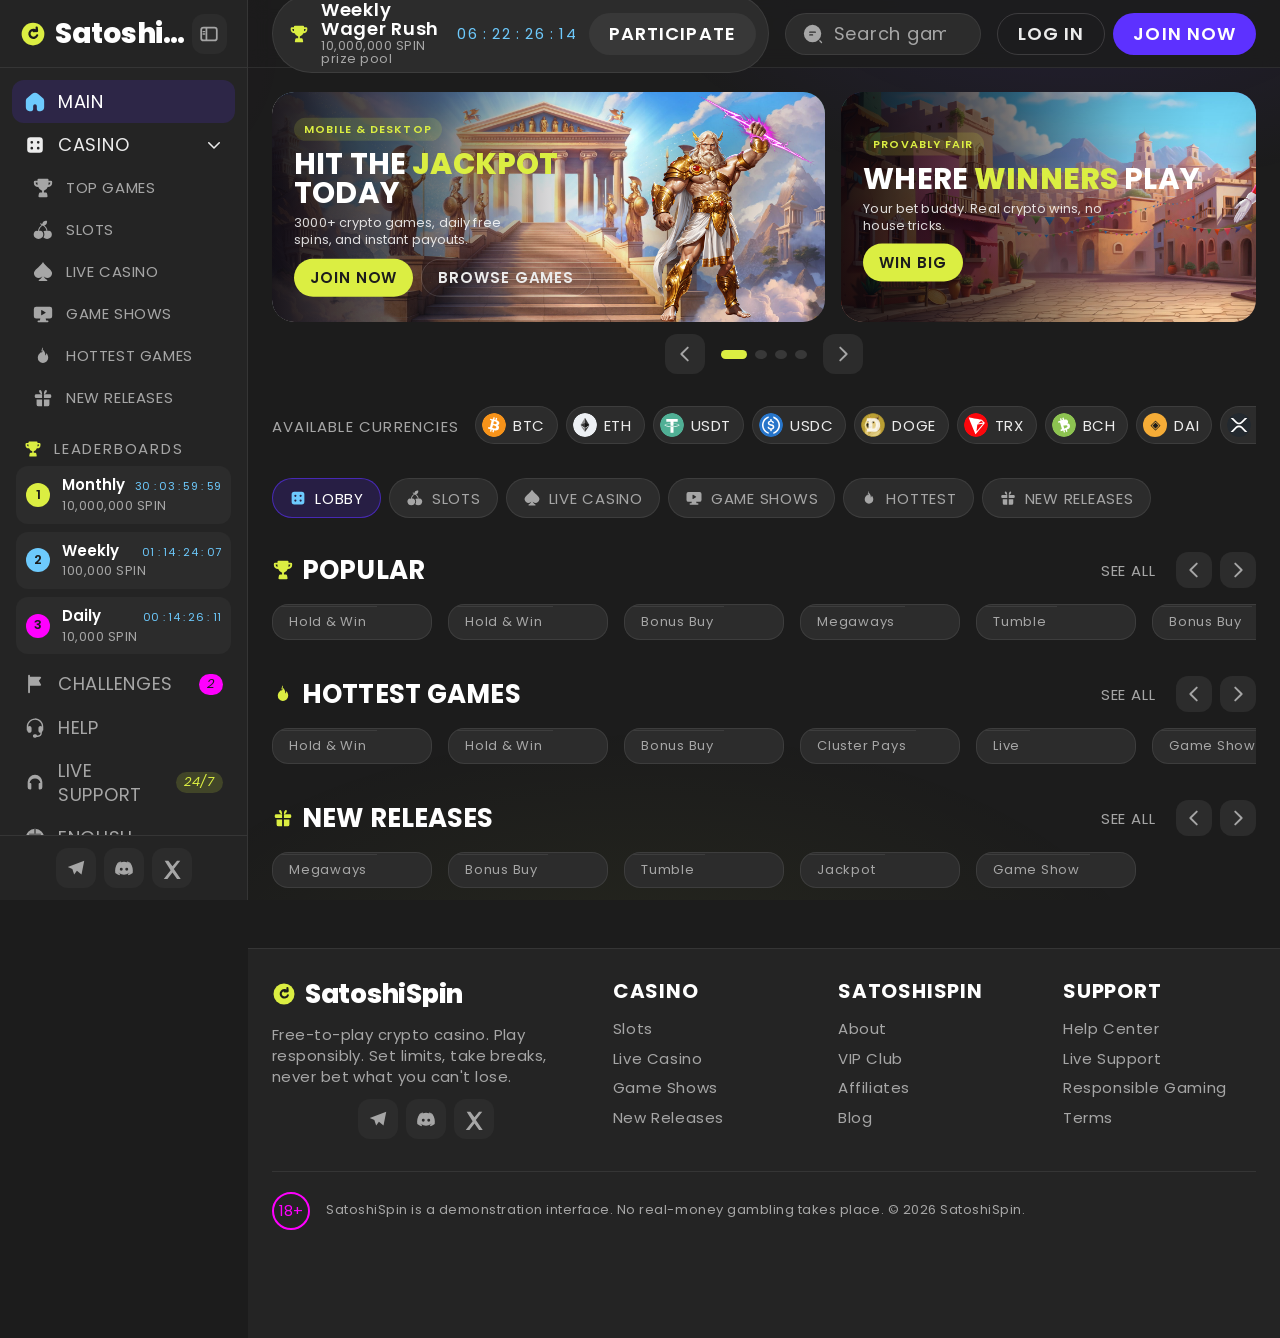
==== index.html @ 4039e24a "Restyle nav, filter, and search icons to filled style Swap the shared sprite symbols (i-home, i-dice" ====
<!doctype html>
<html lang="en">
<head>
  <meta charset="utf-8" />
  <meta name="viewport" content="width=device-width, initial-scale=1, viewport-fit=cover" />
  <title>SatoshiSpin · Crypto Casino</title>
  <meta name="description" content="SatoshiSpin is a free-to-play crypto casino. 3000+ games, daily free wheel, instant crypto deposits, and a weekly wager prize pool." />
  <meta name="theme-color" content="#1C1C1C" />

  <meta property="og:title" content="SatoshiSpin · Crypto Casino" />
  <meta property="og:description" content="3000+ crypto games. Daily free wheel. Weekly wager rush." />
  <meta property="og:type" content="website" />

  <link rel="preconnect" href="https://fonts.googleapis.com" />
  <link rel="preconnect" href="https://fonts.gstatic.com" crossorigin />
  <link rel="stylesheet" href="https://fonts.googleapis.com/css2?family=Poppins:wght@400;500;600;700;800&display=swap" />
  <link rel="stylesheet" href="assets/css/styles.css" />
</head>
<body>
  <a class="skip-link" href="#main">Skip to games</a>

  <!-- ============ ICON SPRITE ============ -->
  <svg width="0" height="0" class="sprite" aria-hidden="true" focusable="false">
    <defs>
      <symbol id="i-home" viewBox="-2 -2 24 24"><path fill="currentColor" fill-rule="evenodd" d="m18.479 5.578-5.386-4.453a4.814 4.814 0 0 0-6.186 0L1.521 5.578C.551 6.381 0 7.597 0 8.866v6.945C0 18.066 1.734 20 4 20h2a2 2 0 0 0 2-2v-3.252c0-1.268.952-2.19 2-2.19s2 .922 2 2.19V18a2 2 0 0 0 2 2h2c2.266 0 4-1.934 4-4.19V8.867c0-1.269-.55-2.485-1.521-3.288" clip-rule="evenodd"/></symbol>
      <symbol id="i-dice" viewBox="0 0 24 24"><path fill="currentColor" fill-rule="evenodd" d="M7 3.5h10A3.5 3.5 0 0 1 20.5 7v10a3.5 3.5 0 0 1-3.5 3.5H7A3.5 3.5 0 0 1 3.5 17V7A3.5 3.5 0 0 1 7 3.5Zm1.5 4.1a1.45 1.45 0 1 0 0 2.9 1.45 1.45 0 0 0 0-2.9Zm7 0a1.45 1.45 0 1 0 0 2.9 1.45 1.45 0 0 0 0-2.9Zm-7 6.4a1.45 1.45 0 1 0 0 2.9 1.45 1.45 0 0 0 0-2.9Zm7 0a1.45 1.45 0 1 0 0 2.9 1.45 1.45 0 0 0 0-2.9Z" clip-rule="evenodd"/></symbol>
      <symbol id="i-slots" viewBox="-2 -2 26 26"><path fill="currentColor" d="M20.415 13.05a3.42 3.42 0 0 0-2.618-1.186 3.4 3.4 0 0 0-1.429.303 9.1 9.1 0 0 0-1.442-4.086 10.4 10.4 0 0 0-2.35-2.542c.698-.166 1.459-.478 2.042-1.06C16.024 3.071 15.812.684 15.803.584a.63.63 0 0 0-.568-.568c-.101-.01-2.487-.222-3.894 1.185-.823.823-1.11 2-1.205 2.85l-1.637-.865a.631.631 0 0 0-.59 1.115l1.547.819a10.5 10.5 0 0 0-2.961 3.015 9.1 9.1 0 0 0-1.406 4.03 3.4 3.4 0 0 0-1.429-.302 3.42 3.42 0 0 0-2.618 1.187C.36 13.834 0 14.915 0 16.177c0 1.33.573 2.673 1.57 3.682 1.075 1.085 2.534 1.682 4.11 1.682s3.035-.597 4.109-1.682c.998-1.01 1.57-2.351 1.57-3.682 0-1.262-.36-2.343-1.042-3.126A3.42 3.42 0 0 0 7.7 11.864c-.47 0-.92.089-1.338.263.295-2.553 1.876-4.855 4.368-6.32 2.456 1.45 4.061 3.788 4.365 6.32a3.5 3.5 0 0 0-1.336-.263c-.812 0-1.565.266-2.174.758.68.964 1.038 2.182 1.038 3.555 0 1.234-.39 2.47-1.094 3.534q.069.076.14.148c1.074 1.085 2.533 1.682 4.11 1.682 1.575 0 3.035-.597 4.108-1.682.999-1.01 1.571-2.351 1.571-3.682 0-1.262-.36-2.343-1.042-3.126"/></symbol>
      <symbol id="i-live" viewBox="0 0 24 24"><path fill="currentColor" fill-rule="evenodd" d="M21.758 14.482c-.787 3.857-5.167 5.445-8.183 2.998a6 6 0 0 1-.973-.998c.914 2.127 2.19 3.588 4.01 4.262v1.116H7.384v-1.116c1.82-.674 3.1-2.131 4.01-4.262q-.43.555-.973.998c-3.011 2.447-7.391.86-8.179-2.998a4.5 4.5 0 0 1 .046-2.098c.358-1.33 1.584-2.678 2.894-3.916.623-.586 1.225-1.133 1.815-1.685C8.757 5.141 10.72 3.183 12 1.14c1.28 2.042 3.243 4 5.003 5.643.59.552 1.192 1.1 1.815 1.685 1.306 1.238 2.531 2.585 2.894 3.916.18.687.198 1.407.046 2.098" clip-rule="evenodd"/></symbol>
      <symbol id="i-shows" viewBox="0 0 24 24"><path fill="currentColor" fill-rule="evenodd" d="M4.5 4h15A2.5 2.5 0 0 1 22 6.5v8a2.5 2.5 0 0 1-2.5 2.5h-4.6l.5 2H17a1 1 0 1 1 0 2H7a1 1 0 1 1 0-2h1.6l.5-2H4.5A2.5 2.5 0 0 1 2 14.5v-8A2.5 2.5 0 0 1 4.5 4Zm5.5 4.3v4.4a.6.6 0 0 0 .9.5l3.7-2.2a.6.6 0 0 0 0-1l-3.7-2.2a.6.6 0 0 0-.9.5Z" clip-rule="evenodd"/></symbol>
      <symbol id="i-fire" viewBox="0 0 24 24"><path fill="currentColor" d="M12 2.5c.5 2.7-1.2 4.2-2.6 5.6C8 9.5 6.3 11 6.3 13.6a5.7 5.7 0 0 0 11.4.4c0-2-.8-3.8-2.1-5.2.2 1.1-.3 2-1.2 2.6.4-2.7-.9-5.2-3.2-6.7.7 1.6.2 3-.8 4-.4-2.5.4-4.4 1.6-6.2Z"/></symbol>
      <symbol id="i-gift" viewBox="0 0 24 24"><path fill="currentColor" d="M3 9.5A1.5 1.5 0 0 1 4.5 8H11v4H4.5A1.5 1.5 0 0 1 3 10.5v-1Zm10 2.5V8h6.5A1.5 1.5 0 0 1 21 9.5v1a1.5 1.5 0 0 1-1.5 1.5H13Z"/><path fill="currentColor" d="M5 13.5h6V21H7a2 2 0 0 1-2-2v-5.5Zm8 0h6V19a2 2 0 0 1-2 2h-4v-7.5Z"/><path fill="currentColor" d="M11 7.8C8 7.8 6.5 3 9 3.4c1.4.25 2 2.4 2 4.4Zm2 0c0-2 .6-4.15 2-4.4 2.5-.4 1 4.4-2 4.4Z"/></symbol>
      <symbol id="i-trophy" viewBox="0 0 24 24"><path fill="currentColor" fill-rule="evenodd" d="M18 4V3a1 1 0 0 0-1-1H7a1 1 0 0 0-1 1v1H3.5A1.5 1.5 0 0 0 2 5.5v1A4.5 4.5 0 0 0 6.8 11 6 6 0 0 0 11 14.9V17H9a1.5 1.5 0 0 0-1.48 1.25l-.4 2.3A1 1 0 0 0 8.1 22h7.8a1 1 0 0 0 .99-1.45l-.4-2.3A1.5 1.5 0 0 0 15 17h-2v-2.1A6 6 0 0 0 17.2 11 4.5 4.5 0 0 0 22 6.5v-1A1.5 1.5 0 0 0 20.5 4H18ZM6 8.7A2.5 2.5 0 0 1 4 6.5V6h2v2.7Zm12 0V6h2v.5A2.5 2.5 0 0 1 18 8.7Z" clip-rule="evenodd"/></symbol>
      <symbol id="i-flag" viewBox="0 0 24 24"><path fill="currentColor" d="M5.5 2a1 1 0 0 0-1 1v18a1 1 0 1 0 2 0v-7h11.2a1 1 0 0 0 .82-1.57L16.2 8.5l2.32-2.93A1 1 0 0 0 17.7 4H6.5V3a1 1 0 0 0-1-1Z"/></symbol>
      <symbol id="i-info" viewBox="0 0 21 21"><path fill="currentColor" d="M10.5 1.313c-4.344 0-7.875 3.53-7.875 7.875v3.28c0 .362.295.657.656.657 0 2.605 3.938 2.605 3.938 0V10.5c0-1.687-1.995-2.605-3.275-1.463A6.563 6.563 0 0 1 10.5 2.625c3.57 0 6.47 2.861 6.556 6.412-1.273-1.142-3.275-.224-3.275 1.463v2.625c0 1.083.886 1.969 1.969 1.969a2.624 2.624 0 0 1-2.625 2.625h-.69a1.64 1.64 0 0 0-1.607-1.313h-.656c-2.172 0-2.172 3.282 0 3.282h.656a1.65 1.65 0 0 0 1.306-.657h.991a3.94 3.94 0 0 0 3.938-3.937v-.512c.4-.361.656-.88.656-1.457.36 0 .656-.295.656-.656V9.188c0-4.345-3.53-7.876-7.875-7.876"/></symbol>
      <symbol id="i-headset" viewBox="0 0 24 24"><path fill="currentColor" d="M12 3a8 8 0 0 0-8 8v5.5A2.5 2.5 0 0 0 6.5 19H7a1 1 0 0 0 1-1v-5a1 1 0 0 0-1-1h-.9a6 6 0 0 1 11.8 0H17a1 1 0 0 0-1 1v5a1 1 0 0 0 1 1h.5a2.5 2.5 0 0 0 2.5-2.5V11a8 8 0 0 0-8-8Z"/></symbol>
      <symbol id="i-globe" viewBox="0 0 24 24"><path fill="currentColor" fill-rule="evenodd" d="M12 2a10 10 0 1 0 0 20 10 10 0 0 0 0-20ZM4 11.4h16v1.2H4ZM5.6 7.3h12.8v1H5.6ZM5.6 15.7h12.8v1H5.6ZM11.4 2.3h1.2v19.4h-1.2Z" clip-rule="evenodd"/></symbol>
      <symbol id="i-search" viewBox="0 0 18 18"><path fill="currentColor" d="M8.625 1.5A7.13 7.13 0 0 0 1.5 8.625a7.13 7.13 0 0 0 7.125 7.125 7.13 7.13 0 0 0 7.125-7.125A7.13 7.13 0 0 0 8.625 1.5m0 8.813h-2.25a.567.567 0 0 1-.562-.563c0-.307.255-.562.562-.562h2.25c.307 0 .563.255.563.562a.567.567 0 0 1-.563.563m2.25-2.25h-4.5a.567.567 0 0 1-.562-.563c0-.308.255-.562.562-.562h4.5c.307 0 .563.255.563.562a.567.567 0 0 1-.563.563m5.1 8.435a.52.52 0 0 1-.367-.15l-1.395-1.395a.53.53 0 0 1 0-.742.53.53 0 0 1 .742 0l1.395 1.394a.53.53 0 0 1 0 .743.55.55 0 0 1-.375.15"/></symbol>
      <symbol id="i-plus" viewBox="0 0 24 24"><path d="M12 5v14M5 12h14" stroke="currentColor" stroke-width="2.2" stroke-linecap="round"/></symbol>
      <symbol id="i-bolt" viewBox="0 0 24 24"><path d="M13 3 5 13h6l-1 8 8-10h-6l1-8Z" fill="currentColor"/></symbol>
      <symbol id="i-menu" viewBox="0 0 24 24"><path d="M4 7h16M4 12h16M4 17h16" stroke="currentColor" stroke-width="1.9" stroke-linecap="round"/></symbol>
      <symbol id="i-list" viewBox="0 0 24 24"><path d="M8 7h12M8 12h12M8 17h12M4 7h.01M4 12h.01M4 17h.01" stroke="currentColor" stroke-width="1.9" stroke-linecap="round"/></symbol>
      <symbol id="i-chev-left" viewBox="0 0 24 24"><path d="m15 5-7 7 7 7" fill="none" stroke="currentColor" stroke-width="2.1" stroke-linecap="round" stroke-linejoin="round"/></symbol>
      <symbol id="i-chev-right" viewBox="0 0 24 24"><path d="m9 5 7 7-7 7" fill="none" stroke="currentColor" stroke-width="2.1" stroke-linecap="round" stroke-linejoin="round"/></symbol>
      <symbol id="i-chev-down" viewBox="0 0 24 24"><path d="m5 9 7 7 7-7" fill="none" stroke="currentColor" stroke-width="2.1" stroke-linecap="round" stroke-linejoin="round"/></symbol>
      <symbol id="i-lock" viewBox="0 0 24 24"><rect x="5" y="10.5" width="14" height="9.5" rx="2.5" fill="none" stroke="currentColor" stroke-width="1.8"/><path d="M8 10.5V8a4 4 0 0 1 8 0v2.5" fill="none" stroke="currentColor" stroke-width="1.8"/></symbol>
      <symbol id="i-play" viewBox="0 0 24 24"><path d="M8 5.5v13l11-6.5-11-6.5Z" fill="currentColor"/></symbol>
      <symbol id="i-wallet" viewBox="0 0 24 24"><rect x="3.5" y="6" width="17" height="13" rx="3" fill="none" stroke="currentColor" stroke-width="1.8"/><path d="M3.5 9.5h13a2 2 0 0 1 2 2v2a2 2 0 0 1-2 2h-13" fill="none" stroke="currentColor" stroke-width="1.8"/><circle cx="16" cy="12.5" r="1.2" fill="currentColor"/></symbol>
      <symbol id="i-copy" viewBox="0 0 24 24"><rect x="8" y="8" width="12" height="12" rx="2.5" fill="none" stroke="currentColor" stroke-width="1.8"/><path d="M16 8V6a2 2 0 0 0-2-2H6a2 2 0 0 0-2 2v8a2 2 0 0 0 2 2h2" fill="none" stroke="currentColor" stroke-width="1.8"/></symbol>
      <symbol id="i-x" viewBox="0 0 24 24"><path d="M6 6 18 18M18 6 6 18" stroke="currentColor" stroke-width="2.1" stroke-linecap="round"/></symbol>
      <symbol id="i-check" viewBox="0 0 24 24"><path d="m5 12.5 4.5 4.5L19 7" fill="none" stroke="currentColor" stroke-width="2.2" stroke-linecap="round" stroke-linejoin="round"/></symbol>
      <symbol id="i-coin" viewBox="0 0 24 24"><circle cx="12" cy="12" r="9" fill="none" stroke="currentColor" stroke-width="1.8"/><path d="M12 7v10M9.5 9.5h4a1.8 1.8 0 0 1 0 3.5h-3a1.8 1.8 0 0 0 0 3.5h4" fill="none" stroke="currentColor" stroke-width="1.6" stroke-linecap="round"/></symbol>
      <symbol id="i-tg" viewBox="0 0 24 24"><path d="M21 4 3 11l5 2 2 6 3-4 5 4 3-15Z" fill="currentColor"/></symbol>
      <symbol id="i-discord" viewBox="0 0 24 24"><path d="M19 6.5A14 14 0 0 0 15.5 5l-.3.6a11 11 0 0 1 3 1.5 12 12 0 0 0-12.4 0 11 11 0 0 1 3-1.5L8.5 5A14 14 0 0 0 5 6.5C2.5 10 2 14 2.5 17.5A14 14 0 0 0 7 20l1-1.6a8 8 0 0 1-2-1l.4-.3a9 9 0 0 0 11.2 0l.4.3a8 8 0 0 1-2 1L17 20a14 14 0 0 0 4.5-2.5C22 14 21.5 10 19 6.5ZM9 15a1.6 1.6 0 0 1 0-3.2 1.6 1.6 0 0 1 0 3.2Zm6 0a1.6 1.6 0 0 1 0-3.2 1.6 1.6 0 0 1 0 3.2Z" fill="currentColor"/></symbol>
      <symbol id="i-xcom" viewBox="0 0 24 24"><path d="M4 4h4l4.5 6L17.5 4H21l-7 9 7.5 11h-4l-5-7-5.5 7H3l7.5-9.5L4 4Z" fill="currentColor"/></symbol>
      <!-- decorative game-tile motifs (filled silhouettes, aria-hidden) -->
      <symbol id="m-cherry" viewBox="0 0 24 24"><path d="M13 4c-2.5 1.2-3.5 3.4-3.8 4.7M13 4c2.2.2 4 1.2 5.4 2.6" fill="none" stroke="currentColor" stroke-width="2" stroke-linecap="round"/><circle cx="7.6" cy="16.4" r="4.4" fill="currentColor"/><circle cx="16.2" cy="16.8" r="4" fill="currentColor"/></symbol>
      <symbol id="m-crown" viewBox="0 0 24 24"><path d="M2.5 7.5 7 12l5-7.5L17 12l4.5-4.5L19 20H5L2.5 7.5Z" fill="currentColor"/></symbol>
      <symbol id="m-coin" viewBox="0 0 24 24"><circle cx="12" cy="12" r="9.2" fill="currentColor"/><circle cx="12" cy="12" r="5.6" fill="none" stroke="#1C1C1C" stroke-width="1.8" opacity=".55"/></symbol>
      <symbol id="m-gem" viewBox="0 0 24 24"><path d="M6.5 3h11l4 6-9.5 12L2.5 9l4-6Z" fill="currentColor"/><path d="M2.5 9h19M9 3l-2 6 5 12 5-12-2-6" fill="none" stroke="#1C1C1C" stroke-width="1" opacity=".45"/></symbol>
      <symbol id="m-spade" viewBox="0 0 24 24"><path d="M12 3C9.2 6.8 4.5 8.8 4.5 13.2A3.8 3.8 0 0 0 11 16c.1 2-.8 3.6-2.3 5h6.6c-1.5-1.4-2.4-3-2.3-5a3.8 3.8 0 0 0 6.5-2.8C19.5 8.8 14.8 6.8 12 3Z" fill="currentColor"/></symbol>
      <symbol id="m-star" viewBox="0 0 24 24"><path d="m12 2.5 2.9 6.2 6.8.8-5 4.6 1.3 6.7L12 18.4 5.7 21.6 7 14.9l-5-4.6 6.8-.8L12 2.5Z" fill="currentColor"/></symbol>
      <symbol id="m-wheel" viewBox="0 0 24 24"><circle cx="12" cy="12" r="9.2" fill="currentColor"/><path d="M12 2.8v18.4M2.8 12h18.4M5.5 5.5l13 13M18.5 5.5l-13 13" stroke="#1C1C1C" stroke-width="1.2" opacity=".5"/><circle cx="12" cy="12" r="2.4" fill="#1C1C1C"/></symbol>
      <symbol id="m-rocket" viewBox="0 0 24 24"><path d="M21.5 2.5 2.5 10.8l6.7 2.3 2.3 6.7L21.5 2.5Z" fill="currentColor"/><path d="M21.5 2.5 9.2 13.1" fill="none" stroke="#1C1C1C" stroke-width="1.1" opacity=".4"/></symbol>
      <symbol id="m-bell" viewBox="0 0 24 24"><path d="M12 2.6c-3.3 0-6 2.7-6 6 0 5-2.2 7.4-2.2 7.4h16.4S18 13.6 18 8.6c0-3.3-2.7-6-6-6Z" fill="currentColor"/><circle cx="12" cy="20" r="2.2" fill="currentColor"/></symbol>
      <symbol id="m-flame" viewBox="0 0 24 24"><path d="M13.5 2c1.2 4.2-3.2 5.5-3.2 8.6 0 1.6 1 2.7 2.2 2.7 1.6 0 2.2-1.6 1.6-3.3 2.2 1.7 3.7 4 3.7 6.8A6.8 6.8 0 0 1 5 16.4C5 9.8 11.2 8.5 13.5 2Z" fill="currentColor"/></symbol>
      <symbol id="m-ball" viewBox="0 0 24 24"><circle cx="12" cy="12" r="9.2" fill="currentColor"/><circle cx="8.8" cy="8.8" r="2.6" fill="#fff" opacity=".5"/></symbol>
      <!-- brand mark + sidebar toggle -->
      <symbol id="i-logo" viewBox="0 0 24 24"><circle cx="12" cy="12" r="10.5" fill="currentColor"/><path d="M15 9.2a3.7 3.7 0 1 0 .8 4.1" fill="none" stroke="#1C1C1C" stroke-width="2.1" stroke-linecap="round"/><path d="M15.4 6.1l.3 3.1-3.1.2" fill="none" stroke="#1C1C1C" stroke-width="2.1" stroke-linecap="round" stroke-linejoin="round"/></symbol>
      <symbol id="i-panel" viewBox="0 0 24 24"><rect x="3.5" y="5" width="17" height="14" rx="2.5" fill="none" stroke="currentColor" stroke-width="1.9"/><path d="M9.2 5v14" stroke="currentColor" stroke-width="1.9"/><path d="M5.6 9.4h1.7M5.6 12h1.7" stroke="currentColor" stroke-width="1.6" stroke-linecap="round"/></symbol>
    </defs>
  </svg>

  <div class="app">
    <!-- ============ SIDEBAR ============ -->
    <aside class="sidebar" id="sidebar" aria-label="Primary navigation">
      <div class="sidebar__top">
        <a class="logo" href="#main" aria-label="SatoshiSpin, home">
          <svg class="logo__mark" aria-hidden="true"><use href="#i-logo"/></svg>
          <span class="logo__text">SatoshiSpin</span>
        </a>
        <button class="icon-btn sidebar__toggle" data-nav-toggle aria-label="Collapse menu" aria-expanded="true" aria-controls="sidebar">
          <svg class="ic" aria-hidden="true"><use href="#i-panel"/></svg>
        </button>
      </div>

      <nav class="nav" aria-label="Casino sections">
        <a class="nav__item is-active" href="#main"><svg class="ic" aria-hidden="true"><use href="#i-home"/></svg><span>Main</span></a>

        <button class="nav__item nav__group" data-group aria-expanded="true" aria-controls="grp-casino">
          <svg class="ic" aria-hidden="true"><use href="#i-dice"/></svg><span>Casino</span>
          <svg class="ic nav__caret" aria-hidden="true"><use href="#i-chev-down"/></svg>
        </button>
        <div class="nav__sub" id="grp-casino">
          <a class="nav__item" href="#main" data-filter="all"><svg class="ic" aria-hidden="true"><use href="#i-trophy"/></svg><span>Top Games</span></a>
          <a class="nav__item" href="#main" data-filter="slots"><svg class="ic" aria-hidden="true"><use href="#i-slots"/></svg><span>Slots</span></a>
          <a class="nav__item" href="#main" data-filter="live"><svg class="ic" aria-hidden="true"><use href="#i-live"/></svg><span>Live Casino</span></a>
          <a class="nav__item" href="#main" data-filter="shows"><svg class="ic" aria-hidden="true"><use href="#i-shows"/></svg><span>Game Shows</span></a>
          <a class="nav__item" href="#main" data-filter="hot"><svg class="ic" aria-hidden="true"><use href="#i-fire"/></svg><span>Hottest Games</span></a>
          <a class="nav__item" href="#main" data-filter="new"><svg class="ic" aria-hidden="true"><use href="#i-gift"/></svg><span>New Releases</span></a>
        </div>

        <div class="nav__heading"><svg class="ic" aria-hidden="true"><use href="#i-trophy"/></svg><span>Leaderboards</span></div>
        <ul class="leader">
          <li class="leader__row">
            <span class="leader__rank lr-1">1</span>
            <span class="leader__meta">
              <span class="leader__line"><b>Monthly</b><span class="leader__time" data-cd="2606400">30:23:17:00</span></span>
              <span class="leader__prize">10,000,000 SPIN</span>
            </span>
          </li>
          <li class="leader__row">
            <span class="leader__rank lr-2">2</span>
            <span class="leader__meta">
              <span class="leader__line"><b>Weekly</b><span class="leader__time" data-cd="138248">01:14:36:08</span></span>
              <span class="leader__prize">100,000 SPIN</span>
            </span>
          </li>
          <li class="leader__row">
            <span class="leader__rank lr-3">3</span>
            <span class="leader__meta">
              <span class="leader__line"><b>Daily</b><span class="leader__time" data-cd="51972">00:14:26:12</span></span>
              <span class="leader__prize">10,000 SPIN</span>
            </span>
          </li>
        </ul>

        <a class="nav__item" href="#main"><svg class="ic" aria-hidden="true"><use href="#i-flag"/></svg><span>Challenges</span><em class="pip">2</em></a>
        <a class="nav__item" href="#main"><svg class="ic" aria-hidden="true"><use href="#i-info"/></svg><span>Help</span></a>
        <a class="nav__item" href="#main"><svg class="ic" aria-hidden="true"><use href="#i-headset"/></svg><span>Live support</span><em class="badge-24">24/7</em></a>
        <button class="nav__item" type="button"><svg class="ic" aria-hidden="true"><use href="#i-globe"/></svg><span>English</span><svg class="ic nav__caret" aria-hidden="true"><use href="#i-chev-down"/></svg></button>
      </nav>

      <div class="socials" aria-label="Social links">
        <a class="icon-btn" href="#main" aria-label="Telegram"><svg class="ic" aria-hidden="true"><use href="#i-tg"/></svg></a>
        <a class="icon-btn" href="#main" aria-label="Discord"><svg class="ic" aria-hidden="true"><use href="#i-discord"/></svg></a>
        <a class="icon-btn" href="#main" aria-label="X (Twitter)"><svg class="ic" aria-hidden="true"><use href="#i-xcom"/></svg></a>
      </div>
    </aside>

    <!-- ============ MAIN ============ -->
    <div class="main">
      <header class="topbar">
        <button class="icon-btn topbar__menu" data-drawer-open aria-label="Open menu" aria-controls="sidebar">
          <svg class="ic" aria-hidden="true"><use href="#i-menu"/></svg>
        </button>
        <a class="logo logo--top" href="#main" aria-label="SatoshiSpin, home">SatoshiSpin</a>

        <div class="wager" role="group" aria-label="Weekly wager rush">
          <svg class="ic wager__ic" aria-hidden="true"><use href="#i-trophy"/></svg>
          <div class="wager__text"><b>Weekly Wager Rush</b><span>10,000,000 SPIN prize pool</span></div>
          <div class="wager__cd" data-cd="599175" aria-label="Time remaining">06 : 22 : 46 : 15</div>
          <button class="btn btn--soft wager__cta" type="button" data-toast="You're in the Weekly Wager Rush. Wager to climb the board.">Participate</button>
        </div>

        <form class="search" role="search" data-search aria-label="Search games">
          <svg class="ic" aria-hidden="true"><use href="#i-search"/></svg>
          <input type="search" id="searchInput" placeholder="Search games" aria-label="Search games" autocomplete="off" />
        </form>

        <div class="topbar__actions">
          <button class="btn btn--ghost" type="button" data-auth="login">Log in</button>
          <button class="btn btn--primary" type="button" data-auth="join">Join now</button>
        </div>
      </header>

      <main class="lobby" id="main" tabindex="-1">
        <!-- HERO PROMO CAROUSEL (layered: background + character + live copy) -->
        <section class="hero" aria-roledescription="carousel" aria-label="Promotions">
          <div class="hero__viewport">
            <ul class="hero__track" id="heroTrack">
              <li class="banner banner--1" aria-roledescription="slide" aria-label="1 of 4">
                <div class="banner__bg"><img class="banner__bgimg" src="assets/img/hero/bg-1.jpeg" alt="" onerror="this.remove()" loading="eager" decoding="async" /></div>
                <span class="banner__scrim" aria-hidden="true"></span>
                <img class="banner__char" src="assets/img/hero/char-1.png" alt="" onerror="this.remove()" loading="eager" decoding="async" />
                <div class="banner__content">
                  <span class="banner__eyebrow">Mobile &amp; desktop</span>
                  <h2 class="banner__title">Hit the <b>jackpot</b> today</h2>
                  <p class="banner__sub">3000+ crypto games, daily free spins, and instant payouts.</p>
                  <div class="banner__cta">
                    <button class="btn btn--lime" type="button" data-auth="join">Join now</button>
                    <button class="btn btn--ghost" type="button" data-scroll-top>Browse games</button>
                  </div>
                </div>
              </li>
              <li class="banner banner--2" aria-roledescription="slide" aria-label="2 of 4">
                <div class="banner__bg"><img class="banner__bgimg" src="assets/img/hero/bg-2.jpeg" alt="" onerror="this.remove()" loading="lazy" decoding="async" /></div>
                <span class="banner__scrim" aria-hidden="true"></span>
                <img class="banner__char" src="assets/img/hero/char-2.png" alt="" onerror="this.remove()" loading="lazy" decoding="async" />
                <div class="banner__content">
                  <span class="banner__eyebrow">Provably fair</span>
                  <h2 class="banner__title">Where <b>winners</b> play</h2>
                  <p class="banner__sub">Your bet buddy. Real crypto wins, no house tricks.</p>
                  <div class="banner__cta">
                    <button class="btn btn--lime" type="button" data-auth="join">Win big</button>
                  </div>
                </div>
              </li>
              <li class="banner banner--3" aria-roledescription="slide" aria-label="3 of 4">
                <div class="banner__bg"><img class="banner__bgimg" src="assets/img/hero/bg-3.jpeg" alt="" onerror="this.remove()" loading="lazy" decoding="async" /></div>
                <span class="banner__scrim" aria-hidden="true"></span>
                <img class="banner__char" src="assets/img/hero/char-3.png" alt="" onerror="this.remove()" loading="lazy" decoding="async" />
                <div class="banner__content">
                  <span class="banner__eyebrow">Free to play</span>
                  <h2 class="banner__title">Deal <b>you in?</b></h2>
                  <p class="banner__sub">Try every table free, then switch to crypto when you're ready.</p>
                  <div class="banner__cta">
                    <button class="btn btn--lime" type="button" data-auth="join">Try free</button>
                  </div>
                </div>
              </li>
              <li class="banner banner--4" aria-roledescription="slide" aria-label="4 of 4">
                <div class="banner__bg"><img class="banner__bgimg" src="assets/img/hero/bg-4.jpeg" alt="" onerror="this.remove()" loading="lazy" decoding="async" /></div>
                <span class="banner__scrim" aria-hidden="true"></span>
                <img class="banner__char" src="assets/img/hero/char-4.png" alt="" onerror="this.remove()" loading="lazy" decoding="async" />
                <div class="banner__content">
                  <span class="banner__eyebrow">Weekly Wager Rush</span>
                  <h2 class="banner__title">Luck <b>starts</b> here</h2>
                  <p class="banner__sub">Spin, bet, and climb the 10,000,000 SPIN leaderboard.</p>
                  <div class="banner__cta">
                    <button class="btn btn--lime" type="button" data-auth="join">Bet now</button>
                  </div>
                </div>
              </li>
            </ul>
          </div>
          <div class="hero__controls">
            <button class="icon-btn hero__arrow" data-hero="prev" aria-label="Previous promotion"><svg class="ic" aria-hidden="true"><use href="#i-chev-left"/></svg></button>
            <div class="hero__dots" id="heroDots" role="tablist" aria-label="Choose promotion"></div>
            <button class="icon-btn hero__arrow" data-hero="next" aria-label="Next promotion"><svg class="ic" aria-hidden="true"><use href="#i-chev-right"/></svg></button>
          </div>
        </section>

        <!-- CURRENCY RAIL -->
        <section class="rail" aria-label="Available currencies">
          <span class="rail__label">Available currencies</span>
          <ul class="rail__list" id="currencyRail"></ul>
        </section>

        <!-- FILTER TABS -->
        <nav class="filters" id="filters" aria-label="Game categories">
          <button class="chip is-active" type="button" data-filter="all"><svg class="ic" aria-hidden="true"><use href="#i-dice"/></svg>Lobby</button>
          <button class="chip" type="button" data-filter="slots"><svg class="ic" aria-hidden="true"><use href="#i-slots"/></svg>Slots</button>
          <button class="chip" type="button" data-filter="live"><svg class="ic" aria-hidden="true"><use href="#i-live"/></svg>Live Casino</button>
          <button class="chip" type="button" data-filter="shows"><svg class="ic" aria-hidden="true"><use href="#i-shows"/></svg>Game Shows</button>
          <button class="chip" type="button" data-filter="hot"><svg class="ic" aria-hidden="true"><use href="#i-fire"/></svg>Hottest</button>
          <button class="chip" type="button" data-filter="new"><svg class="ic" aria-hidden="true"><use href="#i-gift"/></svg>New Releases</button>
        </nav>

        <!-- GAME ROWS (rendered by app.js) -->
        <div id="rows" class="rows"></div>
        <p class="noscript" id="noscript">Enable JavaScript to browse the game library.</p>
      </main>

      <!-- ============ FOOTER ============ -->
      <footer class="footer">
        <div class="footer__grid">
          <div class="footer__brand">
            <span class="logo logo--foot"><svg class="logo__mark" aria-hidden="true"><use href="#i-logo"/></svg><span class="logo__text">SatoshiSpin</span></span>
            <p>Free-to-play crypto casino. Play responsibly. Set limits, take breaks, never bet what you can't lose.</p>
            <div class="socials socials--foot">
              <a class="icon-btn" href="#main" aria-label="Telegram"><svg class="ic" aria-hidden="true"><use href="#i-tg"/></svg></a>
              <a class="icon-btn" href="#main" aria-label="Discord"><svg class="ic" aria-hidden="true"><use href="#i-discord"/></svg></a>
              <a class="icon-btn" href="#main" aria-label="X (Twitter)"><svg class="ic" aria-hidden="true"><use href="#i-xcom"/></svg></a>
            </div>
          </div>
          <nav class="footer__col" aria-label="Casino">
            <h3>Casino</h3>
            <a href="#main">Slots</a><a href="#main">Live Casino</a><a href="#main">Game Shows</a><a href="#main">New Releases</a>
          </nav>
          <nav class="footer__col" aria-label="Company">
            <h3>SatoshiSpin</h3>
            <a href="#main">About</a><a href="#main">VIP Club</a><a href="#main">Affiliates</a><a href="#main">Blog</a>
          </nav>
          <nav class="footer__col" aria-label="Support">
            <h3>Support</h3>
            <a href="#main">Help Center</a><a href="#main">Live Support</a><a href="#main">Responsible Gaming</a><a href="#main">Terms</a>
          </nav>
        </div>
        <div class="footer__legal">
          <span class="age">18+</span>
          <p>SatoshiSpin is a demonstration interface. No real-money gambling takes place. © 2026 SatoshiSpin.</p>
        </div>
      </footer>
    </div>
  </div>

  <!-- ============ MOBILE BOTTOM NAV ============ -->
  <nav class="bottomnav" aria-label="Mobile navigation">
    <button class="bottomnav__item" type="button" data-drawer-open><svg class="ic" aria-hidden="true"><use href="#i-list"/></svg><span>Menu</span></button>
    <button class="bottomnav__item" type="button" data-mobile-search><svg class="ic" aria-hidden="true"><use href="#i-search"/></svg><span>Search</span></button>
    <button class="bottomnav__item bottomnav__deposit" type="button" data-deposit aria-label="Deposit"><svg class="ic" aria-hidden="true"><use href="#i-plus"/></svg><span>Deposit</span></button>
    <button class="bottomnav__item" type="button" data-scroll-top><svg class="ic" aria-hidden="true"><use href="#i-dice"/></svg><span>Lobby</span></button>
    <button class="bottomnav__item" type="button" data-toast="Daily free spin unlocks after sign-up."><svg class="ic" aria-hidden="true"><use href="#i-bolt"/></svg><span>Spin</span></button>
  </nav>

  <!-- ============ OVERLAYS ============ -->
  <div class="backdrop" id="backdrop" hidden></div>

  <dialog class="modal" id="modal" aria-labelledby="modalTitle">
    <div class="modal__inner" id="modalInner"><!-- filled by app.js --></div>
  </dialog>

  <div class="toast" id="toast" role="status" aria-live="polite" hidden></div>

  <script src="assets/js/app.js" defer></script>
</body>
</html>
---- assets/css/styles.css ----
/* ===========================================================================
   SatoshiSpin — crypto casino lobby
   Poppins · base #1C1C1C · neon brand accents
   =========================================================================== */

:root {
  /* color */
  --bg: #1C1C1C;
  --surface-1: #242424;
  --surface-2: #2C2C2C;
  --surface-3: #383838;
  --line: rgba(255, 255, 255, .08);
  --line-2: rgba(255, 255, 255, .14);

  --ink: #FFFFFF;
  --text: #ECECEC;
  --muted: #A6A6A6;

  --violet: #5D31FF;
  --violet-600: #4a24d6;
  --purple: #8303F9;
  --sky: #6DCAFD;
  --magenta: #FF00FF;
  --lime: #DBEE42;

  /* type */
  --font: "Poppins", system-ui, -apple-system, "Segoe UI", Roboto, Helvetica, Arial, sans-serif;
  --fs-logo: 28px;
  --fs-display: clamp(40px, 6vw, 72px);
  --fs-h2: 26px;
  --fs-lg: 20px;
  --fs-base: 18px;
  --fs-sm: 15px;
  --fs-xs: 13px;

  /* space */
  --s-1: 4px;  --s-2: 8px;  --s-3: 12px; --s-4: 16px;
  --s-5: 20px; --s-6: 24px; --s-7: 32px; --s-8: 48px;

  /* radius */
  --r-sm: 8px; --r-md: 12px; --r-lg: 16px; --r-xl: 22px; --r-pill: 999px;

  /* layout */
  --sidebar-w: 248px;
  --sidebar-cw: 76px;
  --topbar-h: 68px;

  /* elevation (tinted, not pure black) */
  --sh-1: 0 1px 0 rgba(255,255,255,.04), 0 6px 18px rgba(0,0,0,.35);
  --sh-2: 0 10px 34px rgba(0,0,0,.5);
  --glow-violet: 0 8px 30px rgba(93,49,255,.45);
  --glow-lime: 0 8px 28px rgba(219,238,66,.32);
  --glow-magenta: 0 8px 28px rgba(255,0,255,.32);

  /* motion */
  --ease-out: cubic-bezier(.22, 1, .36, 1);
  --t-fast: 120ms;
  --t-mid: 200ms;

  /* z-scale */
  --z-sidebar: 20; --z-topbar: 30; --z-backdrop: 40; --z-drawer: 45;
  --z-dropdown: 50; --z-modal-back: 60; --z-modal: 65; --z-toast: 70;
}

/* ---------- reset / base ---------- */
*, *::before, *::after { box-sizing: border-box; }
* { margin: 0; }
html { -webkit-text-size-adjust: 100%; }
body {
  font-family: var(--font);
  font-size: var(--fs-base);
  line-height: 1.3;
  letter-spacing: normal;
  color: var(--text);
  background: var(--bg);
  text-rendering: optimizeLegibility;
  -webkit-font-smoothing: antialiased;
  min-height: 100dvh;
}
/* ambient neon depth: "neon arcade on carbon", behind all content */
body::before {
  content: ""; position: fixed; inset: 0; z-index: -1; pointer-events: none;
  background:
    radial-gradient(58% 46% at 84% -6%, rgba(93,49,255,.12), transparent 60%),
    radial-gradient(46% 38% at -6% 6%, rgba(255,0,255,.06), transparent 62%),
    radial-gradient(64% 46% at 50% 110%, rgba(219,238,66,.05), transparent 64%);
}
img, svg { display: block; }
button, input { font: inherit; letter-spacing: inherit; color: inherit; }
button { cursor: pointer; background: none; border: 0; }
a { color: inherit; text-decoration: none; }
ul { list-style: none; padding: 0; }
h1, h2, h3 { font-weight: 700; line-height: 1.05; text-transform: uppercase; letter-spacing: .005em; }
:focus-visible { outline: 2px solid var(--sky); outline-offset: 2px; border-radius: 4px; }
::selection { background: var(--violet); color: #fff; }

.ic { width: 22px; height: 22px; flex: 0 0 auto; }
.sprite { position: absolute; }

.skip-link {
  position: fixed; left: 12px; top: -60px; z-index: var(--z-toast);
  background: var(--lime); color: #1C1C1C; padding: 10px 16px;
  border-radius: var(--r-md); transition: top var(--t-mid) var(--ease-out);
  text-transform: uppercase; letter-spacing: .06em;
}
.skip-link:focus { top: 12px; }

/* scrollbars */
.nav::-webkit-scrollbar, .grid::-webkit-scrollbar, .hero__viewport::-webkit-scrollbar,
.filters::-webkit-scrollbar, .modal__inner::-webkit-scrollbar { height: 8px; width: 8px; }
.nav::-webkit-scrollbar-thumb, .grid::-webkit-scrollbar-thumb, .modal__inner::-webkit-scrollbar-thumb {
  background: var(--surface-3); border-radius: 99px;
}
.hero__viewport::-webkit-scrollbar, .filters::-webkit-scrollbar { display: none; }

/* ---------- app shell ---------- */
.app {
  display: grid;
  grid-template-columns: var(--sidebar-w) 1fr;
  min-height: 100dvh;
  transition: grid-template-columns var(--t-mid) var(--ease-out);
}

/* ---------- sidebar ---------- */
.sidebar {
  position: sticky; top: 0; height: 100dvh;
  display: flex; flex-direction: column;
  background: var(--surface-1);
  border-right: 1px solid var(--line);
  z-index: var(--z-sidebar);
}
.sidebar__top {
  height: var(--topbar-h); flex: 0 0 auto;
  display: flex; align-items: center; justify-content: space-between;
  padding: 0 var(--s-5);
  border-bottom: 1px solid var(--line);
}
.logo {
  display: inline-flex; align-items: center; gap: 9px; min-width: 0;
  font-size: var(--fs-logo); letter-spacing: -.01em; color: var(--ink);
  font-weight: 800; text-transform: none; line-height: 1;
}
.logo__mark { width: 26px; height: 26px; flex: 0 0 auto; color: var(--lime); }
.logo__text { overflow: hidden; text-overflow: ellipsis; white-space: nowrap; }
.logo--top { display: none; }
.sidebar__toggle { display: grid; }

.nav {
  flex: 1 1 auto; overflow-y: auto; padding: var(--s-3) var(--s-3) var(--s-5);
  scrollbar-width: thin; scrollbar-color: rgba(255,255,255,.16) transparent;
}
.nav::-webkit-scrollbar { width: 6px; }
.nav::-webkit-scrollbar-track { background: transparent; }
.nav::-webkit-scrollbar-thumb { background: rgba(255,255,255,.13); border-radius: 99px; }
.nav:hover::-webkit-scrollbar-thumb { background: rgba(255,255,255,.24); }
.nav__item {
  width: 100%; display: flex; align-items: center; gap: var(--s-3);
  padding: 10px var(--s-3); border-radius: var(--r-md);
  color: var(--muted); text-transform: uppercase; letter-spacing: .04em;
  font-size: var(--fs-base); text-align: left;
  transition: background var(--t-fast) var(--ease-out), color var(--t-fast) var(--ease-out);
}
.nav__item .ic { color: inherit; }
.nav__item:hover { background: var(--surface-2); color: var(--text); }
.nav__item.is-active { background: rgba(93,49,255,.16); color: var(--ink); }
.nav__item.is-active .ic { color: var(--sky); }
.nav__group { color: var(--text); }
.nav__caret { width: 18px; height: 18px; margin-left: auto; transition: transform var(--t-mid) var(--ease-out); }
.nav__group[aria-expanded="false"] .nav__caret { transform: rotate(-90deg); }
.nav__sub {
  display: grid; grid-template-rows: 1fr; overflow: hidden;
  transition: grid-template-rows var(--t-mid) var(--ease-out);
}
.nav__sub > * { min-height: 0; }
.nav__sub.is-collapsed { grid-template-rows: 0fr; }
.nav__sub .nav__item { padding-left: var(--s-5); font-size: var(--fs-sm); }

.nav__heading {
  display: flex; align-items: center; gap: var(--s-3);
  padding: var(--s-5) var(--s-3) var(--s-2);
  color: var(--muted); font-size: var(--fs-sm); letter-spacing: .12em; text-transform: uppercase;
}
.nav__heading .ic { width: 18px; height: 18px; color: var(--lime); }

.leader { display: grid; gap: var(--s-2); padding: 0 var(--s-1) var(--s-2); }
.leader__row {
  display: grid; grid-template-columns: 24px 1fr; align-items: center; gap: var(--s-3);
  padding: 9px 10px; border-radius: var(--r-md); background: var(--surface-2);
}
.leader__rank {
  width: 24px; height: 24px; flex: 0 0 auto; display: grid; place-items: center; border-radius: 50%;
  font-size: var(--fs-xs); font-weight: 600; color: #1C1C1C; background: var(--surface-3);
}
.lr-1 { background: var(--lime); } .lr-2 { background: var(--sky); } .lr-3 { background: var(--magenta); }
.leader__meta { display: grid; gap: 3px; min-width: 0; }
.leader__line { display: flex; align-items: baseline; justify-content: space-between; gap: var(--s-2); min-width: 0; }
.leader__line b { color: var(--ink); font-weight: 600; font-size: var(--fs-sm); }
.leader__time { font-size: 11px; color: var(--sky); font-variant-numeric: tabular-nums; letter-spacing: .02em; white-space: nowrap; flex: 0 0 auto; }
.leader__prize { color: var(--muted); font-size: var(--fs-xs); letter-spacing: .04em; white-space: nowrap; overflow: hidden; text-overflow: ellipsis; }

.pip, .badge-24 {
  margin-left: auto; font-size: var(--fs-xs); letter-spacing: .06em;
  padding: 2px 8px; border-radius: var(--r-pill);
}
.pip { background: var(--magenta); color: #1C1C1C; }
.badge-24 { background: rgba(219,238,66,.16); color: var(--lime); }

.socials { display: flex; justify-content: center; gap: var(--s-2); padding: var(--s-3) var(--s-5); border-top: 1px solid var(--line); }

/* collapsible sidebar (desktop) */
@media (min-width: 1025px) {
  .app.nav-collapsed { grid-template-columns: var(--sidebar-cw) 1fr; }
  .app.nav-collapsed .nav { padding-left: 8px; padding-right: 8px; }
  .app.nav-collapsed .logo,
  .app.nav-collapsed .nav__item > span,
  .app.nav-collapsed .nav__caret,
  .app.nav-collapsed .nav__heading,
  .app.nav-collapsed .nav__sub,
  .app.nav-collapsed .pip,
  .app.nav-collapsed .badge-24,
  .app.nav-collapsed .socials { display: none; }
  .app.nav-collapsed .sidebar__top { justify-content: center; padding-left: 0; padding-right: 0; }
  .app.nav-collapsed .nav__item { justify-content: center; padding-left: 0; padding-right: 0; }
}

/* shared icon button */
.icon-btn {
  width: 40px; height: 40px; display: grid; place-items: center;
  border-radius: var(--r-md); color: var(--muted); background: var(--surface-2);
  transition: background var(--t-fast) var(--ease-out), color var(--t-fast) var(--ease-out), transform var(--t-fast) var(--ease-out);
}
.icon-btn:hover { background: var(--surface-3); color: var(--ink); }
.icon-btn:active { transform: scale(.94); }

/* ---------- main ---------- */
.main { display: flex; flex-direction: column; min-width: 0; }

/* topbar */
.topbar {
  position: sticky; top: 0; z-index: var(--z-topbar);
  height: var(--topbar-h); display: flex; align-items: center; gap: var(--s-4);
  padding: 0 var(--s-6); background: rgba(28,28,28,.86);
  backdrop-filter: blur(10px); border-bottom: 1px solid var(--line);
}
.topbar__menu { display: none; }

.wager {
  display: flex; align-items: center; gap: var(--s-3);
  padding: 6px var(--s-3) 6px var(--s-4); border-radius: var(--r-pill);
  background: var(--surface-2); border: 1px solid var(--line);
}
.wager__ic { color: var(--lime); width: 20px; height: 20px; }
.wager__text { display: flex; flex-direction: column; line-height: 1.05; }
.wager__text b { color: var(--ink); font-weight: 600; letter-spacing: .04em; }
.wager__text span { color: var(--muted); font-size: var(--fs-xs); letter-spacing: .04em; }
.wager__cd { font-size: var(--fs-sm); color: var(--sky); font-variant-numeric: tabular-nums; letter-spacing: .08em; white-space: nowrap; }

.search {
  display: flex; align-items: center; gap: var(--s-2); flex: 1 1 220px; max-width: 360px;
  padding: 0 var(--s-4); height: 42px; border-radius: var(--r-pill);
  background: var(--surface-2); border: 1px solid var(--line); color: var(--muted);
  transition: border-color var(--t-fast) var(--ease-out), box-shadow var(--t-fast) var(--ease-out);
}
.search:focus-within { border-color: var(--violet); box-shadow: 0 0 0 3px rgba(93,49,255,.25); }
.search input { width: 100%; border: 0; background: none; outline: 0; color: var(--text); letter-spacing: .04em; }
.search input::placeholder { color: var(--muted); }

.topbar__actions { display: flex; gap: var(--s-2); margin-left: auto; }

/* buttons */
.btn {
  display: inline-flex; align-items: center; justify-content: center; gap: var(--s-2);
  height: 42px; padding: 0 var(--s-5); border-radius: var(--r-pill);
  text-transform: uppercase; letter-spacing: .06em; font-weight: 600; font-size: var(--fs-base); color: var(--ink);
  white-space: nowrap;
  transition: transform var(--t-fast) var(--ease-out), background var(--t-fast) var(--ease-out),
              box-shadow var(--t-mid) var(--ease-out), border-color var(--t-fast) var(--ease-out);
}
.btn--sm { height: 34px; padding: 0 var(--s-4); font-size: var(--fs-sm); }
.btn--primary { background: var(--violet); color: #fff; }
.btn--primary:hover { background: #6a40ff; box-shadow: var(--glow-violet); }
.btn--lime { background: var(--lime); color: #1C1C1C; }
.btn--lime:hover { box-shadow: var(--glow-lime); filter: brightness(1.03); }
.btn--ghost { background: transparent; border: 1px solid var(--line-2); color: var(--text); }
.btn--ghost:hover { border-color: var(--sky); color: var(--ink); }
.btn--soft { background: var(--surface-3); color: var(--ink); }
.btn--soft:hover { background: #444; }
.btn:active { transform: translateY(1px) scale(.985); }

/* ---------- lobby ---------- */
.lobby { padding: var(--s-6); display: flex; flex-direction: column; gap: var(--s-7); outline: none; }

/* hero carousel — full-width image banners */
.hero { display: flex; flex-direction: column; gap: var(--s-3); }
.hero__viewport {
  overflow-x: auto; scroll-snap-type: x mandatory; scrollbar-width: none;
  -webkit-overflow-scrolling: touch; border-radius: var(--r-xl);
}
.hero__track { display: flex; gap: var(--s-4); }
.banner {
  position: relative; flex: 0 0 calc((100% - var(--s-4)) / 1.75); max-width: calc((100% - var(--s-4)) / 1.75);
  scroll-snap-align: start; isolation: isolate;
  border-radius: var(--r-xl); overflow: hidden;
  aspect-ratio: 12 / 5; background: #0e0b14;
}
/* background layer: per-slide gradient fallback, real photo layered on top */
.banner__bg { position: absolute; inset: 0; z-index: 0; }
.banner__bgimg { position: absolute; inset: 0; width: 100%; height: 100%; object-fit: cover; }
.banner--1 .banner__bg { background: radial-gradient(82% 120% at 86% 14%, #1f7a44, transparent 60%), linear-gradient(120deg, #0e3a22, #0b0f0d); }
.banner--2 .banner__bg { background: radial-gradient(82% 120% at 86% 14%, #6a2b86, transparent 60%), linear-gradient(120deg, #2a1240, #0c0a12); }
.banner--3 .banner__bg { background: radial-gradient(82% 120% at 86% 14%, #5a2da0, transparent 60%), linear-gradient(120deg, #241046, #0b0a12); }
.banner--4 .banner__bg { background: radial-gradient(82% 120% at 86% 14%, #2f8a5a, transparent 60%), linear-gradient(120deg, #123a26, #0a0f0c); }
/* left scrim: dark enough to read the copy, clears past the midpoint so the artwork shows */
.banner__scrim {
  position: absolute; inset: 0; z-index: 2; pointer-events: none;
  background: linear-gradient(90deg, rgba(8,6,12,.9) 0%, rgba(8,6,12,.55) 30%, rgba(8,6,12,.12) 52%, transparent 66%);
}
.banner__char {
  position: absolute; right: 1%; bottom: 0; z-index: 3;
  height: 100%; width: auto; max-width: 46%; object-fit: contain; object-position: bottom right;
  pointer-events: none; filter: drop-shadow(0 10px 24px rgba(0,0,0,.45));
}
.banner__content {
  position: absolute; left: clamp(16px, 4%, 40px); top: 50%; transform: translateY(-50%);
  z-index: 4; max-width: 62%; display: flex; flex-direction: column; gap: var(--s-2);
}
.banner__eyebrow {
  align-self: flex-start; padding: 4px 10px; border-radius: var(--r-pill);
  background: rgba(219,238,66,.14); color: var(--lime);
  font-size: 11px; letter-spacing: .1em; text-transform: uppercase; font-weight: 600;
}
.banner__title { font-size: clamp(20px, 2.3vw, 34px); line-height: 1; color: #fff; letter-spacing: .005em; }
.banner__title b { color: var(--lime); font-weight: 800; }
.banner__sub { color: rgba(255,255,255,.84); font-size: clamp(12px, 1vw, 15px); line-height: 1.3; max-width: 30ch; letter-spacing: .01em; text-transform: none; display: -webkit-box; -webkit-line-clamp: 2; -webkit-box-orient: vertical; overflow: hidden; }
.banner__cta { display: flex; flex-wrap: wrap; gap: var(--s-2); margin-top: 2px; }
.banner__cta .btn { height: 38px; padding: 0 var(--s-4); font-size: var(--fs-sm); }

@media (max-width: 760px) {
  .banner { flex: 0 0 100%; max-width: 100%; aspect-ratio: 16 / 11; }
  .banner__content { max-width: 76%; }
  .banner__char { max-width: 50%; }
  .banner__scrim { background: linear-gradient(90deg, rgba(8,6,12,.95) 0%, rgba(8,6,12,.78) 46%, rgba(8,6,12,.4) 74%, rgba(8,6,12,.18) 100%); }
}
@media (max-width: 460px) {
  .banner__char { display: none; }
  .banner__content { max-width: 92%; }
}

.hero__controls { display: flex; align-items: center; justify-content: center; gap: var(--s-4); }
.hero__arrow { background: var(--surface-2); }
.hero__dots { display: flex; gap: var(--s-2); }
.hero__dots button {
  width: 9px; height: 9px; border-radius: 50%; background: var(--surface-3);
  transition: width var(--t-mid) var(--ease-out), background var(--t-fast) var(--ease-out);
}
.hero__dots button[aria-selected="true"] { width: 26px; border-radius: 99px; background: var(--lime); }

/* currency rail */
.rail { display: flex; align-items: center; gap: var(--s-4); }
.rail__label { color: var(--muted); font-size: var(--fs-sm); letter-spacing: .08em; text-transform: uppercase; white-space: nowrap; }
.rail__list { display: flex; gap: var(--s-2); overflow-x: auto; scrollbar-width: none; padding-bottom: 2px; }
.rail__list::-webkit-scrollbar { display: none; }
.coin {
  display: inline-flex; align-items: center; gap: 7px; padding: 6px 12px 6px 6px;
  border-radius: var(--r-pill); background: var(--surface-2); border: 1px solid var(--line);
  font-size: var(--fs-sm); letter-spacing: .04em; color: var(--text); white-space: nowrap;
  transition: transform var(--t-fast) var(--ease-out), border-color var(--t-fast) var(--ease-out);
}
.coin:hover { transform: translateY(-2px); border-color: var(--line-2); }
.coin__sym { width: 24px; height: 24px; border-radius: 50%; display: grid; place-items: center; color: #1C1C1C; font-size: var(--fs-xs); letter-spacing: 0; overflow: hidden; }
.coin__sym--img { background: transparent; }
.coin__sym--img img { width: 100%; height: 100%; object-fit: contain; display: block; }

/* filters */
.filters { display: flex; gap: var(--s-2); overflow-x: auto; scrollbar-width: none; padding-bottom: 2px; }
.chip {
  display: inline-flex; align-items: center; gap: var(--s-2); height: 40px; padding: 0 var(--s-4);
  border-radius: var(--r-pill); background: var(--surface-2); border: 1px solid var(--line);
  color: var(--muted); text-transform: uppercase; letter-spacing: .05em; font-size: var(--fs-sm); white-space: nowrap;
  transition: background var(--t-fast) var(--ease-out), color var(--t-fast) var(--ease-out), border-color var(--t-fast) var(--ease-out);
}
.chip .ic { width: 18px; height: 18px; }
.chip:hover { color: var(--text); border-color: var(--line-2); }
.chip.is-active { background: rgba(93,49,255,.18); color: var(--ink); border-color: rgba(93,49,255,.6); }
.chip.is-active .ic { color: var(--sky); }

/* ---------- game rows ---------- */
.rows { display: flex; flex-direction: column; gap: var(--s-7); }
.row { display: flex; flex-direction: column; gap: var(--s-4); }
.row__head { display: flex; align-items: center; gap: var(--s-3); }
.row__title { display: flex; align-items: center; gap: var(--s-2); font-size: var(--fs-h2); color: var(--ink); }
.row__title .ic { width: 22px; height: 22px; color: var(--lime); }
.row__nav { display: flex; align-items: center; gap: var(--s-2); margin-left: auto; }
.row__see { color: var(--muted); font-size: var(--fs-sm); letter-spacing: .06em; text-transform: uppercase; padding: 8px 12px; border-radius: var(--r-md); }
.row__see:hover { color: var(--lime); background: var(--surface-2); }
.row__arrow { width: 36px; height: 36px; }

.grid {
  display: grid; grid-auto-flow: column; grid-auto-columns: 160px; gap: var(--s-4);
  overflow-x: auto; scroll-snap-type: x proximity; scrollbar-width: none; padding-bottom: var(--s-1);
}
.grid::-webkit-scrollbar { display: none; }
.grid.is-all { grid-auto-flow: row; grid-template-columns: repeat(auto-fill, minmax(150px, 1fr)); overflow: visible; }

/* game card */
.card {
  position: relative; scroll-snap-align: start; border-radius: var(--r-lg); overflow: hidden;
  background: var(--surface-2); border: 1px solid var(--line); text-align: left;
  display: flex; flex-direction: column;
  transition: transform var(--t-mid) var(--ease-out), box-shadow var(--t-mid) var(--ease-out), border-color var(--t-mid) var(--ease-out);
}
.card__art { position: relative; aspect-ratio: 3 / 4; overflow: hidden; isolation: isolate; background: var(--surface-3); }
.card__bg, .card__photo { position: absolute; inset: 0; width: 100%; height: 100%; z-index: 0; }
.card__photo { object-fit: cover; }
/* glossy top-left highlight */
.card__art::before {
  content: ""; position: absolute; inset: 0; z-index: 1; pointer-events: none;
  background: radial-gradient(78% 56% at 22% 6%, rgba(255,255,255,.16), transparent 56%);
}
/* bottom scrim keeps the title legible over any artwork */
.card__art::after {
  content: ""; position: absolute; left: 0; right: 0; bottom: 0; height: 64%; z-index: 3; pointer-events: none;
  background: linear-gradient(to top, rgba(10,8,14,.92) 6%, rgba(10,8,14,.5) 40%, transparent);
}
/* real game thumbnails carry their own title; drop the gloss + scrim overlay */
.card__art--photo::before, .card__art--photo::after { content: none; }
.card__motif {
  position: absolute; left: 50%; top: 43%; transform: translate(-50%, -50%);
  width: 58%; height: 58%; z-index: 2; color: rgba(255,255,255,.95);
  filter: drop-shadow(0 2px 0 rgba(0,0,0,.22)) drop-shadow(0 10px 18px rgba(0,0,0,.4));
  transition: transform var(--t-mid) var(--ease-out);
}
.card__provider {
  position: absolute; top: 8px; left: 8px; z-index: 4; max-width: calc(100% - 16px);
  padding: 3px 9px; border-radius: var(--r-pill);
  background: rgba(12,10,16,.5); backdrop-filter: blur(4px);
  font-size: var(--fs-xs); letter-spacing: .04em; font-weight: 500; color: rgba(255,255,255,.92);
  white-space: nowrap; overflow: hidden; text-overflow: ellipsis;
}
.card__provider--logo { padding: 4px 8px; }
.card__provider--logo img { display: block; height: 15px; width: auto; max-width: 96px; }
.card__name {
  position: absolute; left: 11px; right: 11px; bottom: 10px; z-index: 5;
  font-size: 21px; line-height: .94; color: #fff; text-shadow: 0 2px 12px rgba(0,0,0,.55);
}
.card__name b { display: block; font-weight: 700; color: var(--lime); }
.card__tag { padding: 7px 10px; font-size: var(--fs-xs); letter-spacing: .06em; color: var(--muted); border-top: 1px solid var(--line); white-space: nowrap; overflow: hidden; text-overflow: ellipsis; }

.card__badge {
  position: absolute; top: 8px; right: 8px; z-index: 6; padding: 2px 9px; border-radius: var(--r-pill);
  font-size: var(--fs-xs); letter-spacing: .08em; font-weight: 600; color: #1C1C1C;
}
.badge-hot { background: var(--magenta); }
.badge-new { background: var(--lime); }
@media (prefers-reduced-motion: no-preference) {
  .badge-hot { animation: hotPulse 2.4s var(--ease-out) infinite; }
}
@keyframes hotPulse {
  0% { box-shadow: 0 0 0 0 rgba(255,0,255,.5); }
  70% { box-shadow: 0 0 0 9px rgba(255,0,255,0); }
  100% { box-shadow: 0 0 0 0 rgba(255,0,255,0); }
}

/* hover/focus */
.card__play {
  position: absolute; inset: 0; z-index: 7; display: grid; place-items: center;
  background: rgba(20,16,28,.4); opacity: 0; transition: opacity var(--t-mid) var(--ease-out);
}
.card__play span {
  width: 56px; height: 56px; border-radius: 50%; display: grid; place-items: center;
  background: var(--lime); color: #1C1C1C; transform: scale(.86); transition: transform var(--t-mid) var(--ease-out);
  box-shadow: var(--glow-lime);
}
.card__play .ic { width: 26px; height: 26px; margin-left: 3px; }
.card:not(.card--locked):hover, .card:not(.card--locked):focus-visible {
  transform: translateY(-6px); border-color: rgba(255,255,255,.2);
  box-shadow: 0 16px 44px var(--cg, rgba(93,49,255,.45));
}
.card:not(.card--locked):hover .card__motif, .card:not(.card--locked):focus-visible .card__motif {
  transform: translate(-50%, -50%) scale(1.07);
}
.card:not(.card--locked):hover .card__play, .card:not(.card--locked):focus-visible .card__play { opacity: 1; }
.card:not(.card--locked):hover .card__play span, .card:not(.card--locked):focus-visible .card__play span { transform: scale(1); }

/* locked / region */
.card--locked { cursor: not-allowed; }
.card--locked .card__art { filter: grayscale(1) brightness(.5); }
.card__lock {
  position: absolute; inset: 0; z-index: 8; display: flex; flex-direction: column; gap: 6px;
  align-items: center; justify-content: center; text-align: center; padding: 14px;
  background: rgba(16,16,16,.62);
}
.card__lock .ic { width: 26px; height: 26px; color: var(--text); }
.card__lock p { font-size: var(--fs-xs); letter-spacing: .04em; color: var(--muted); }

.noscript { color: var(--muted); text-align: center; padding: var(--s-7); }

/* ---------- footer ---------- */
.footer { margin-top: var(--s-7); border-top: 1px solid var(--line); padding: var(--s-7) var(--s-6) calc(var(--s-8) + 60px); background: var(--surface-1); }
.footer__grid { display: grid; grid-template-columns: 1.6fr 1fr 1fr 1fr; gap: var(--s-7); max-width: 1100px; }
.footer__brand p { color: var(--muted); font-size: var(--fs-sm); letter-spacing: .03em; max-width: 40ch; margin: var(--s-3) 0; line-height: 1.4; }
.logo--foot { display: inline-flex; align-items: center; gap: 9px; font-size: 26px; color: var(--ink); }
.logo--foot .logo__mark { width: 24px; height: 24px; }
.socials--foot { padding: 0; border: 0; }
.footer__col h3 { color: var(--ink); font-size: var(--fs-lg); margin-bottom: var(--s-3); letter-spacing: .04em; }
.footer__col a { display: block; color: var(--muted); font-size: var(--fs-sm); letter-spacing: .04em; padding: 5px 0; }
.footer__col a:hover { color: var(--sky); }
.footer__legal { display: flex; align-items: center; gap: var(--s-4); margin-top: var(--s-7); padding-top: var(--s-5); border-top: 1px solid var(--line); }
.footer__legal p { color: var(--muted); font-size: var(--fs-xs); letter-spacing: .04em; }
.age { flex: 0 0 auto; width: 38px; height: 38px; display: grid; place-items: center; border-radius: 50%; border: 2px solid var(--magenta); color: var(--magenta); font-size: var(--fs-sm); }

/* ---------- mobile bottom nav ---------- */
.bottomnav {
  position: fixed; left: 0; right: 0; bottom: 0; z-index: var(--z-topbar);
  display: none; grid-template-columns: repeat(5, 1fr); align-items: end;
  padding: 8px 8px calc(8px + env(safe-area-inset-bottom)); gap: 2px;
  background: rgba(28,28,28,.94); backdrop-filter: blur(12px); border-top: 1px solid var(--line);
}
.bottomnav__item { display: flex; flex-direction: column; align-items: center; gap: 3px; padding: 6px 0; color: var(--muted); font-size: var(--fs-xs); letter-spacing: .05em; text-transform: uppercase; }
.bottomnav__item .ic { width: 22px; height: 22px; }
.bottomnav__item:active { color: var(--text); }
.bottomnav__deposit { color: #1C1C1C; }
.bottomnav__deposit .ic { width: 30px; height: 30px; padding: 8px; box-sizing: content-box; border-radius: var(--r-md); background: var(--lime); color: #1C1C1C; box-shadow: var(--glow-lime); margin-bottom: 2px; }
.bottomnav__deposit span { color: var(--lime); }

/* ---------- overlays ---------- */
.backdrop { position: fixed; inset: 0; z-index: var(--z-backdrop); background: rgba(0,0,0,.6); backdrop-filter: blur(2px); }

.modal {
  z-index: var(--z-modal); margin: auto; width: min(460px, calc(100vw - 32px)); max-height: calc(100dvh - 48px);
  padding: 0; border: 1px solid var(--line-2); border-radius: var(--r-xl);
  background: var(--surface-1); color: var(--text); box-shadow: var(--sh-2); overflow: hidden;
}
.modal::backdrop { background: rgba(0,0,0,.62); backdrop-filter: blur(3px); }
.modal[open] { animation: modalIn var(--t-mid) var(--ease-out); }
@keyframes modalIn { from { opacity: 0; transform: translateY(10px) scale(.98); } to { opacity: 1; transform: none; } }
.modal__inner { padding: var(--s-6); overflow-y: auto; max-height: calc(100dvh - 48px); }
.modal__head { display: flex; align-items: center; justify-content: space-between; margin-bottom: var(--s-4); }
.modal__title { font-size: var(--fs-h2); color: var(--ink); }
.modal__tabs { display: flex; gap: var(--s-2); margin-bottom: var(--s-5); background: var(--surface-2); padding: 5px; border-radius: var(--r-pill); }
.modal__tab { flex: 1; height: 38px; border-radius: var(--r-pill); color: var(--muted); text-transform: uppercase; letter-spacing: .06em; transition: background var(--t-fast) var(--ease-out), color var(--t-fast) var(--ease-out); }
.modal__tab.is-active { background: var(--violet); color: #fff; }

.field { display: flex; flex-direction: column; gap: 6px; margin-bottom: var(--s-4); }
.field label { color: var(--muted); font-size: var(--fs-sm); letter-spacing: .06em; text-transform: uppercase; }
.field input {
  height: 46px; padding: 0 var(--s-4); border-radius: var(--r-md);
  background: var(--surface-2); border: 1px solid var(--line); color: var(--text); letter-spacing: .04em; outline: 0;
  transition: border-color var(--t-fast) var(--ease-out), box-shadow var(--t-fast) var(--ease-out);
}
.field input:focus { border-color: var(--violet); box-shadow: 0 0 0 3px rgba(93,49,255,.25); }
.field input[aria-invalid="true"] { border-color: var(--magenta); }
.field__err { color: var(--magenta); font-size: var(--fs-xs); letter-spacing: .04em; min-height: 1em; }
.modal .btn { width: 100%; height: 48px; margin-top: var(--s-2); }
.modal__foot { color: var(--muted); font-size: var(--fs-sm); letter-spacing: .04em; text-align: center; margin-top: var(--s-4); }
.modal__foot button { color: var(--sky); text-transform: uppercase; letter-spacing: .04em; }

/* deposit */
.dep-toggles { display: flex; gap: var(--s-4); margin-bottom: var(--s-4); }
.toggle { display: inline-flex; align-items: center; gap: var(--s-2); color: var(--text); font-size: var(--fs-sm); letter-spacing: .04em; }
.toggle input { position: absolute; opacity: 0; width: 0; height: 0; }
.toggle__track { width: 40px; height: 23px; border-radius: 99px; background: var(--surface-3); position: relative; transition: background var(--t-fast) var(--ease-out); }
.toggle__track::after { content: ""; position: absolute; top: 3px; left: 3px; width: 17px; height: 17px; border-radius: 50%; background: #fff; transition: transform var(--t-mid) var(--ease-out); }
.toggle input:checked + .toggle__track { background: var(--violet); }
.toggle input:checked + .toggle__track::after { transform: translateX(17px); }
.toggle input:focus-visible + .toggle__track { outline: 2px solid var(--sky); outline-offset: 2px; }

.wallet-list { display: grid; gap: var(--s-1); max-height: 260px; overflow-y: auto; margin-bottom: var(--s-4); }
.wallet-list.hide-zero .is-zero { display: none; }
.wallet-row { display: grid; grid-template-columns: 30px 1fr auto; align-items: center; gap: var(--s-3); padding: 10px var(--s-3); border-radius: var(--r-md); background: var(--surface-2); }
.wallet-row.is-active { outline: 1px solid var(--violet); }
.wallet-row__amt { font-variant-numeric: tabular-nums; color: var(--ink); font-size: var(--fs-sm); letter-spacing: .02em; }
.wallet-row__name { color: var(--muted); font-size: var(--fs-xs); letter-spacing: .04em; }
.dep-address { display: flex; align-items: center; gap: var(--s-2); padding: var(--s-3); border-radius: var(--r-md); background: var(--surface-2); border: 1px dashed var(--line-2); }
.dep-address code { font-family: var(--font); font-size: var(--fs-sm); letter-spacing: .04em; color: var(--sky); word-break: break-all; }

/* toast */
.toast {
  position: fixed; left: 50%; bottom: 24px; transform: translate(-50%, 16px); z-index: var(--z-toast);
  background: var(--surface-3); color: var(--ink); border: 1px solid var(--line-2);
  padding: 12px var(--s-5); border-radius: var(--r-pill); box-shadow: var(--sh-2);
  font-size: var(--fs-sm); letter-spacing: .04em; max-width: calc(100vw - 32px); text-align: center;
  opacity: 0; transition: opacity var(--t-mid) var(--ease-out), transform var(--t-mid) var(--ease-out);
}
.toast.is-show { opacity: 1; transform: translate(-50%, 0); }

/* ===========================================================================
   RESPONSIVE
   =========================================================================== */
@media (max-width: 1024px) {
  .app { grid-template-columns: 1fr; }
  .sidebar {
    position: fixed; top: 0; left: 0; width: min(300px, 86vw); z-index: var(--z-drawer);
    transform: translateX(-100%); transition: transform var(--t-mid) var(--ease-out);
  }
  .sidebar.is-open { transform: none; box-shadow: var(--sh-2); }
  .topbar__menu { display: grid; }
  .logo--top { display: block; }
  .wager { display: none; }
}

@media (max-width: 680px) {
  .lobby { padding: var(--s-4); gap: var(--s-6); }
  .topbar { padding: 0 var(--s-4); gap: var(--s-3); }
  .bottomnav { display: grid; }
  .search { display: none; }
  .search.is-mobile-open {
    display: flex; position: absolute; left: var(--s-4); right: var(--s-4); top: 12px; max-width: none; z-index: 2;
  }
  .footer { padding-bottom: calc(var(--s-7) + 80px); }
  .footer__grid { grid-template-columns: 1fr 1fr; gap: var(--s-6); }
  .footer__brand { grid-column: 1 / -1; }
  .topbar__actions .btn[data-auth="login"] { display: none; }
}

@media (max-width: 380px) {
  .grid { grid-auto-columns: 140px; }
}

/* reduced motion */
@media (prefers-reduced-motion: reduce) {
  *, *::before, *::after { animation-duration: .001ms !important; animation-iteration-count: 1 !important; transition-duration: .001ms !important; scroll-behavior: auto !important; }
  .hero__viewport { scroll-snap-type: none; }
}
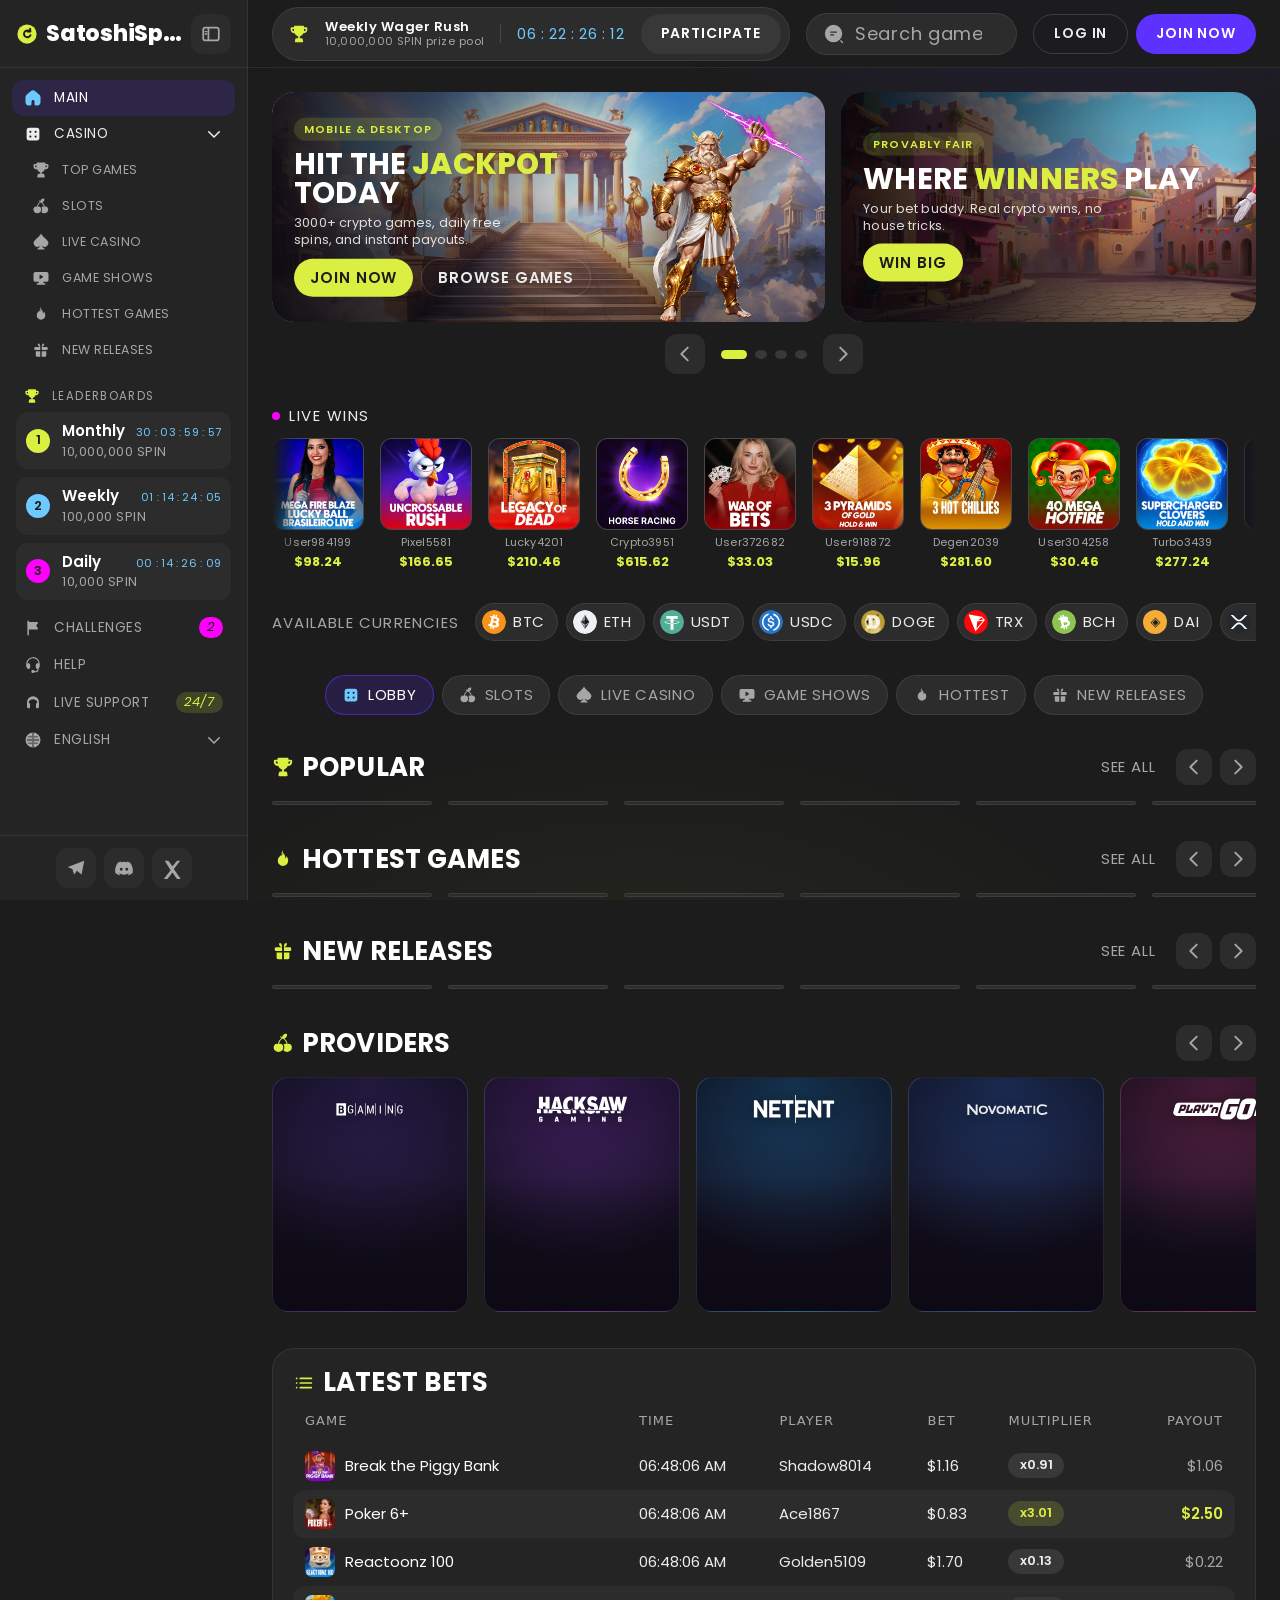
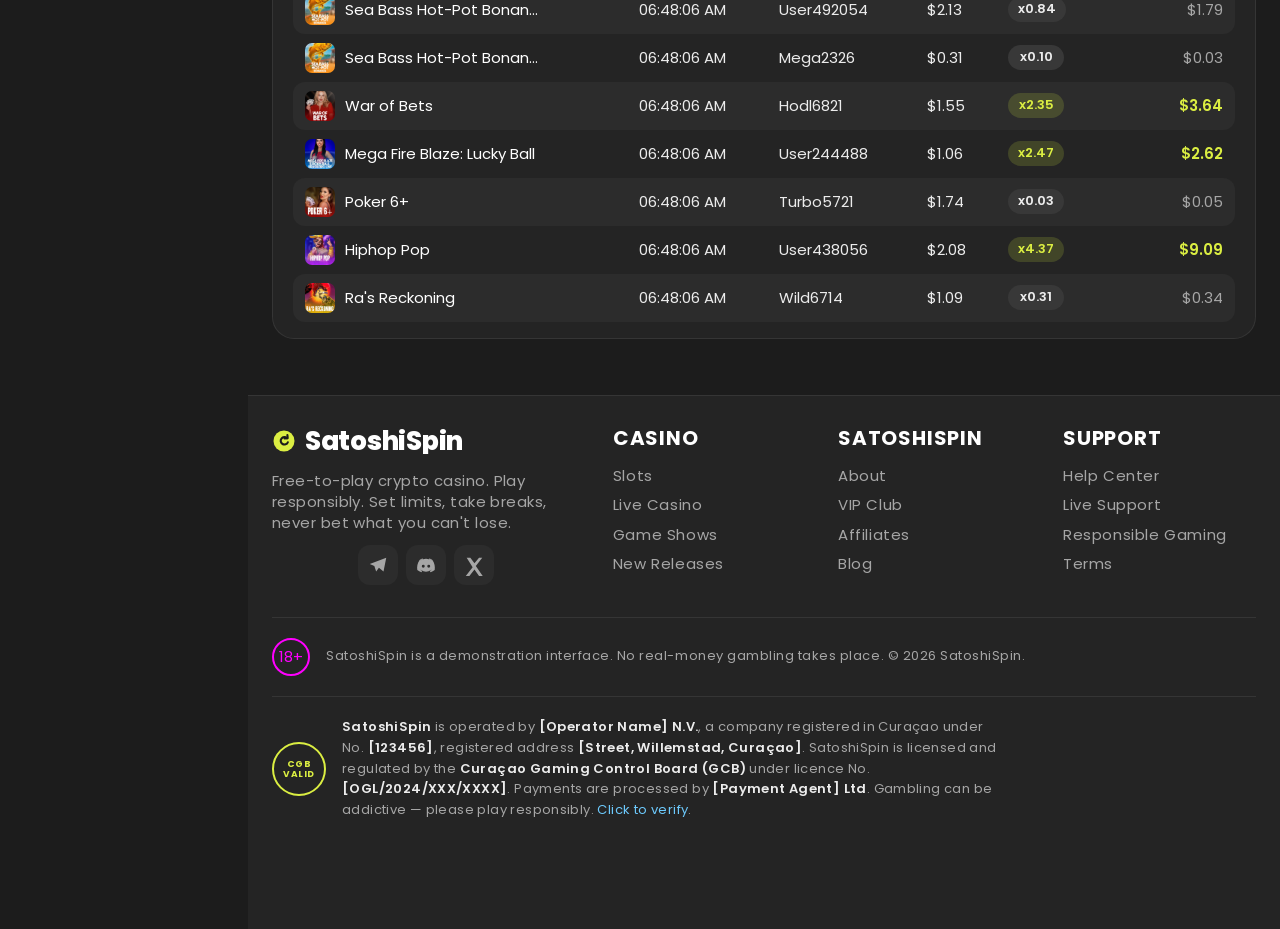
==== commit 1fb74a4c: "Lobby polish + new sections: live wins, providers, latest bets, licence - Logo: shrink wordmark/mark" ====
--- a/index.html
+++ b/index.html
@@ -230,6 +230,12 @@
           </div>
         </section>
 
+        <!-- LIVE WINS (populated by app.js) -->
+        <section class="wins" aria-label="Live wins">
+          <span class="wins__label"><i aria-hidden="true"></i>Live wins</span>
+          <div class="wins__viewport"><div class="wins__track" id="winsTrack"></div></div>
+        </section>
+
         <!-- CURRENCY RAIL -->
         <section class="rail" aria-label="Available currencies">
           <span class="rail__label">Available currencies</span>
@@ -249,6 +255,38 @@
         <!-- GAME ROWS (rendered by app.js) -->
         <div id="rows" class="rows"></div>
         <p class="noscript" id="noscript">Enable JavaScript to browse the game library.</p>
+
+        <!-- GAME PROVIDERS (populated by app.js) -->
+        <section class="providers" aria-label="Game providers">
+          <div class="sec-head">
+            <h2><svg class="ic" aria-hidden="true"><use href="#i-slots"/></svg>Providers</h2>
+            <div class="sec-head__nav">
+              <button class="icon-btn sec-arrow" type="button" data-pscroll="prev" aria-label="Scroll providers left"><svg class="ic" aria-hidden="true"><use href="#i-chev-left"/></svg></button>
+              <button class="icon-btn sec-arrow" type="button" data-pscroll="next" aria-label="Scroll providers right"><svg class="ic" aria-hidden="true"><use href="#i-chev-right"/></svg></button>
+            </div>
+          </div>
+          <div class="providers__track" id="providersTrack"></div>
+        </section>
+
+        <!-- LATEST BETS (populated by app.js) -->
+        <section class="bets" aria-label="Latest bets">
+          <div class="sec-head"><h2><svg class="ic" aria-hidden="true"><use href="#i-list"/></svg>Latest bets</h2></div>
+          <div class="bets__table">
+            <table>
+              <thead>
+                <tr>
+                  <th>Game</th>
+                  <th class="col-time">Time</th>
+                  <th class="col-player">Player</th>
+                  <th>Bet</th>
+                  <th>Multiplier</th>
+                  <th class="col-r">Payout</th>
+                </tr>
+              </thead>
+              <tbody id="betsBody"></tbody>
+            </table>
+          </div>
+        </section>
       </main>
 
       <!-- ============ FOOTER ============ -->
@@ -280,6 +318,17 @@
           <span class="age">18+</span>
           <p>SatoshiSpin is a demonstration interface. No real-money gambling takes place. © 2026 SatoshiSpin.</p>
         </div>
+        <div class="license">
+          <a class="license__seal" href="#" data-verify aria-label="Verify gaming licence">
+            <img src="assets/img/license/curacao-seal.png" alt="Curaçao Gaming Control Board licence" loading="lazy" decoding="async" onerror="var s=this.closest('.license__seal'); if(s){s.classList.add('is-fallback');} this.remove();" />
+            <span class="license__seal--fallback">CGB<br />VALID</span>
+          </a>
+          <p class="license__text">
+            <b>SatoshiSpin</b> is operated by <b>[Operator Name] N.V.</b>, a company registered in Curaçao under No. <b>[123456]</b>, registered address <b>[Street, Willemstad, Curaçao]</b>.
+            SatoshiSpin is licensed and regulated by the <b>Curaçao Gaming Control Board (GCB)</b> under licence No. <b>[OGL/2024/XXX/XXXX]</b>.
+            Payments are processed by <b>[Payment Agent] Ltd</b>. Gambling can be addictive — please play responsibly. <a href="#" data-verify>Click to verify</a>.
+          </p>
+        </div>
       </footer>
     </div>
   </div>
--- a/assets/css/styles.css
+++ b/assets/css/styles.css
@@ -25,7 +25,7 @@
 
   /* type */
   --font: "Poppins", system-ui, -apple-system, "Segoe UI", Roboto, Helvetica, Arial, sans-serif;
-  --fs-logo: 28px;
+  --fs-logo: 22px;
   --fs-display: clamp(40px, 6vw, 72px);
   --fs-h2: 26px;
   --fs-lg: 20px;
@@ -131,16 +131,16 @@
 }
 .sidebar__top {
   height: var(--topbar-h); flex: 0 0 auto;
-  display: flex; align-items: center; justify-content: space-between;
-  padding: 0 var(--s-5);
+  display: flex; align-items: center; justify-content: space-between; gap: var(--s-2);
+  padding: 0 var(--s-4);
   border-bottom: 1px solid var(--line);
 }
 .logo {
-  display: inline-flex; align-items: center; gap: 9px; min-width: 0;
+  display: inline-flex; align-items: center; gap: 8px; min-width: 0;
   font-size: var(--fs-logo); letter-spacing: -.01em; color: var(--ink);
   font-weight: 800; text-transform: none; line-height: 1;
 }
-.logo__mark { width: 26px; height: 26px; flex: 0 0 auto; color: var(--lime); }
+.logo__mark { width: 22px; height: 22px; flex: 0 0 auto; color: var(--lime); }
 .logo__text { overflow: hidden; text-overflow: ellipsis; white-space: nowrap; }
 .logo--top { display: none; }
 .sidebar__toggle { display: grid; }
@@ -155,12 +155,12 @@
 .nav:hover::-webkit-scrollbar-thumb { background: rgba(255,255,255,.24); }
 .nav__item {
   width: 100%; display: flex; align-items: center; gap: var(--s-3);
-  padding: 10px var(--s-3); border-radius: var(--r-md);
+  padding: 9px var(--s-3); border-radius: var(--r-md);
   color: var(--muted); text-transform: uppercase; letter-spacing: .04em;
-  font-size: var(--fs-base); text-align: left;
+  font-size: 13.5px; text-align: left;
   transition: background var(--t-fast) var(--ease-out), color var(--t-fast) var(--ease-out);
 }
-.nav__item .ic { color: inherit; }
+.nav__item .ic { color: inherit; width: 18px; height: 18px; }
 .nav__item:hover { background: var(--surface-2); color: var(--text); }
 .nav__item.is-active { background: rgba(93,49,255,.16); color: var(--ink); }
 .nav__item.is-active .ic { color: var(--sky); }
@@ -173,14 +173,14 @@
 }
 .nav__sub > * { min-height: 0; }
 .nav__sub.is-collapsed { grid-template-rows: 0fr; }
-.nav__sub .nav__item { padding-left: var(--s-5); font-size: var(--fs-sm); }
+.nav__sub .nav__item { padding-left: var(--s-5); font-size: 12.5px; }
 
 .nav__heading {
   display: flex; align-items: center; gap: var(--s-3);
   padding: var(--s-5) var(--s-3) var(--s-2);
-  color: var(--muted); font-size: var(--fs-sm); letter-spacing: .12em; text-transform: uppercase;
-}
-.nav__heading .ic { width: 18px; height: 18px; color: var(--lime); }
+  color: var(--muted); font-size: 11.5px; letter-spacing: .12em; text-transform: uppercase;
+}
+.nav__heading .ic { width: 16px; height: 16px; color: var(--lime); }
 
 .leader { display: grid; gap: var(--s-2); padding: 0 var(--s-1) var(--s-2); }
 .leader__row {
@@ -245,15 +245,16 @@
 .topbar__menu { display: none; }
 
 .wager {
-  display: flex; align-items: center; gap: var(--s-3);
-  padding: 6px var(--s-3) 6px var(--s-4); border-radius: var(--r-pill);
+  display: flex; align-items: center; gap: var(--s-4);
+  padding: 6px 8px 6px var(--s-4); border-radius: var(--r-pill);
   background: var(--surface-2); border: 1px solid var(--line);
 }
-.wager__ic { color: var(--lime); width: 20px; height: 20px; }
-.wager__text { display: flex; flex-direction: column; line-height: 1.05; }
-.wager__text b { color: var(--ink); font-weight: 600; letter-spacing: .04em; }
-.wager__text span { color: var(--muted); font-size: var(--fs-xs); letter-spacing: .04em; }
-.wager__cd { font-size: var(--fs-sm); color: var(--sky); font-variant-numeric: tabular-nums; letter-spacing: .08em; white-space: nowrap; }
+.wager__ic { color: var(--lime); width: 20px; height: 20px; flex: 0 0 auto; }
+.wager__text { display: flex; flex-direction: column; gap: 1px; line-height: 1.12; }
+.wager__text b { color: var(--ink); font-weight: 600; font-size: 13px; letter-spacing: .04em; white-space: nowrap; }
+.wager__text span { color: var(--muted); font-size: 11px; letter-spacing: .04em; white-space: nowrap; }
+.wager__cd { font-size: var(--fs-sm); color: var(--sky); font-variant-numeric: tabular-nums; letter-spacing: .04em; white-space: nowrap; padding-left: var(--s-4); border-left: 1px solid var(--line-2); }
+.wager__cta { flex: 0 0 auto; }
 
 .search {
   display: flex; align-items: center; gap: var(--s-2); flex: 1 1 220px; max-width: 360px;
@@ -270,13 +271,13 @@
 /* buttons */
 .btn {
   display: inline-flex; align-items: center; justify-content: center; gap: var(--s-2);
-  height: 42px; padding: 0 var(--s-5); border-radius: var(--r-pill);
-  text-transform: uppercase; letter-spacing: .06em; font-weight: 600; font-size: var(--fs-base); color: var(--ink);
+  height: 40px; padding: 0 var(--s-5); border-radius: var(--r-pill);
+  text-transform: uppercase; letter-spacing: .06em; font-weight: 600; font-size: 14px; color: var(--ink);
   white-space: nowrap;
   transition: transform var(--t-fast) var(--ease-out), background var(--t-fast) var(--ease-out),
               box-shadow var(--t-mid) var(--ease-out), border-color var(--t-fast) var(--ease-out);
 }
-.btn--sm { height: 34px; padding: 0 var(--s-4); font-size: var(--fs-sm); }
+.btn--sm { height: 34px; padding: 0 var(--s-4); font-size: 13px; }
 .btn--primary { background: var(--violet); color: #fff; }
 .btn--primary:hover { background: #6a40ff; box-shadow: var(--glow-violet); }
 .btn--lime { background: var(--lime); color: #1C1C1C; }
@@ -306,6 +307,12 @@
 /* background layer: per-slide gradient fallback, real photo layered on top */
 .banner__bg { position: absolute; inset: 0; z-index: 0; }
 .banner__bgimg { position: absolute; inset: 0; width: 100%; height: 100%; object-fit: cover; }
+/* subtle dark overlay sandwiched between the background and the character so
+   the character pops and the copy stays readable (sits below char z3 + content z4) */
+.banner__bg::after {
+  content: ""; position: absolute; inset: 0; pointer-events: none;
+  background: linear-gradient(180deg, rgba(6,5,12,.22) 0%, rgba(6,5,12,.10) 44%, rgba(6,5,12,.52) 100%);
+}
 .banner--1 .banner__bg { background: radial-gradient(82% 120% at 86% 14%, #1f7a44, transparent 60%), linear-gradient(120deg, #0e3a22, #0b0f0d); }
 .banner--2 .banner__bg { background: radial-gradient(82% 120% at 86% 14%, #6a2b86, transparent 60%), linear-gradient(120deg, #2a1240, #0c0a12); }
 .banner--3 .banner__bg { background: radial-gradient(82% 120% at 86% 14%, #5a2da0, transparent 60%), linear-gradient(120deg, #241046, #0b0a12); }
@@ -372,7 +379,7 @@
 .coin__sym--img img { width: 100%; height: 100%; object-fit: contain; display: block; }
 
 /* filters */
-.filters { display: flex; gap: var(--s-2); overflow-x: auto; scrollbar-width: none; padding-bottom: 2px; }
+.filters { display: flex; justify-content: safe center; gap: var(--s-2); overflow-x: auto; scrollbar-width: none; padding-bottom: 2px; }
 .chip {
   display: inline-flex; align-items: center; gap: var(--s-2); height: 40px; padding: 0 var(--s-4);
   border-radius: var(--r-pill); background: var(--surface-2); border: 1px solid var(--line);
@@ -509,6 +516,99 @@
 .footer__legal p { color: var(--muted); font-size: var(--fs-xs); letter-spacing: .04em; }
 .age { flex: 0 0 auto; width: 38px; height: 38px; display: grid; place-items: center; border-radius: 50%; border: 2px solid var(--magenta); color: var(--magenta); font-size: var(--fs-sm); }
 
+/* footer licence bar */
+.license { display: flex; align-items: center; gap: var(--s-4); flex-wrap: wrap; margin-top: var(--s-5); padding-top: var(--s-5); border-top: 1px solid var(--line); }
+.license__seal { flex: 0 0 auto; display: inline-grid; place-items: center; }
+.license__seal img { height: 54px; width: auto; display: block; }
+.license__seal--fallback { display: none; width: 54px; height: 54px; border-radius: 50%; place-items: center; border: 2px solid var(--lime); color: var(--lime); font-size: 9px; font-weight: 700; letter-spacing: .06em; text-align: center; line-height: 1.15; }
+.license__seal.is-fallback .license__seal--fallback { display: grid; }
+.license__text { color: var(--muted); font-size: var(--fs-xs); letter-spacing: .03em; line-height: 1.6; max-width: 82ch; }
+.license__text b { color: var(--text); font-weight: 600; }
+.license__text a { color: var(--sky); }
+
+/* ===========================================================================
+   ADDED SECTIONS — live wins · providers · latest bets
+   =========================================================================== */
+/* shared section heading */
+.sec-head { display: flex; align-items: center; gap: var(--s-3); }
+.sec-head h2 { display: flex; align-items: center; gap: var(--s-2); font-size: var(--fs-h2); color: var(--ink); }
+.sec-head h2 .ic { width: 22px; height: 22px; color: var(--lime); }
+.sec-head__nav { display: flex; align-items: center; gap: var(--s-2); margin-left: auto; }
+.sec-pill { color: var(--muted); font-size: var(--fs-sm); letter-spacing: .06em; text-transform: uppercase; padding: 7px 16px; border-radius: var(--r-pill); background: var(--surface-2); border: 1px solid var(--line); }
+.sec-pill:hover { color: var(--ink); border-color: var(--line-2); }
+.sec-arrow { width: 36px; height: 36px; }
+
+/* ---------- live wins (below hero) ---------- */
+.wins { display: flex; flex-direction: column; gap: var(--s-3); }
+.wins__label { display: inline-flex; align-items: center; gap: 9px; color: var(--text); font-size: var(--fs-sm); letter-spacing: .1em; text-transform: uppercase; }
+.wins__label i { width: 8px; height: 8px; border-radius: 50%; background: var(--magenta); flex: 0 0 auto; }
+@media (prefers-reduced-motion: no-preference) { .wins__label i { animation: hotPulse 2s var(--ease-out) infinite; } }
+.wins__viewport { overflow: hidden; -webkit-mask-image: linear-gradient(90deg, transparent, #000 2.5%, #000 97.5%, transparent); mask-image: linear-gradient(90deg, transparent, #000 2.5%, #000 97.5%, transparent); }
+@media (prefers-reduced-motion: reduce) { .wins__viewport { overflow-x: auto; scrollbar-width: none; } .wins__viewport::-webkit-scrollbar { display: none; } }
+.wins__track { display: flex; gap: var(--s-4); width: max-content; }
+@media (prefers-reduced-motion: no-preference) {
+  .wins__track.is-anim { animation: winsMarquee 60s linear infinite; }
+  .wins__viewport:hover .wins__track.is-anim { animation-play-state: paused; }
+}
+@keyframes winsMarquee { from { transform: translateX(0); } to { transform: translateX(-50%); } }
+.win { flex: 0 0 auto; width: 92px; display: flex; flex-direction: column; align-items: center; gap: 5px; }
+.win__thumb { width: 92px; height: 92px; border-radius: var(--r-md); object-fit: cover; background: var(--surface-3); border: 1px solid var(--line); }
+.win__user { color: var(--muted); font-size: 11px; letter-spacing: .02em; white-space: nowrap; max-width: 92px; overflow: hidden; text-overflow: ellipsis; }
+.win__amt { color: var(--lime); font-weight: 700; font-size: var(--fs-xs); font-variant-numeric: tabular-nums; }
+
+/* ---------- providers ---------- */
+.providers { display: flex; flex-direction: column; gap: var(--s-4); }
+.providers__track { display: grid; grid-auto-flow: column; grid-auto-columns: 196px; gap: var(--s-4); overflow-x: auto; scroll-snap-type: x proximity; scrollbar-width: none; padding-bottom: var(--s-1); }
+.providers__track::-webkit-scrollbar { display: none; }
+.provider {
+  position: relative; scroll-snap-align: start; aspect-ratio: 5 / 6; border-radius: var(--r-lg); overflow: hidden;
+  isolation: isolate; border: 1px solid var(--line); width: 100%; cursor: pointer;
+  background: radial-gradient(92% 78% at 50% 0%, var(--pc, #3a2b6b), #14101f);
+  transition: transform var(--t-mid) var(--ease-out), box-shadow var(--t-mid) var(--ease-out), border-color var(--t-mid) var(--ease-out);
+}
+.provider__bg { position: absolute; inset: 0; width: 100%; height: 100%; object-fit: cover; z-index: 0; }
+/* gentle overlay between the background and the character */
+.provider__scrim { position: absolute; inset: 0; z-index: 1; pointer-events: none; background: linear-gradient(180deg, rgba(8,6,14,.5) 0%, rgba(8,6,14,.14) 42%, rgba(8,6,14,.66) 100%); }
+.provider__char { position: absolute; right: 0; bottom: 0; z-index: 2; height: 76%; width: auto; max-width: 100%; object-fit: contain; object-position: bottom right; pointer-events: none; filter: drop-shadow(0 8px 18px rgba(0,0,0,.5)); }
+.provider__logo { position: absolute; left: 12px; right: 12px; top: 16px; z-index: 3; display: grid; place-items: center; min-height: 30px; }
+.provider__logo img { height: 28px; width: auto; max-width: 100%; object-fit: contain; filter: drop-shadow(0 2px 8px rgba(0,0,0,.55)); }
+.provider__logo span { color: #fff; font-weight: 700; font-size: var(--fs-base); letter-spacing: .02em; text-transform: uppercase; text-shadow: 0 2px 8px rgba(0,0,0,.5); }
+.provider:hover { transform: translateY(-6px); border-color: rgba(255,255,255,.2); box-shadow: 0 16px 44px rgba(93,49,255,.42); }
+
+/* ---------- latest bets (above footer) ---------- */
+.bets { background: var(--surface-1); border: 1px solid var(--line); border-radius: var(--r-xl); padding: var(--s-5) var(--s-5) var(--s-4); display: flex; flex-direction: column; gap: var(--s-4); }
+.bets__table { width: 100%; overflow-x: auto; scrollbar-width: none; }
+.bets__table::-webkit-scrollbar { display: none; }
+.bets table { width: 100%; border-collapse: collapse; min-width: 560px; }
+.bets thead th { text-align: left; color: var(--muted); font-size: var(--fs-xs); letter-spacing: .08em; text-transform: uppercase; font-weight: 500; padding: 0 var(--s-3) var(--s-3); white-space: nowrap; }
+.bets th.col-r, .bets td.col-r { text-align: right; }
+.bets tbody tr { background: var(--surface-2); }
+.bets tbody tr:nth-child(odd) { background: transparent; }
+.bets td { padding: 9px var(--s-3); font-size: var(--fs-sm); color: var(--text); white-space: nowrap; }
+.bets td:first-child { border-radius: var(--r-md) 0 0 var(--r-md); }
+.bets td.col-r:last-child { border-radius: 0 var(--r-md) var(--r-md) 0; }
+.bets__game { display: flex; align-items: center; gap: 10px; }
+.bets__thumb { width: 30px; height: 30px; border-radius: 7px; object-fit: cover; flex: 0 0 auto; background: var(--surface-3); }
+.bets__name { color: var(--ink); max-width: 200px; overflow: hidden; text-overflow: ellipsis; }
+.bets__time, .bets__player { color: var(--muted); font-variant-numeric: tabular-nums; }
+.bets__mult { display: inline-block; min-width: 56px; text-align: center; padding: 4px 10px; border-radius: var(--r-pill); background: var(--surface-3); color: var(--text); font-size: var(--fs-xs); font-weight: 600; font-variant-numeric: tabular-nums; }
+.bets__mult.is-win { background: rgba(219,238,66,.16); color: var(--lime); }
+.bets__pay { font-variant-numeric: tabular-nums; color: var(--muted); }
+.bets__pay.is-win { color: var(--lime); font-weight: 600; }
+@media (prefers-reduced-motion: no-preference) { .bets__row--new { animation: betIn .45s var(--ease-out); } }
+@keyframes betIn { from { opacity: 0; transform: translateY(-7px); } to { opacity: 1; transform: none; } }
+
+@media (max-width: 680px) {
+  .providers__track { grid-auto-columns: 150px; }
+  .win, .win__thumb { width: 80px; }
+  .win__thumb { height: 80px; }
+  .bets { padding: var(--s-4) var(--s-3); }
+  .bets__time, .bets th.col-time { display: none; }
+}
+@media (max-width: 460px) {
+  .bets__player, .bets th.col-player { display: none; }
+}
+
 /* ---------- mobile bottom nav ---------- */
 .bottomnav {
   position: fixed; left: 0; right: 0; bottom: 0; z-index: var(--z-topbar);
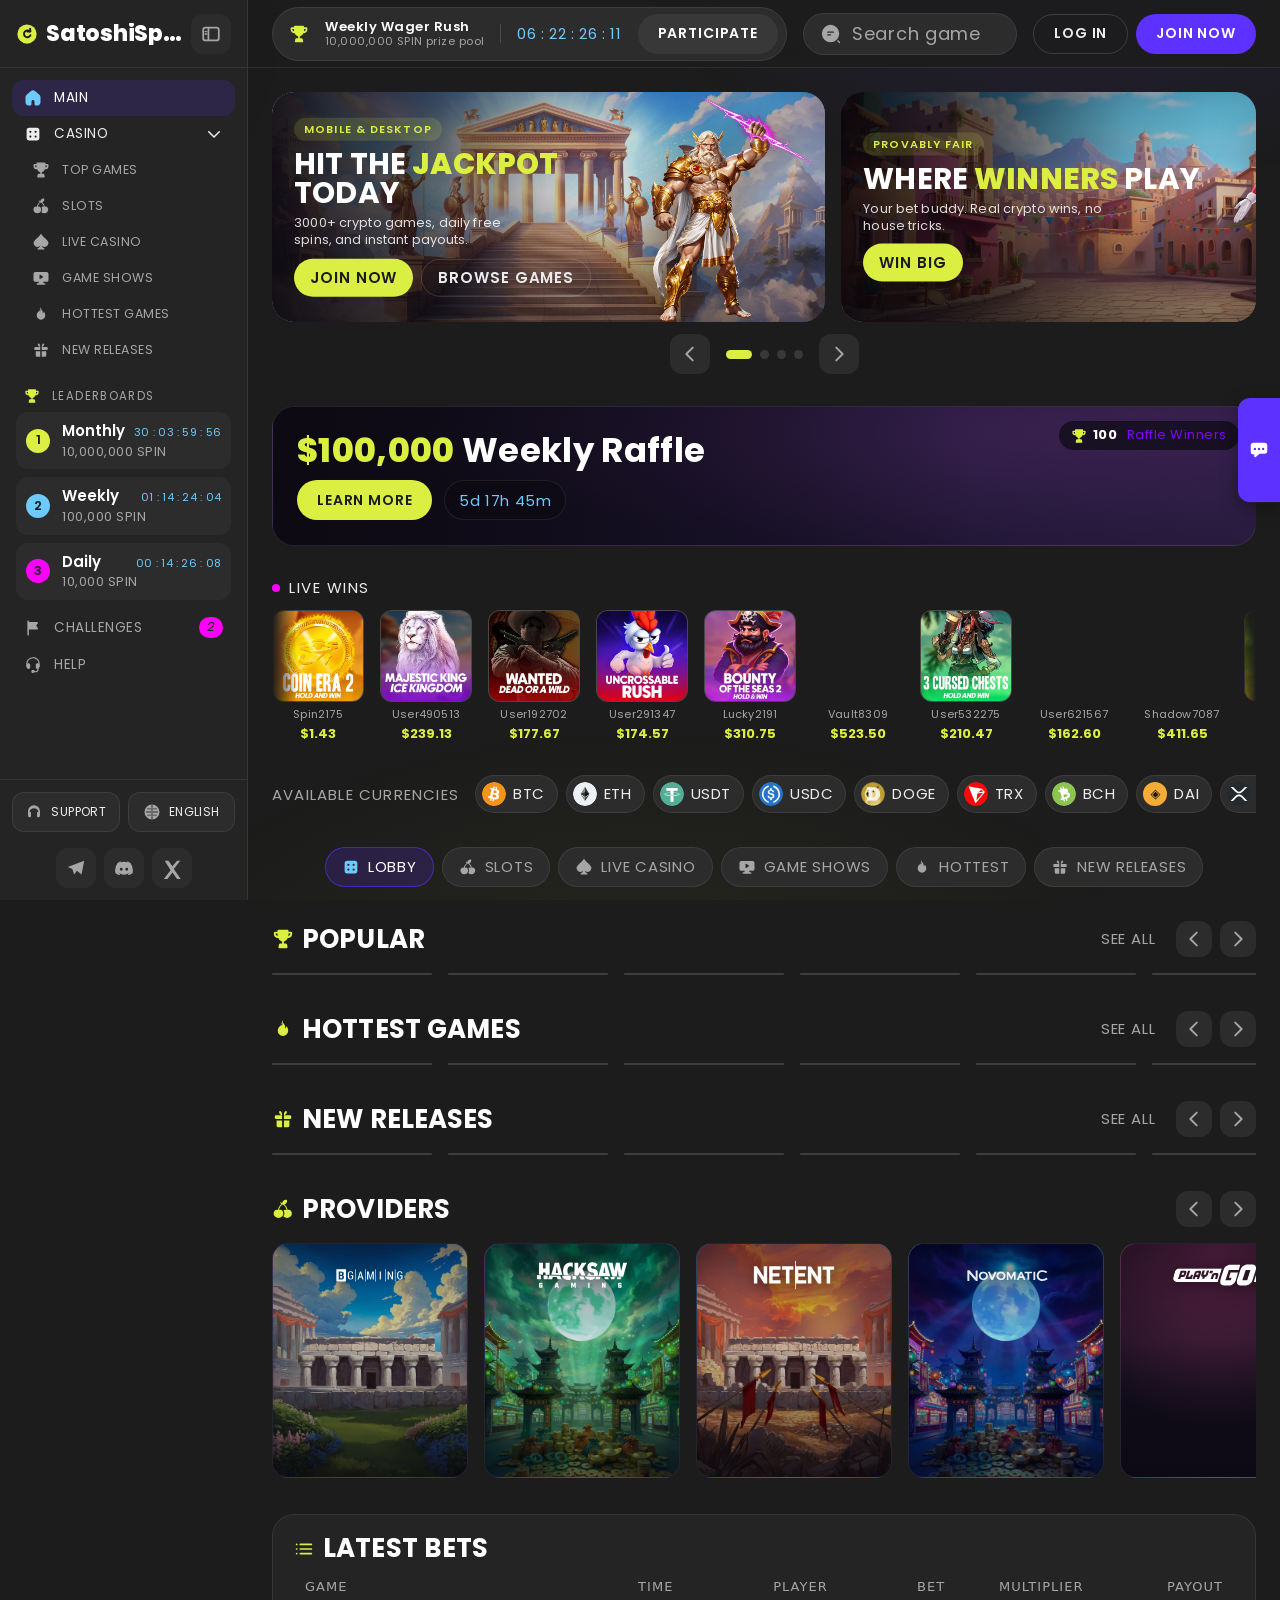
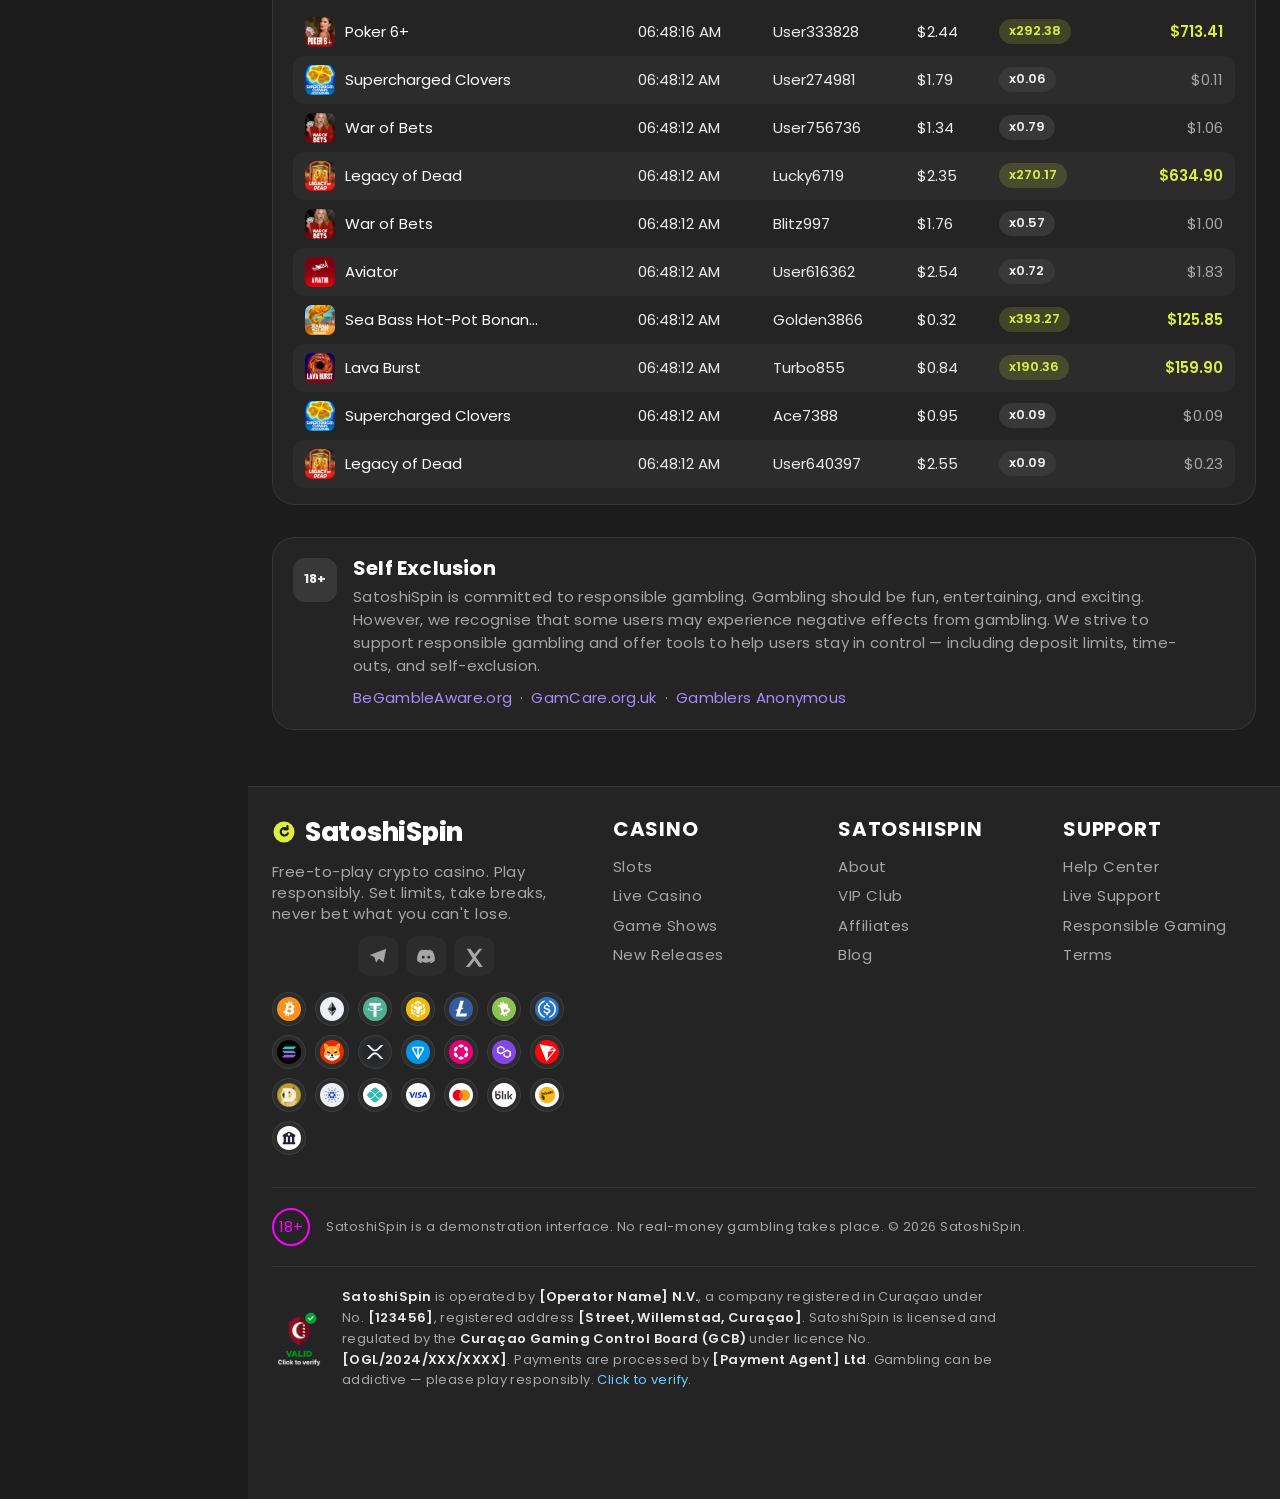
==== commit dc831672: "Register modal, raffle banner, self-exclusion, payment cluster, live chat - Register/Login: full-ble" ====
--- a/index.html
+++ b/index.html
@@ -67,6 +67,8 @@
       <!-- brand mark + sidebar toggle -->
       <symbol id="i-logo" viewBox="0 0 24 24"><circle cx="12" cy="12" r="10.5" fill="currentColor"/><path d="M15 9.2a3.7 3.7 0 1 0 .8 4.1" fill="none" stroke="#1C1C1C" stroke-width="2.1" stroke-linecap="round"/><path d="M15.4 6.1l.3 3.1-3.1.2" fill="none" stroke="#1C1C1C" stroke-width="2.1" stroke-linecap="round" stroke-linejoin="round"/></symbol>
       <symbol id="i-panel" viewBox="0 0 24 24"><rect x="3.5" y="5" width="17" height="14" rx="2.5" fill="none" stroke="currentColor" stroke-width="1.9"/><path d="M9.2 5v14" stroke="currentColor" stroke-width="1.9"/><path d="M5.6 9.4h1.7M5.6 12h1.7" stroke="currentColor" stroke-width="1.6" stroke-linecap="round"/></symbol>
+      <symbol id="i-chat" viewBox="0 0 24 24"><path fill="currentColor" d="M6 4h12a3 3 0 0 1 3 3v6a3 3 0 0 1-3 3h-5.2l-4.5 3.6A1 1 0 0 1 6.8 19l.2-2H6a3 3 0 0 1-3-3V7a3 3 0 0 1 3-3Zm1.5 5.5a1.3 1.3 0 1 0 0 2.6 1.3 1.3 0 0 0 0-2.6Zm4.5 0a1.3 1.3 0 1 0 0 2.6 1.3 1.3 0 0 0 0-2.6Zm4.5 0a1.3 1.3 0 1 0 0 2.6 1.3 1.3 0 0 0 0-2.6Z"/></symbol>
+      <symbol id="i-eye" viewBox="0 0 24 24"><path fill="currentColor" d="M12 5C7 5 3 9 1.6 12 3 15 7 19 12 19s9-4 10.4-7C21 9 17 5 12 5Zm0 11a4 4 0 1 1 0-8 4 4 0 0 1 0 8Zm0-6a2 2 0 1 0 0 4 2 2 0 0 0 0-4Z"/></symbol>
     </defs>
   </svg>
 
@@ -126,10 +128,16 @@
 
         <a class="nav__item" href="#main"><svg class="ic" aria-hidden="true"><use href="#i-flag"/></svg><span>Challenges</span><em class="pip">2</em></a>
         <a class="nav__item" href="#main"><svg class="ic" aria-hidden="true"><use href="#i-info"/></svg><span>Help</span></a>
-        <a class="nav__item" href="#main"><svg class="ic" aria-hidden="true"><use href="#i-headset"/></svg><span>Live support</span><em class="badge-24">24/7</em></a>
-        <button class="nav__item" type="button"><svg class="ic" aria-hidden="true"><use href="#i-globe"/></svg><span>English</span><svg class="ic nav__caret" aria-hidden="true"><use href="#i-chev-down"/></svg></button>
       </nav>
 
+      <div class="sidebar__actions">
+        <button class="sbtn" type="button" data-toast="Live support is online 24/7 — sign in to start a chat." aria-label="Support">
+          <svg class="ic" aria-hidden="true"><use href="#i-headset"/></svg><span class="lbl">Support</span>
+        </button>
+        <button class="sbtn" type="button" data-toast="More languages coming soon." aria-label="Language: English">
+          <svg class="ic" aria-hidden="true"><use href="#i-globe"/></svg><span class="lbl">English</span>
+        </button>
+      </div>
       <div class="socials" aria-label="Social links">
         <a class="icon-btn" href="#main" aria-label="Telegram"><svg class="ic" aria-hidden="true"><use href="#i-tg"/></svg></a>
         <a class="icon-btn" href="#main" aria-label="Discord"><svg class="ic" aria-hidden="true"><use href="#i-discord"/></svg></a>
@@ -230,6 +238,20 @@
           </div>
         </section>
 
+        <!-- WEEKLY RAFFLE -->
+        <section class="raffle" aria-label="Weekly raffle">
+          <span class="raffle__scrim" aria-hidden="true"></span>
+          <img class="raffle__char" src="assets/img/raffle/character.png" alt="" loading="lazy" decoding="async" onerror="this.remove()" />
+          <span class="raffle__winners"><svg class="ic" aria-hidden="true"><use href="#i-trophy"/></svg><b>100</b>&nbsp;Raffle Winners</span>
+          <div class="raffle__content">
+            <h2 class="raffle__title"><b>$100,000</b> Weekly Raffle</h2>
+            <div class="raffle__row">
+              <button class="btn btn--lime" type="button" data-toast="Weekly Raffle — opt in after you sign up.">Learn More</button>
+              <span class="raffle__cd"><img class="raffle__coin" src="assets/img/raffle/coin.svg" alt="" onerror="this.remove()" /><span data-cd="495960" data-fmt="compact">5d 18h 6m</span></span>
+            </div>
+          </div>
+        </section>
+
         <!-- LIVE WINS (populated by app.js) -->
         <section class="wins" aria-label="Live wins">
           <span class="wins__label"><i aria-hidden="true"></i>Live wins</span>
@@ -287,6 +309,20 @@
             </table>
           </div>
         </section>
+
+        <!-- SELF EXCLUSION -->
+        <section class="selfx" aria-label="Self exclusion and responsible gambling">
+          <span class="selfx__age" aria-hidden="true">18+</span>
+          <div class="selfx__body">
+            <h3>Self Exclusion</h3>
+            <p>SatoshiSpin is committed to responsible gambling. Gambling should be fun, entertaining, and exciting. However, we recognise that some users may experience negative effects from gambling. We strive to support responsible gambling and offer tools to help users stay in control — including deposit limits, time-outs, and self-exclusion.</p>
+            <p class="selfx__links">
+              <a href="https://www.begambleaware.org" target="_blank" rel="noopener">BeGambleAware.org</a><span aria-hidden="true">·</span>
+              <a href="https://www.gamcare.org.uk" target="_blank" rel="noopener">GamCare.org.uk</a><span aria-hidden="true">·</span>
+              <a href="https://www.gamblersanonymous.org.uk" target="_blank" rel="noopener">Gamblers Anonymous</a>
+            </p>
+          </div>
+        </section>
       </main>
 
       <!-- ============ FOOTER ============ -->
@@ -300,6 +336,7 @@
               <a class="icon-btn" href="#main" aria-label="Discord"><svg class="ic" aria-hidden="true"><use href="#i-discord"/></svg></a>
               <a class="icon-btn" href="#main" aria-label="X (Twitter)"><svg class="ic" aria-hidden="true"><use href="#i-xcom"/></svg></a>
             </div>
+            <ul class="pay-cluster" id="footerCoins" aria-label="Accepted currencies and payment methods"></ul>
           </div>
           <nav class="footer__col" aria-label="Casino">
             <h3>Casino</h3>
@@ -320,7 +357,7 @@
         </div>
         <div class="license">
           <a class="license__seal" href="#" data-verify aria-label="Verify gaming licence">
-            <img src="assets/img/license/curacao-seal.png" alt="Curaçao Gaming Control Board licence" loading="lazy" decoding="async" onerror="var s=this.closest('.license__seal'); if(s){s.classList.add('is-fallback');} this.remove();" />
+            <img src="assets/img/license/licence.png" alt="Curaçao Gaming Control Board licence" loading="lazy" decoding="async" onerror="var s=this.closest('.license__seal'); if(s){s.classList.add('is-fallback');} this.remove();" />
             <span class="license__seal--fallback">CGB<br />VALID</span>
           </a>
           <p class="license__text">
@@ -342,6 +379,23 @@
     <button class="bottomnav__item" type="button" data-toast="Daily free spin unlocks after sign-up."><svg class="ic" aria-hidden="true"><use href="#i-bolt"/></svg><span>Spin</span></button>
   </nav>
 
+  <!-- ============ LIVE CHAT ============ -->
+  <button class="chat-tab" type="button" data-chat-toggle aria-label="Open community chat" aria-expanded="false" aria-controls="chatPanel">
+    <svg class="ic" aria-hidden="true"><use href="#i-chat"/></svg>
+  </button>
+  <aside class="chat" id="chatPanel" aria-label="Community chat" aria-hidden="true">
+    <header class="chat__head">
+      <span class="chat__title"><i class="chat__live" aria-hidden="true"></i>Community Chat</span>
+      <span class="chat__online"><b id="chatOnline">2,418</b> online</span>
+      <button class="icon-btn chat__close" type="button" data-chat-toggle aria-label="Close chat"><svg class="ic" aria-hidden="true"><use href="#i-x"/></svg></button>
+    </header>
+    <div class="chat__log" id="chatLog" aria-live="polite"></div>
+    <form class="chat__compose" data-chat-form>
+      <input id="chatInput" type="text" placeholder="Sign in to chat…" aria-label="Chat message" autocomplete="off" />
+      <button class="icon-btn chat__send" type="submit" aria-label="Send message"><svg class="ic" aria-hidden="true"><use href="#i-chev-right"/></svg></button>
+    </form>
+  </aside>
+
   <!-- ============ OVERLAYS ============ -->
   <div class="backdrop" id="backdrop" hidden></div>
 
--- a/assets/css/styles.css
+++ b/assets/css/styles.css
@@ -87,7 +87,7 @@
 }
 img, svg { display: block; }
 button, input { font: inherit; letter-spacing: inherit; color: inherit; }
-button { cursor: pointer; background: none; border: 0; }
+button { cursor: pointer; background: none; border: 0; padding: 0; }
 a { color: inherit; text-decoration: none; }
 ul { list-style: none; padding: 0; }
 h1, h2, h3 { font-weight: 700; line-height: 1.05; text-transform: uppercase; letter-spacing: .005em; }
@@ -205,7 +205,21 @@
 .pip { background: var(--magenta); color: #1C1C1C; }
 .badge-24 { background: rgba(219,238,66,.16); color: var(--lime); }
 
+/* sidebar bottom-left actions: support + language */
+.sidebar__actions { display: flex; gap: var(--s-2); padding: var(--s-3); border-top: 1px solid var(--line); }
+.sbtn {
+  flex: 1 1 0; min-width: 0; display: inline-flex; align-items: center; justify-content: center; gap: var(--s-2);
+  height: 40px; padding: 0 var(--s-3); border-radius: var(--r-md);
+  background: var(--surface-2); border: 1px solid var(--line); color: var(--text);
+  font-size: 12px; letter-spacing: .04em; text-transform: uppercase;
+  transition: background var(--t-fast) var(--ease-out), border-color var(--t-fast) var(--ease-out);
+}
+.sbtn:hover { background: var(--surface-3); border-color: var(--line-2); }
+.sbtn .ic { width: 18px; height: 18px; flex: 0 0 auto; color: var(--muted); }
+.sbtn .lbl { overflow: hidden; text-overflow: ellipsis; white-space: nowrap; }
+
 .socials { display: flex; justify-content: center; gap: var(--s-2); padding: var(--s-3) var(--s-5); border-top: 1px solid var(--line); }
+.sidebar__actions + .socials { border-top: 0; padding-top: var(--s-1); }
 
 /* collapsible sidebar (desktop) */
 @media (min-width: 1025px) {
@@ -216,11 +230,15 @@
   .app.nav-collapsed .nav__caret,
   .app.nav-collapsed .nav__heading,
   .app.nav-collapsed .nav__sub,
+  .app.nav-collapsed .leader,
   .app.nav-collapsed .pip,
   .app.nav-collapsed .badge-24,
+  .app.nav-collapsed .sidebar__actions .lbl,
   .app.nav-collapsed .socials { display: none; }
   .app.nav-collapsed .sidebar__top { justify-content: center; padding-left: 0; padding-right: 0; }
   .app.nav-collapsed .nav__item { justify-content: center; padding-left: 0; padding-right: 0; }
+  .app.nav-collapsed .sidebar__actions { flex-direction: column; }
+  .app.nav-collapsed .sidebar__actions .sbtn { justify-content: center; padding: 0; }
 }
 
 /* shared icon button */
@@ -526,6 +544,22 @@
 .license__text b { color: var(--text); font-weight: 600; }
 .license__text a { color: var(--sky); }
 
+/* footer payment / crypto cluster */
+.pay-cluster { display: flex; flex-wrap: wrap; gap: 9px; margin-top: var(--s-4); max-width: 470px; }
+.pay { width: 34px; height: 34px; border-radius: 50%; background: var(--surface-2); border: 1px solid var(--line); display: grid; place-items: center; overflow: hidden; flex: 0 0 auto; }
+.pay img { width: 24px; height: 24px; object-fit: contain; display: block; }
+
+/* self-exclusion banner (above footer) */
+.selfx { display: flex; align-items: flex-start; gap: var(--s-4); padding: var(--s-5); border-radius: var(--r-xl); background: var(--surface-1); border: 1px solid var(--line); }
+.selfx__age { flex: 0 0 auto; width: 44px; height: 44px; border-radius: var(--r-md); display: grid; place-items: center; background: var(--surface-3); color: var(--text); font-weight: 700; font-size: 13px; letter-spacing: .01em; }
+.selfx__body { display: flex; flex-direction: column; gap: 6px; min-width: 0; }
+.selfx h3 { font-size: var(--fs-lg); color: var(--ink); text-transform: none; letter-spacing: .01em; }
+.selfx p { color: var(--muted); font-size: var(--fs-sm); letter-spacing: .02em; line-height: 1.55; max-width: 92ch; }
+.selfx__links { display: flex; flex-wrap: wrap; align-items: center; gap: var(--s-2); margin-top: 2px; }
+.selfx__links a { color: #a78bfa; letter-spacing: .02em; }
+.selfx__links a:hover { color: var(--sky); }
+.selfx__links span { color: var(--muted); }
+
 /* ===========================================================================
    ADDED SECTIONS — live wins · providers · latest bets
    =========================================================================== */
@@ -556,6 +590,30 @@
 .win__user { color: var(--muted); font-size: 11px; letter-spacing: .02em; white-space: nowrap; max-width: 92px; overflow: hidden; text-overflow: ellipsis; }
 .win__amt { color: var(--lime); font-weight: 700; font-size: var(--fs-xs); font-variant-numeric: tabular-nums; }
 
+/* ---------- weekly raffle (below hero) ---------- */
+.raffle {
+  position: relative; overflow: hidden; isolation: isolate; border-radius: var(--r-xl);
+  border: 1px solid var(--line); min-height: 140px; display: flex; align-items: center;
+  background: radial-gradient(120% 150% at 86% 18%, #3a2150, transparent 60%), linear-gradient(100deg, #15101f 0%, #1c1430 55%, #251b3c 100%);
+}
+.raffle__scrim { position: absolute; inset: 0; z-index: 1; pointer-events: none; background: linear-gradient(90deg, rgba(10,8,16,.82) 0%, rgba(10,8,16,.35) 46%, transparent 72%); }
+.raffle__char { position: absolute; right: clamp(80px, 15%, 240px); bottom: 0; z-index: 2; height: 128%; width: auto; object-fit: contain; object-position: bottom center; pointer-events: none; filter: drop-shadow(0 10px 22px rgba(0,0,0,.5)); }
+.raffle__winners { position: absolute; top: 14px; right: 16px; z-index: 4; display: inline-flex; align-items: center; gap: 6px; padding: 6px 12px; border-radius: var(--r-pill); background: rgba(12,10,18,.7); backdrop-filter: blur(4px); color: var(--purple); font-size: var(--fs-xs); letter-spacing: .04em; white-space: nowrap; }
+.raffle__winners .ic { width: 16px; height: 16px; color: var(--lime); }
+.raffle__winners b { color: var(--ink); font-weight: 700; }
+.raffle__content { position: relative; z-index: 4; padding: var(--s-5) var(--s-6); display: flex; flex-direction: column; gap: var(--s-3); max-width: 72%; }
+.raffle__title { font-size: clamp(22px, 3vw, 34px); line-height: 1.05; color: #fff; letter-spacing: .01em; text-transform: none; }
+.raffle__title b { color: var(--lime); font-weight: 800; }
+.raffle__row { display: flex; align-items: center; gap: var(--s-3); flex-wrap: wrap; }
+.raffle__cd { display: inline-flex; align-items: center; gap: 7px; padding: 0 14px; height: 40px; border-radius: var(--r-pill); background: rgba(12,10,18,.55); border: 1px solid var(--line); color: var(--sky); font-variant-numeric: tabular-nums; letter-spacing: .04em; font-size: var(--fs-sm); }
+.raffle__coin { width: 16px; height: 16px; object-fit: contain; flex: 0 0 auto; }
+@media (max-width: 720px) {
+  .raffle__char { right: 0; height: 108%; opacity: .45; }
+  .raffle__content { max-width: 100%; }
+  .raffle__scrim { background: linear-gradient(90deg, rgba(10,8,16,.9) 0%, rgba(10,8,16,.6) 60%, rgba(10,8,16,.3) 100%); }
+}
+@media (max-width: 460px) { .raffle__winners { display: none; } }
+
 /* ---------- providers ---------- */
 .providers { display: flex; flex-direction: column; gap: var(--s-4); }
 .providers__track { display: grid; grid-auto-flow: column; grid-auto-columns: 196px; gap: var(--s-4); overflow-x: auto; scroll-snap-type: x proximity; scrollbar-width: none; padding-bottom: var(--s-1); }
@@ -569,7 +627,7 @@
 .provider__bg { position: absolute; inset: 0; width: 100%; height: 100%; object-fit: cover; z-index: 0; }
 /* gentle overlay between the background and the character */
 .provider__scrim { position: absolute; inset: 0; z-index: 1; pointer-events: none; background: linear-gradient(180deg, rgba(8,6,14,.5) 0%, rgba(8,6,14,.14) 42%, rgba(8,6,14,.66) 100%); }
-.provider__char { position: absolute; right: 0; bottom: 0; z-index: 2; height: 76%; width: auto; max-width: 100%; object-fit: contain; object-position: bottom right; pointer-events: none; filter: drop-shadow(0 8px 18px rgba(0,0,0,.5)); }
+.provider__char { position: absolute; left: 0; right: 0; bottom: 0; z-index: 2; height: 84%; width: 100%; object-fit: contain; object-position: bottom center; pointer-events: none; filter: drop-shadow(0 8px 18px rgba(0,0,0,.5)); }
 .provider__logo { position: absolute; left: 12px; right: 12px; top: 16px; z-index: 3; display: grid; place-items: center; min-height: 30px; }
 .provider__logo img { height: 28px; width: auto; max-width: 100%; object-fit: contain; filter: drop-shadow(0 2px 8px rgba(0,0,0,.55)); }
 .provider__logo span { color: #fff; font-weight: 700; font-size: var(--fs-base); letter-spacing: .02em; text-transform: uppercase; text-shadow: 0 2px 8px rgba(0,0,0,.5); }
@@ -631,6 +689,8 @@
   padding: 0; border: 1px solid var(--line-2); border-radius: var(--r-xl);
   background: var(--surface-1); color: var(--text); box-shadow: var(--sh-2); overflow: hidden;
 }
+.modal.modal--wide { width: min(960px, calc(100vw - 32px)); }
+.modal.modal--wide .modal__inner { padding: 0; }
 .modal::backdrop { background: rgba(0,0,0,.62); backdrop-filter: blur(3px); }
 .modal[open] { animation: modalIn var(--t-mid) var(--ease-out); }
 @keyframes modalIn { from { opacity: 0; transform: translateY(10px) scale(.98); } to { opacity: 1; transform: none; } }
@@ -674,6 +734,69 @@
 .dep-address { display: flex; align-items: center; gap: var(--s-2); padding: var(--s-3); border-radius: var(--r-md); background: var(--surface-2); border: 1px dashed var(--line-2); }
 .dep-address code { font-family: var(--font); font-size: var(--fs-sm); letter-spacing: .04em; color: var(--sky); word-break: break-all; }
 
+/* ---------- register / login (wide modal) ---------- */
+.auth { display: grid; grid-template-columns: 1fr 1fr; min-height: 560px; }
+.auth__form { position: relative; padding: var(--s-7) var(--s-6) var(--s-5); display: flex; flex-direction: column; gap: var(--s-3); overflow-y: auto; }
+.auth__close { position: absolute; top: 14px; right: 14px; background: transparent; color: var(--muted); }
+.auth__close:hover { color: var(--ink); background: var(--surface-2); }
+.auth__title { font-size: 26px; color: var(--ink); text-transform: none; letter-spacing: 0; line-height: 1.1; margin-bottom: 4px; }
+.auth__sub { color: var(--muted); font-size: var(--fs-sm); margin-bottom: var(--s-3); }
+.auth__sub button { color: var(--violet); font-weight: 600; }
+.auth__sub button:hover { color: var(--sky); }
+.auth .field { margin-bottom: var(--s-3); gap: 5px; }
+.auth .field label { color: var(--text); font-size: 13px; letter-spacing: .03em; text-transform: none; font-weight: 500; }
+.auth .field input { height: 44px; background: var(--surface-2); border-color: var(--line-2); border-radius: 8px; }
+.field__pass { position: relative; }
+.field__pass input { width: 100%; padding-right: 44px; }
+.field__eye { position: absolute; right: 4px; top: 50%; transform: translateY(-50%); width: 36px; height: 36px; display: grid; place-items: center; color: var(--muted); border-radius: 6px; background: none; }
+.field__eye:hover { color: var(--text); }
+.field__eye .ic { width: 18px; height: 18px; }
+.field__hint { color: var(--muted); font-size: 12px; letter-spacing: .02em; text-transform: none; }
+
+.auth__ref { margin-bottom: var(--s-3); }
+.auth__ref summary { list-style: none; cursor: pointer; display: flex; align-items: center; justify-content: space-between; padding: 11px 14px; border-radius: 8px; background: var(--surface-2); border: 1px solid var(--line-2); color: var(--text); font-size: 13px; font-weight: 500; }
+.auth__ref summary::-webkit-details-marker { display: none; }
+.auth__ref summary::after { content: "▾"; color: var(--muted); transition: transform var(--t-mid) var(--ease-out); }
+.auth__ref[open] summary::after { transform: rotate(180deg); }
+.auth__ref .field { margin-top: var(--s-2); margin-bottom: 0; }
+
+.auth__terms { display: flex; align-items: flex-start; gap: 9px; padding: var(--s-3) 0; color: var(--text); font-size: 12.5px; letter-spacing: .02em; line-height: 1.45; }
+.auth__terms input[type="checkbox"] { flex: 0 0 auto; width: 16px; height: 16px; margin-top: 2px; accent-color: var(--violet); cursor: pointer; }
+.auth__terms.is-err { color: var(--magenta); }
+.linkish { color: var(--violet); font-weight: 600; }
+.linkish:hover { color: var(--sky); }
+
+.auth__submit { height: 48px; width: 100%; font-size: 14px; box-shadow: 0 8px 22px rgba(219,238,66,.25); }
+.auth__or { display: flex; align-items: center; gap: var(--s-3); margin: var(--s-4) 0 var(--s-3); color: var(--muted); font-size: 12px; letter-spacing: .04em; text-transform: uppercase; }
+.auth__or::before, .auth__or::after { content: ""; flex: 1 1 auto; height: 1px; background: var(--line); }
+.auth__sso { display: grid; grid-template-columns: 1fr 1fr; gap: var(--s-3); }
+.auth__sso .btn { background: var(--surface-2); border: 1px solid var(--line-2); color: var(--text); height: 44px; gap: 8px; font-size: 13px; text-transform: none; letter-spacing: .02em; }
+.auth__sso .btn:hover { background: var(--surface-3); border-color: var(--violet); }
+.sso-g { width: 18px; height: 18px; border-radius: 50%; background: conic-gradient(from -30deg, #ea4335, #fbbc05, #34a853, #4285f4, #ea4335); display: grid; place-items: center; color: #fff; font-size: 11px; font-weight: 700; }
+.sso-m { font-size: 18px; }
+.auth__legal { color: var(--muted); font-size: 11px; letter-spacing: .02em; text-align: center; margin-top: var(--s-4); line-height: 1.45; text-transform: none; }
+
+/* artwork panel */
+.auth__art {
+  position: relative; overflow: hidden; isolation: isolate;
+  background: radial-gradient(110% 90% at 70% 30%, #5d31ff 0%, #2a1466 40%, #14081f 100%);
+}
+.auth__bg { position: absolute; inset: 0; width: 100%; height: 100%; object-fit: cover; z-index: 0; }
+.auth__scrim { position: absolute; inset: 0; z-index: 1; pointer-events: none; background: linear-gradient(110deg, rgba(10,6,18,.35) 0%, rgba(10,6,18,.18) 40%, rgba(10,6,18,.55) 100%); }
+.auth__char { position: absolute; left: 50%; bottom: 0; transform: translateX(-50%); z-index: 2; height: 92%; width: auto; max-width: 96%; object-fit: contain; object-position: bottom center; pointer-events: none; filter: drop-shadow(0 14px 30px rgba(0,0,0,.5)); }
+.auth__flying { position: absolute; inset: 0; z-index: 3; width: 100%; height: 100%; object-fit: contain; pointer-events: none; }
+@media (prefers-reduced-motion: no-preference) { .auth__flying { animation: flyDrift 14s ease-in-out infinite alternate; } }
+@keyframes flyDrift { from { transform: translate(-1.5%, 1%); } to { transform: translate(1.5%, -1%); } }
+.auth__caption { position: absolute; top: var(--s-6); right: var(--s-6); z-index: 4; text-align: right; color: #fff; pointer-events: none; }
+.auth__caption h3 { font-size: clamp(20px, 2.4vw, 30px); font-weight: 800; text-transform: none; letter-spacing: 0; line-height: 1.05; text-shadow: 0 2px 14px rgba(0,0,0,.55); }
+.auth__caption .auth__badge { display: inline-block; margin-top: 4px; padding: 3px 11px; border-radius: var(--r-pill); background: rgba(255,255,255,.14); backdrop-filter: blur(6px); color: #fff; font-size: 11px; letter-spacing: .08em; text-transform: uppercase; font-weight: 600; }
+
+@media (max-width: 760px) {
+  .modal.modal--wide { width: min(420px, calc(100vw - 32px)); }
+  .auth { grid-template-columns: 1fr; min-height: 0; }
+  .auth__art { display: none; }
+}
+
 /* toast */
 .toast {
   position: fixed; left: 50%; bottom: 24px; transform: translate(-50%, 16px); z-index: var(--z-toast);
@@ -683,6 +806,48 @@
   opacity: 0; transition: opacity var(--t-mid) var(--ease-out), transform var(--t-mid) var(--ease-out);
 }
 .toast.is-show { opacity: 1; transform: translate(-50%, 0); }
+
+/* ---------- live community chat (right side) ---------- */
+.chat-tab {
+  position: fixed; right: 0; top: 50%; transform: translateY(-50%); z-index: var(--z-dropdown);
+  width: 42px; height: 104px; border-radius: var(--r-md) 0 0 var(--r-md); background: var(--violet); color: #fff;
+  display: grid; place-items: center; box-shadow: var(--sh-1);
+  transition: background var(--t-fast) var(--ease-out), transform var(--t-fast) var(--ease-out);
+}
+.chat-tab:hover { background: #6a40ff; }
+.chat-tab:active { transform: translateY(-50%) scale(.95); }
+.chat-tab .ic { width: 22px; height: 22px; }
+.chat-tab.is-hidden { display: none; }
+.chat {
+  position: fixed; top: 0; right: 0; height: 100dvh; width: 326px; max-width: 88vw; z-index: var(--z-drawer);
+  display: flex; flex-direction: column; background: var(--surface-1); border-left: 1px solid var(--line);
+  transform: translateX(100%); transition: transform var(--t-mid) var(--ease-out);
+}
+.chat.is-open { transform: none; box-shadow: var(--sh-2); }
+.chat__head { display: flex; align-items: center; gap: var(--s-2); padding: 0 var(--s-2) 0 var(--s-4); height: var(--topbar-h); border-bottom: 1px solid var(--line); flex: 0 0 auto; }
+.chat__title { display: inline-flex; align-items: center; gap: 8px; color: var(--ink); font-size: var(--fs-sm); font-weight: 600; letter-spacing: .04em; text-transform: uppercase; }
+.chat__live { width: 8px; height: 8px; border-radius: 50%; background: #3fd17a; flex: 0 0 auto; }
+@media (prefers-reduced-motion: no-preference) { .chat__live { animation: hotPulse 2.4s var(--ease-out) infinite; } }
+.chat__online { color: var(--muted); font-size: var(--fs-xs); margin-left: auto; white-space: nowrap; }
+.chat__online b { color: var(--text); }
+.chat__log { flex: 1 1 auto; overflow-y: auto; padding: var(--s-3); display: flex; flex-direction: column; gap: var(--s-3); scrollbar-width: thin; scrollbar-color: rgba(255,255,255,.16) transparent; }
+.chat__msg { display: flex; gap: 9px; align-items: flex-start; }
+.chat__msg--me { flex-direction: row-reverse; }
+.chat__avatar { position: relative; width: 32px; height: 32px; border-radius: 50%; overflow: hidden; flex: 0 0 auto; display: grid; place-items: center; background: hsl(calc(var(--ah, 250) * 1deg) 46% 42%); color: #fff; font-size: 13px; font-weight: 700; }
+.chat__avatar img { position: absolute; inset: 0; width: 100%; height: 100%; object-fit: cover; }
+.chat__bubble { min-width: 0; }
+.chat__from { display: flex; align-items: baseline; gap: 6px; margin-bottom: 3px; }
+.chat__msg--me .chat__from { flex-direction: row-reverse; }
+.chat__name { color: var(--sky); font-size: var(--fs-xs); font-weight: 600; letter-spacing: .02em; }
+.chat__msg--me .chat__name { color: var(--lime); }
+.chat__time { color: var(--muted); font-size: 10px; }
+.chat__text { color: var(--text); font-size: var(--fs-sm); line-height: 1.35; background: var(--surface-2); padding: 7px 11px; border-radius: 4px 12px 12px 12px; max-width: 224px; overflow-wrap: anywhere; }
+.chat__msg--me .chat__text { background: rgba(93,49,255,.22); border-radius: 12px 4px 12px 12px; }
+.chat__compose { display: flex; gap: var(--s-2); padding: var(--s-3); border-top: 1px solid var(--line); flex: 0 0 auto; }
+.chat__compose input { flex: 1 1 auto; min-width: 0; height: 42px; padding: 0 var(--s-4); border-radius: var(--r-pill); background: var(--surface-2); border: 1px solid var(--line); color: var(--text); letter-spacing: .02em; outline: 0; transition: border-color var(--t-fast) var(--ease-out); }
+.chat__compose input:focus { border-color: var(--violet); }
+.chat__send { flex: 0 0 auto; background: var(--violet); color: #fff; }
+.chat__send:hover { background: #6a40ff; color: #fff; }
 
 /* ===========================================================================
    RESPONSIVE
@@ -711,6 +876,9 @@
   .footer__grid { grid-template-columns: 1fr 1fr; gap: var(--s-6); }
   .footer__brand { grid-column: 1 / -1; }
   .topbar__actions .btn[data-auth="login"] { display: none; }
+  .chat-tab { top: auto; bottom: calc(72px + env(safe-area-inset-bottom)); transform: none; }
+  .chat-tab:active { transform: scale(.95); }
+  .chat { width: 100vw; max-width: 100vw; }
 }
 
 @media (max-width: 380px) {
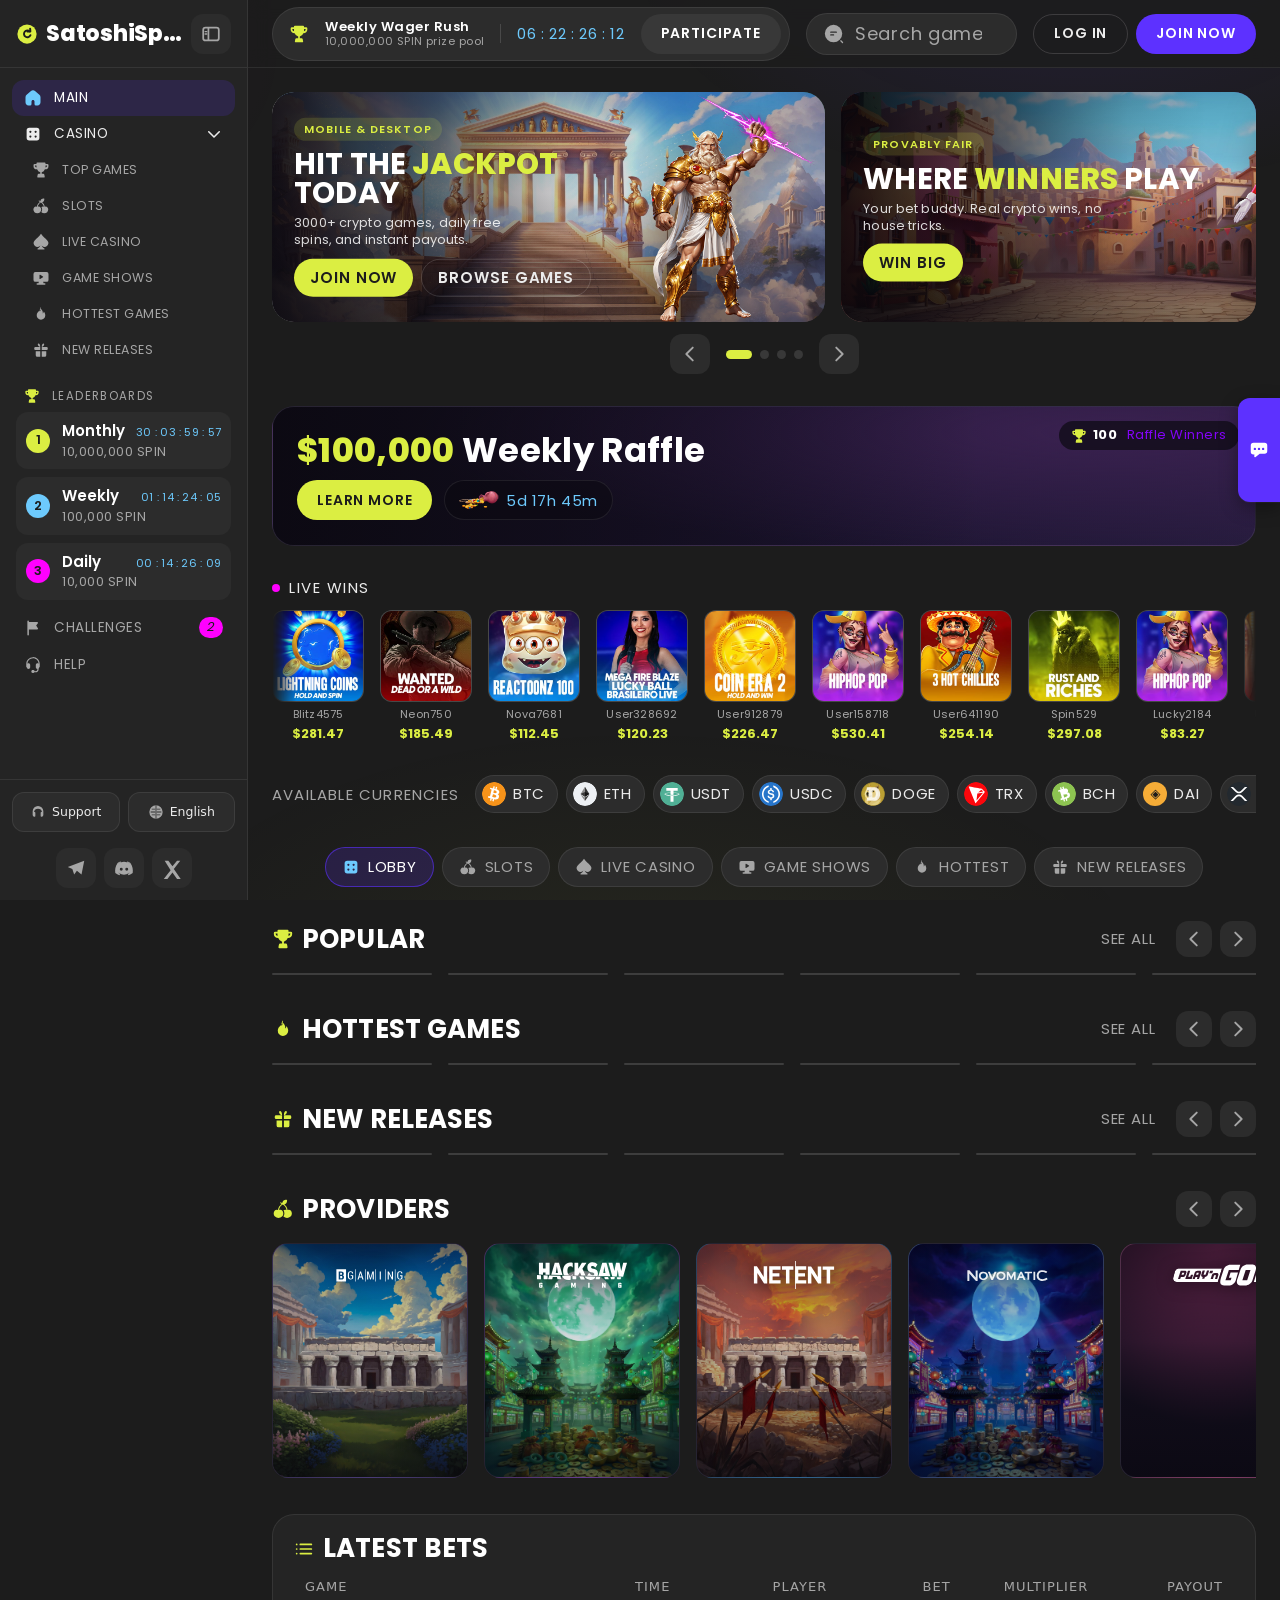
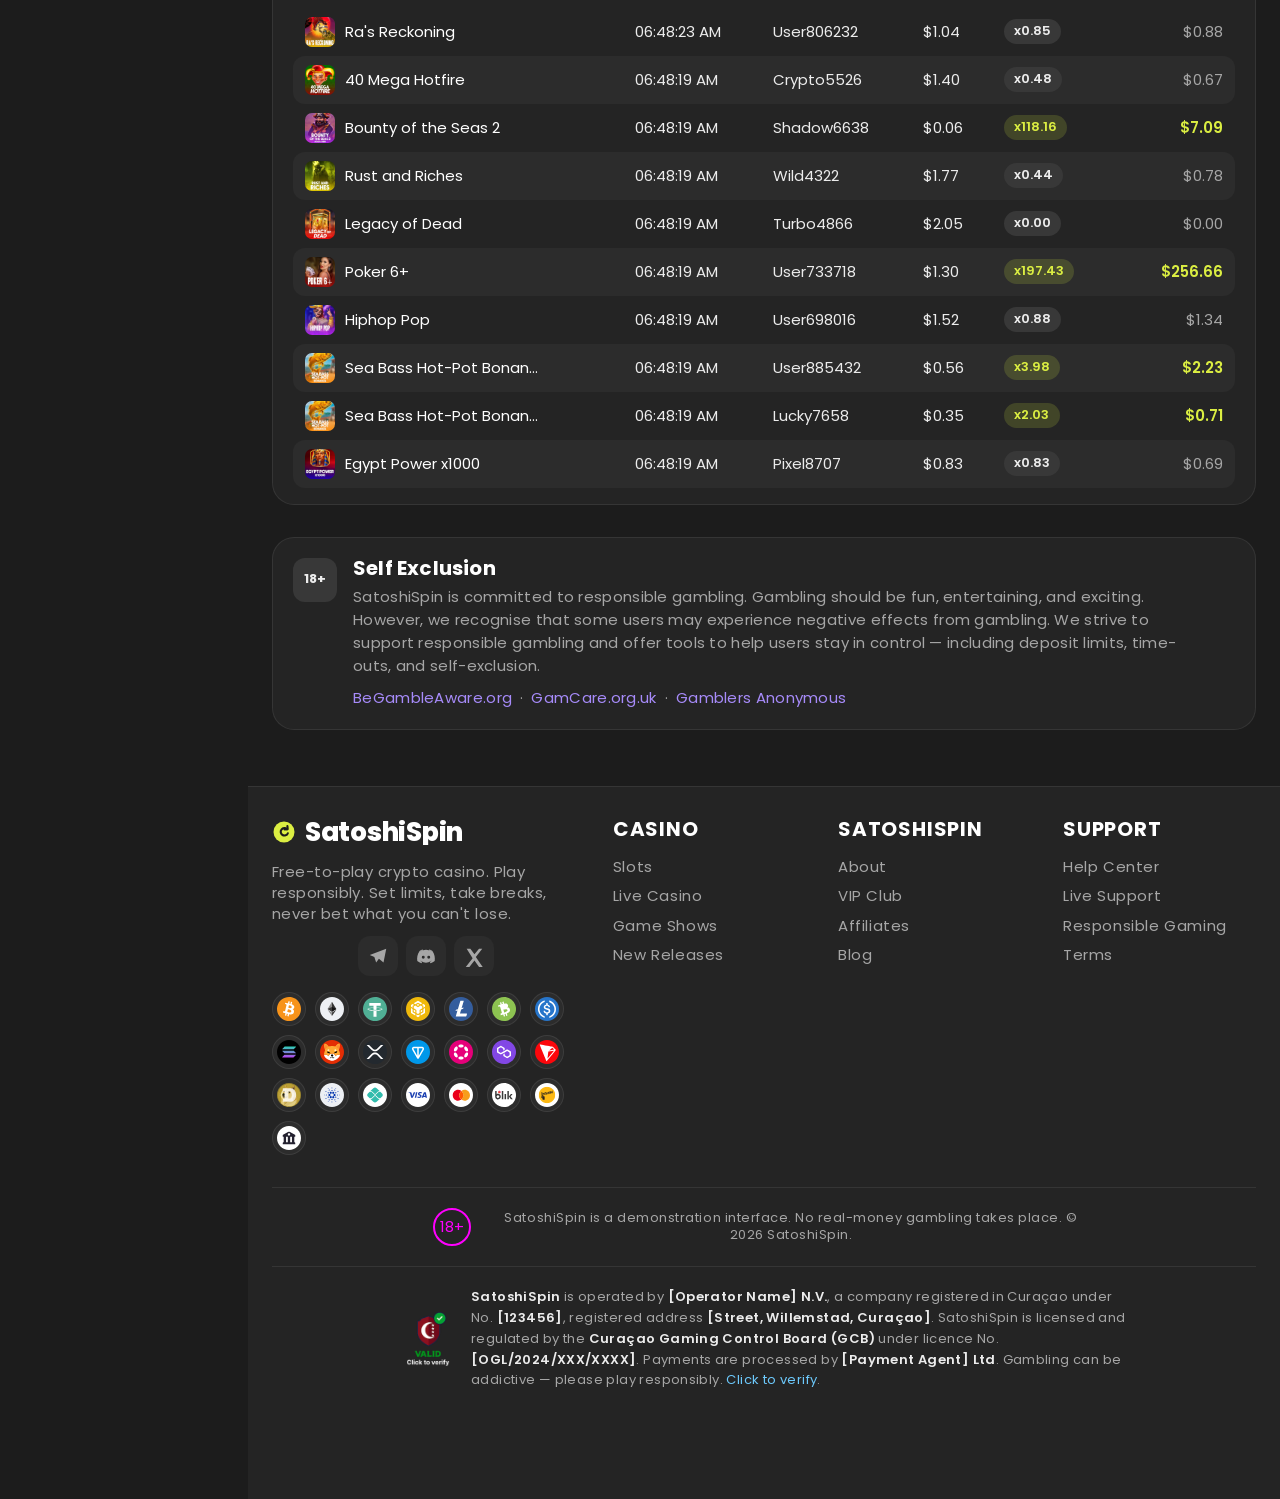
==== commit d2d9a184: "Wire uploads, fix Support crop, center footer, slim register modal - Wire the new uploads to the ren" ====
--- a/index.html
+++ b/index.html
@@ -247,7 +247,7 @@
             <h2 class="raffle__title"><b>$100,000</b> Weekly Raffle</h2>
             <div class="raffle__row">
               <button class="btn btn--lime" type="button" data-toast="Weekly Raffle — opt in after you sign up.">Learn More</button>
-              <span class="raffle__cd"><img class="raffle__coin" src="assets/img/raffle/coin.svg" alt="" onerror="this.remove()" /><span data-cd="495960" data-fmt="compact">5d 18h 6m</span></span>
+              <span class="raffle__cd"><img class="raffle__coin" src="assets/img/raffle/gl_symbol_print_3.png" alt="" onerror="this.remove()" /><span data-cd="495960" data-fmt="compact">5d 18h 6m</span></span>
             </div>
           </div>
         </section>
--- a/assets/css/styles.css
+++ b/assets/css/styles.css
@@ -208,14 +208,14 @@
 /* sidebar bottom-left actions: support + language */
 .sidebar__actions { display: flex; gap: var(--s-2); padding: var(--s-3); border-top: 1px solid var(--line); }
 .sbtn {
-  flex: 1 1 0; min-width: 0; display: inline-flex; align-items: center; justify-content: center; gap: var(--s-2);
-  height: 40px; padding: 0 var(--s-3); border-radius: var(--r-md);
+  flex: 1 1 0; min-width: 0; display: inline-flex; align-items: center; justify-content: center; gap: 6px;
+  height: 40px; padding: 0 8px; border-radius: var(--r-md);
   background: var(--surface-2); border: 1px solid var(--line); color: var(--text);
-  font-size: 12px; letter-spacing: .04em; text-transform: uppercase;
+  font-size: 12.5px; letter-spacing: 0; text-transform: none; font-weight: 500;
   transition: background var(--t-fast) var(--ease-out), border-color var(--t-fast) var(--ease-out);
 }
 .sbtn:hover { background: var(--surface-3); border-color: var(--line-2); }
-.sbtn .ic { width: 18px; height: 18px; flex: 0 0 auto; color: var(--muted); }
+.sbtn .ic { width: 16px; height: 16px; flex: 0 0 auto; color: var(--muted); }
 .sbtn .lbl { overflow: hidden; text-overflow: ellipsis; white-space: nowrap; }
 
 .socials { display: flex; justify-content: center; gap: var(--s-2); padding: var(--s-3) var(--s-5); border-top: 1px solid var(--line); }
@@ -530,12 +530,12 @@
 .footer__col h3 { color: var(--ink); font-size: var(--fs-lg); margin-bottom: var(--s-3); letter-spacing: .04em; }
 .footer__col a { display: block; color: var(--muted); font-size: var(--fs-sm); letter-spacing: .04em; padding: 5px 0; }
 .footer__col a:hover { color: var(--sky); }
-.footer__legal { display: flex; align-items: center; gap: var(--s-4); margin-top: var(--s-7); padding-top: var(--s-5); border-top: 1px solid var(--line); }
-.footer__legal p { color: var(--muted); font-size: var(--fs-xs); letter-spacing: .04em; }
+.footer__legal { display: flex; align-items: center; justify-content: center; gap: var(--s-4); margin-top: var(--s-7); padding-top: var(--s-5); border-top: 1px solid var(--line); text-align: center; }
+.footer__legal p { color: var(--muted); font-size: var(--fs-xs); letter-spacing: .04em; max-width: 76ch; }
 .age { flex: 0 0 auto; width: 38px; height: 38px; display: grid; place-items: center; border-radius: 50%; border: 2px solid var(--magenta); color: var(--magenta); font-size: var(--fs-sm); }
 
 /* footer licence bar */
-.license { display: flex; align-items: center; gap: var(--s-4); flex-wrap: wrap; margin-top: var(--s-5); padding-top: var(--s-5); border-top: 1px solid var(--line); }
+.license { display: flex; align-items: center; justify-content: center; gap: var(--s-4); flex-wrap: wrap; margin-top: var(--s-5); padding-top: var(--s-5); border-top: 1px solid var(--line); text-align: left; }
 .license__seal { flex: 0 0 auto; display: inline-grid; place-items: center; }
 .license__seal img { height: 54px; width: auto; display: block; }
 .license__seal--fallback { display: none; width: 54px; height: 54px; border-radius: 50%; place-items: center; border: 2px solid var(--lime); color: var(--lime); font-size: 9px; font-weight: 700; letter-spacing: .06em; text-align: center; line-height: 1.15; }
@@ -606,7 +606,7 @@
 .raffle__title b { color: var(--lime); font-weight: 800; }
 .raffle__row { display: flex; align-items: center; gap: var(--s-3); flex-wrap: wrap; }
 .raffle__cd { display: inline-flex; align-items: center; gap: 7px; padding: 0 14px; height: 40px; border-radius: var(--r-pill); background: rgba(12,10,18,.55); border: 1px solid var(--line); color: var(--sky); font-variant-numeric: tabular-nums; letter-spacing: .04em; font-size: var(--fs-sm); }
-.raffle__coin { width: 16px; height: 16px; object-fit: contain; flex: 0 0 auto; }
+.raffle__coin { height: 18px; width: auto; max-width: 44px; object-fit: contain; flex: 0 0 auto; }
 @media (max-width: 720px) {
   .raffle__char { right: 0; height: 108%; opacity: .45; }
   .raffle__content { max-width: 100%; }
@@ -689,8 +689,8 @@
   padding: 0; border: 1px solid var(--line-2); border-radius: var(--r-xl);
   background: var(--surface-1); color: var(--text); box-shadow: var(--sh-2); overflow: hidden;
 }
-.modal.modal--wide { width: min(960px, calc(100vw - 32px)); }
-.modal.modal--wide .modal__inner { padding: 0; }
+.modal.modal--wide { width: min(820px, calc(100vw - 32px)); }
+.modal.modal--wide .modal__inner { padding: 0; max-height: calc(100dvh - 48px); }
 .modal::backdrop { background: rgba(0,0,0,.62); backdrop-filter: blur(3px); }
 .modal[open] { animation: modalIn var(--t-mid) var(--ease-out); }
 @keyframes modalIn { from { opacity: 0; transform: translateY(10px) scale(.98); } to { opacity: 1; transform: none; } }
@@ -735,17 +735,18 @@
 .dep-address code { font-family: var(--font); font-size: var(--fs-sm); letter-spacing: .04em; color: var(--sky); word-break: break-all; }
 
 /* ---------- register / login (wide modal) ---------- */
-.auth { display: grid; grid-template-columns: 1fr 1fr; min-height: 560px; }
-.auth__form { position: relative; padding: var(--s-7) var(--s-6) var(--s-5); display: flex; flex-direction: column; gap: var(--s-3); overflow-y: auto; }
-.auth__close { position: absolute; top: 14px; right: 14px; background: transparent; color: var(--muted); }
+.auth { display: grid; grid-template-columns: 1.05fr 1fr; min-height: 540px; }
+.auth__form { position: relative; padding: 28px 32px 24px; display: flex; flex-direction: column; gap: 10px; overflow-y: auto; }
+.auth__close { position: absolute; top: 12px; right: 12px; width: 32px; height: 32px; background: transparent; color: var(--muted); }
 .auth__close:hover { color: var(--ink); background: var(--surface-2); }
-.auth__title { font-size: 26px; color: var(--ink); text-transform: none; letter-spacing: 0; line-height: 1.1; margin-bottom: 4px; }
-.auth__sub { color: var(--muted); font-size: var(--fs-sm); margin-bottom: var(--s-3); }
+.auth__close .ic { width: 16px; height: 16px; }
+.auth__title { font-size: 22px; color: var(--ink); text-transform: none; letter-spacing: 0; line-height: 1.1; margin-bottom: 2px; }
+.auth__sub { color: var(--muted); font-size: 13px; margin-bottom: 10px; }
 .auth__sub button { color: var(--violet); font-weight: 600; }
 .auth__sub button:hover { color: var(--sky); }
-.auth .field { margin-bottom: var(--s-3); gap: 5px; }
-.auth .field label { color: var(--text); font-size: 13px; letter-spacing: .03em; text-transform: none; font-weight: 500; }
-.auth .field input { height: 44px; background: var(--surface-2); border-color: var(--line-2); border-radius: 8px; }
+.auth .field { margin-bottom: 10px; gap: 5px; }
+.auth .field label { color: var(--text); font-size: 12.5px; letter-spacing: .03em; text-transform: none; font-weight: 500; }
+.auth .field input { height: 40px; background: var(--surface-2); border-color: var(--line-2); border-radius: 8px; font-size: 13px; }
 .field__pass { position: relative; }
 .field__pass input { width: 100%; padding-right: 44px; }
 .field__eye { position: absolute; right: 4px; top: 50%; transform: translateY(-50%); width: 36px; height: 36px; display: grid; place-items: center; color: var(--muted); border-radius: 6px; background: none; }
@@ -766,11 +767,11 @@
 .linkish { color: var(--violet); font-weight: 600; }
 .linkish:hover { color: var(--sky); }
 
-.auth__submit { height: 48px; width: 100%; font-size: 14px; box-shadow: 0 8px 22px rgba(219,238,66,.25); }
-.auth__or { display: flex; align-items: center; gap: var(--s-3); margin: var(--s-4) 0 var(--s-3); color: var(--muted); font-size: 12px; letter-spacing: .04em; text-transform: uppercase; }
+.auth__submit { height: 42px; width: 100%; font-size: 13.5px; margin-top: 4px; box-shadow: 0 8px 22px rgba(219,238,66,.25); }
+.auth__or { display: flex; align-items: center; gap: var(--s-3); margin: 14px 0 10px; color: var(--muted); font-size: 11px; letter-spacing: .04em; text-transform: uppercase; }
 .auth__or::before, .auth__or::after { content: ""; flex: 1 1 auto; height: 1px; background: var(--line); }
-.auth__sso { display: grid; grid-template-columns: 1fr 1fr; gap: var(--s-3); }
-.auth__sso .btn { background: var(--surface-2); border: 1px solid var(--line-2); color: var(--text); height: 44px; gap: 8px; font-size: 13px; text-transform: none; letter-spacing: .02em; }
+.auth__sso { display: grid; grid-template-columns: 1fr 1fr; gap: 10px; }
+.auth__sso .btn { background: var(--surface-2); border: 1px solid var(--line-2); color: var(--text); height: 40px; gap: 8px; font-size: 12.5px; text-transform: none; letter-spacing: .02em; }
 .auth__sso .btn:hover { background: var(--surface-3); border-color: var(--violet); }
 .sso-g { width: 18px; height: 18px; border-radius: 50%; background: conic-gradient(from -30deg, #ea4335, #fbbc05, #34a853, #4285f4, #ea4335); display: grid; place-items: center; color: #fff; font-size: 11px; font-weight: 700; }
 .sso-m { font-size: 18px; }
@@ -781,7 +782,7 @@
   position: relative; overflow: hidden; isolation: isolate;
   background: radial-gradient(110% 90% at 70% 30%, #5d31ff 0%, #2a1466 40%, #14081f 100%);
 }
-.auth__bg { position: absolute; inset: 0; width: 100%; height: 100%; object-fit: cover; z-index: 0; }
+.auth__bg { position: absolute; inset: 0; width: 100%; height: 100%; object-fit: cover; object-position: 100% 50%; z-index: 0; }
 .auth__scrim { position: absolute; inset: 0; z-index: 1; pointer-events: none; background: linear-gradient(110deg, rgba(10,6,18,.35) 0%, rgba(10,6,18,.18) 40%, rgba(10,6,18,.55) 100%); }
 .auth__char { position: absolute; left: 50%; bottom: 0; transform: translateX(-50%); z-index: 2; height: 92%; width: auto; max-width: 96%; object-fit: contain; object-position: bottom center; pointer-events: none; filter: drop-shadow(0 14px 30px rgba(0,0,0,.5)); }
 .auth__flying { position: absolute; inset: 0; z-index: 3; width: 100%; height: 100%; object-fit: contain; pointer-events: none; }
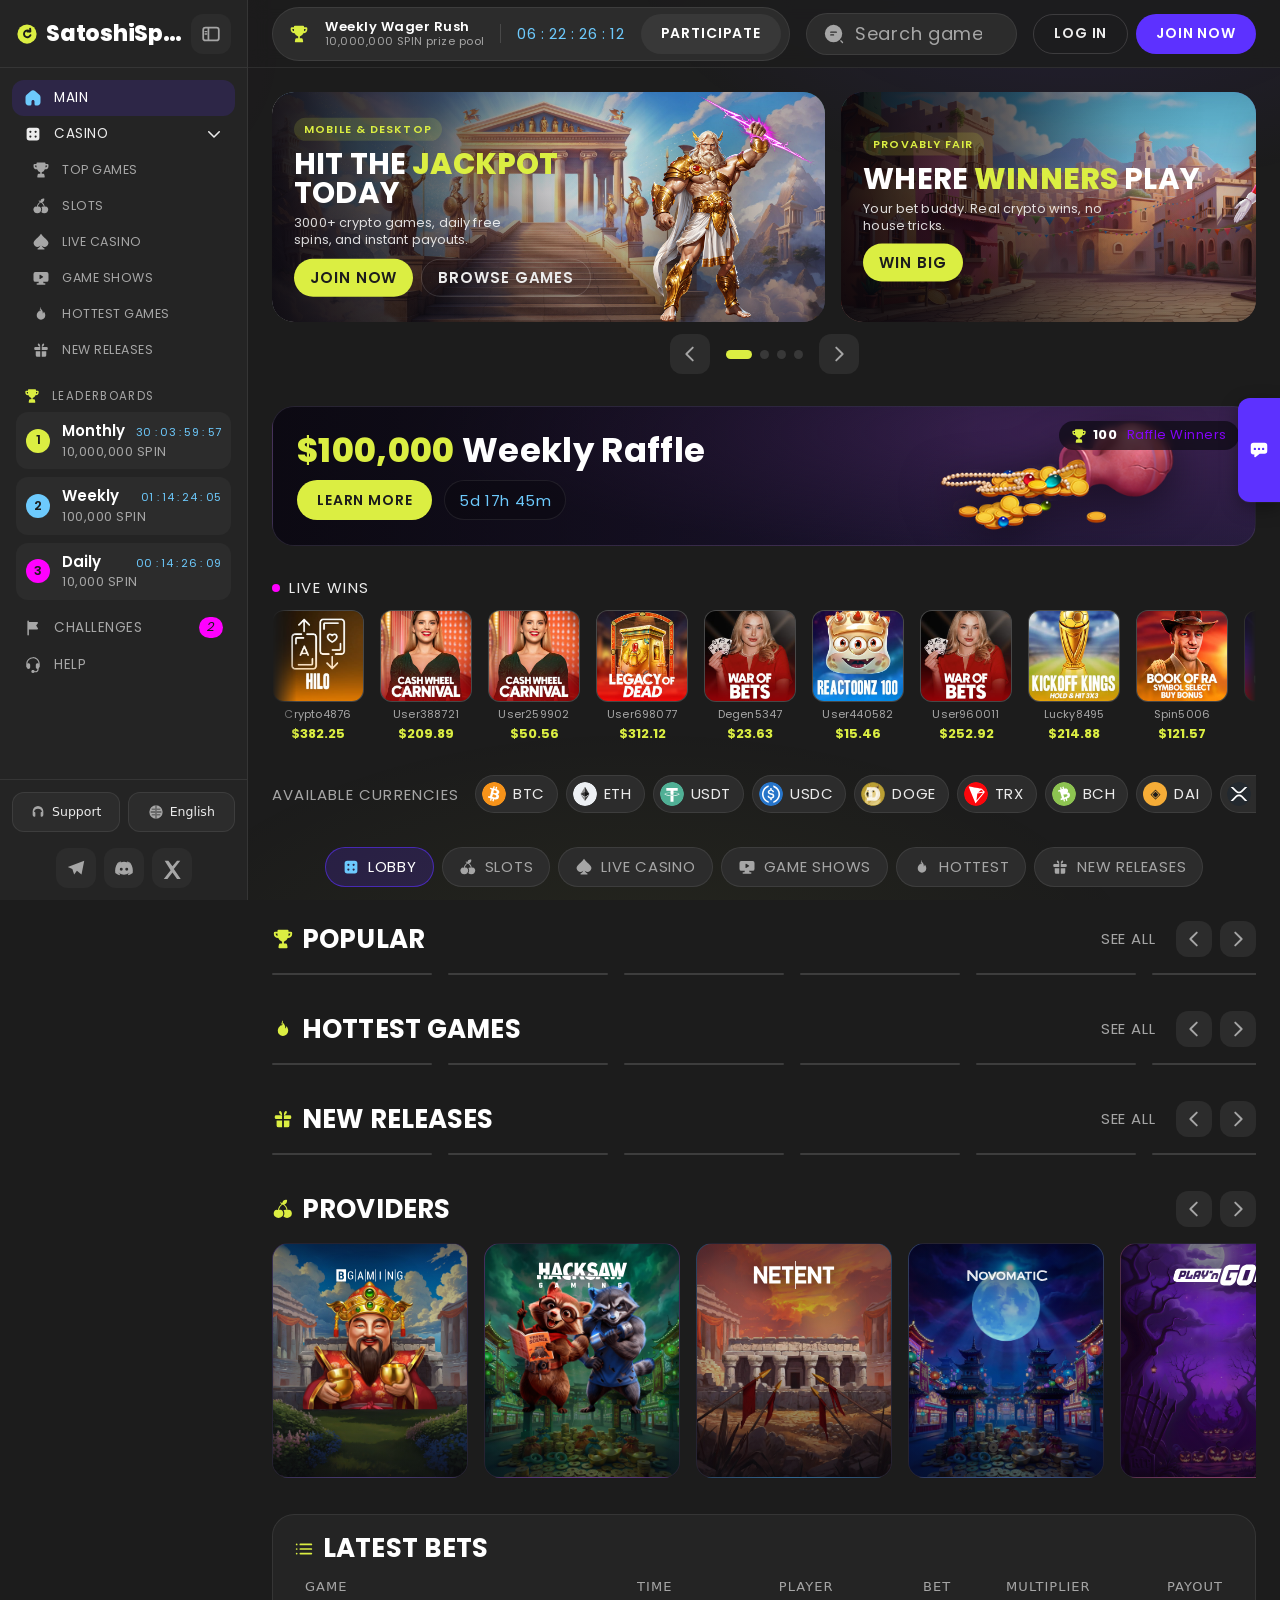
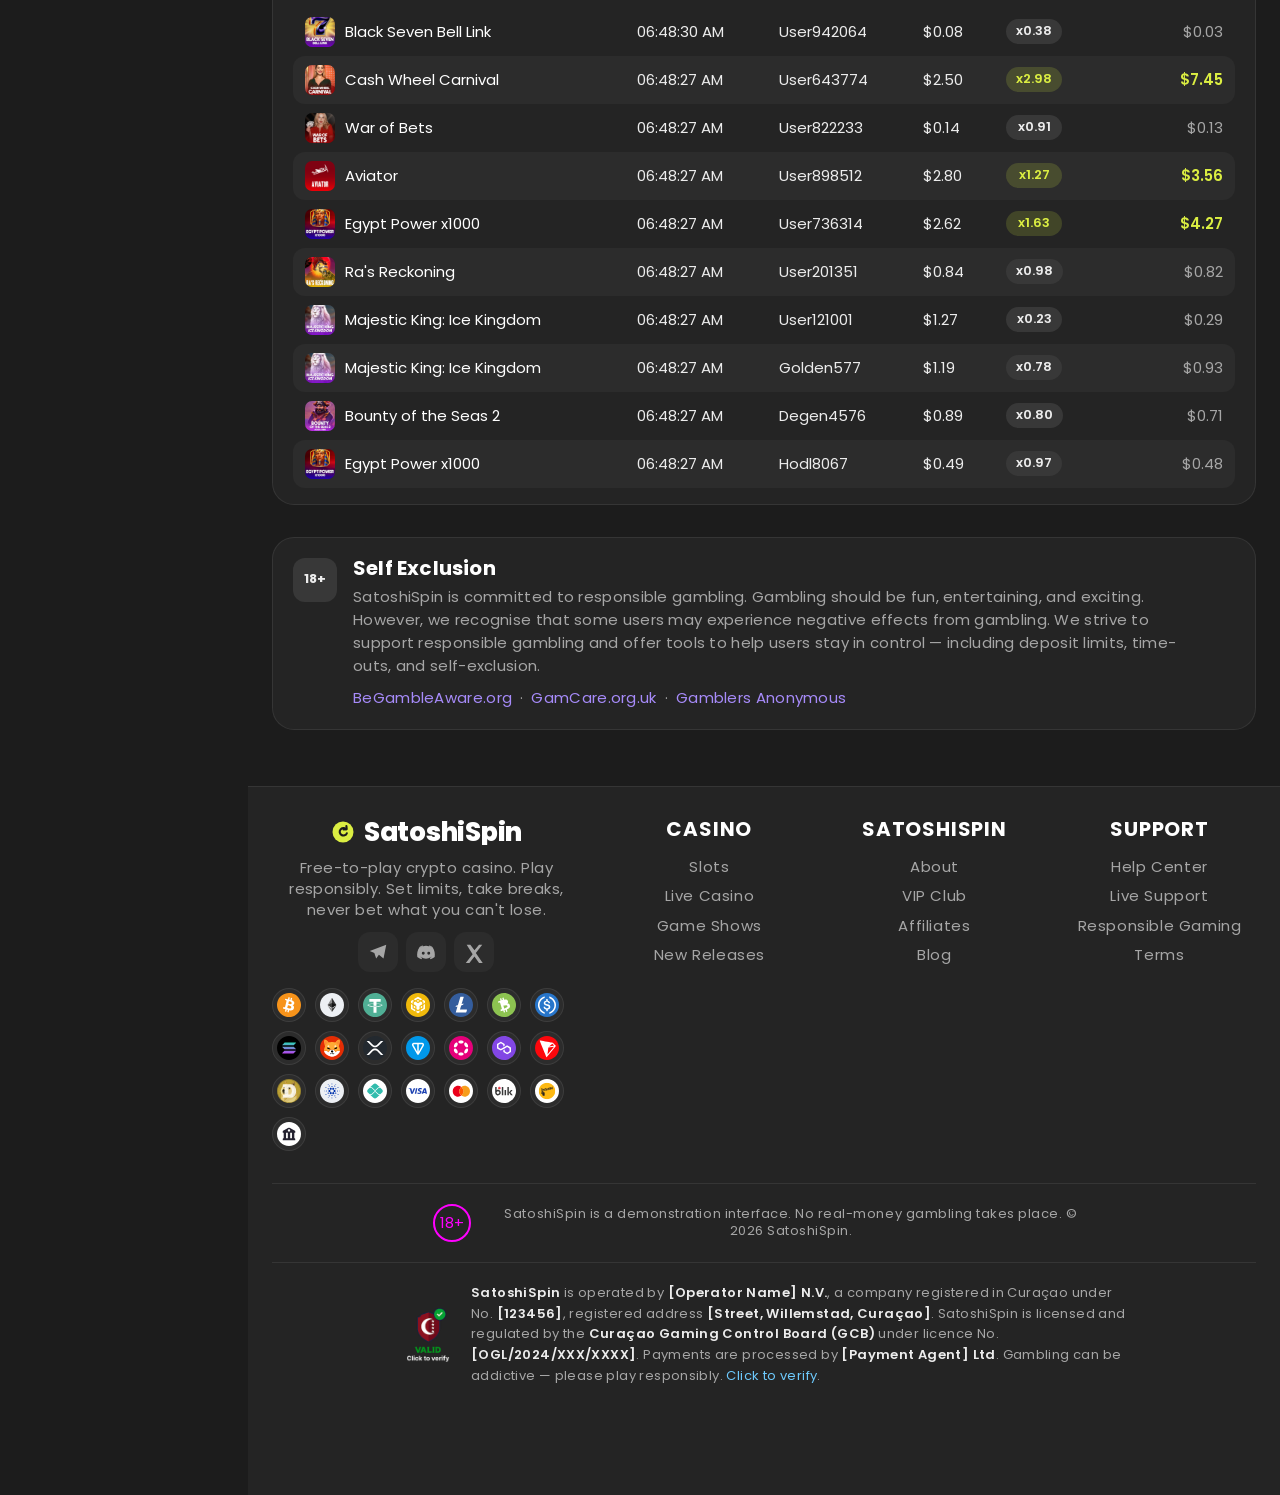
==== commit 7872859f: "Use uploaded raffle character; center the entire footer - Raffle: revert coin slot to coin.svg (sile" ====
--- a/index.html
+++ b/index.html
@@ -247,7 +247,7 @@
             <h2 class="raffle__title"><b>$100,000</b> Weekly Raffle</h2>
             <div class="raffle__row">
               <button class="btn btn--lime" type="button" data-toast="Weekly Raffle — opt in after you sign up.">Learn More</button>
-              <span class="raffle__cd"><img class="raffle__coin" src="assets/img/raffle/gl_symbol_print_3.png" alt="" onerror="this.remove()" /><span data-cd="495960" data-fmt="compact">5d 18h 6m</span></span>
+              <span class="raffle__cd"><img class="raffle__coin" src="assets/img/raffle/coin.svg" alt="" onerror="this.remove()" /><span data-cd="495960" data-fmt="compact">5d 18h 6m</span></span>
             </div>
           </div>
         </section>
--- a/assets/css/styles.css
+++ b/assets/css/styles.css
@@ -521,12 +521,14 @@
 .noscript { color: var(--muted); text-align: center; padding: var(--s-7); }
 
 /* ---------- footer ---------- */
-.footer { margin-top: var(--s-7); border-top: 1px solid var(--line); padding: var(--s-7) var(--s-6) calc(var(--s-8) + 60px); background: var(--surface-1); }
-.footer__grid { display: grid; grid-template-columns: 1.6fr 1fr 1fr 1fr; gap: var(--s-7); max-width: 1100px; }
-.footer__brand p { color: var(--muted); font-size: var(--fs-sm); letter-spacing: .03em; max-width: 40ch; margin: var(--s-3) 0; line-height: 1.4; }
+.footer { margin-top: var(--s-7); border-top: 1px solid var(--line); padding: var(--s-7) var(--s-6) calc(var(--s-8) + 60px); background: var(--surface-1); text-align: center; }
+.footer__grid { display: grid; grid-template-columns: 1.6fr 1fr 1fr 1fr; gap: var(--s-7); max-width: 1100px; margin: 0 auto; text-align: left; }
+.footer__brand { display: flex; flex-direction: column; align-items: center; text-align: center; }
+.footer__brand p { color: var(--muted); font-size: var(--fs-sm); letter-spacing: .03em; max-width: 40ch; margin: var(--s-3) auto; line-height: 1.4; }
 .logo--foot { display: inline-flex; align-items: center; gap: 9px; font-size: 26px; color: var(--ink); }
 .logo--foot .logo__mark { width: 24px; height: 24px; }
 .socials--foot { padding: 0; border: 0; }
+.footer__col { display: flex; flex-direction: column; align-items: center; text-align: center; }
 .footer__col h3 { color: var(--ink); font-size: var(--fs-lg); margin-bottom: var(--s-3); letter-spacing: .04em; }
 .footer__col a { display: block; color: var(--muted); font-size: var(--fs-sm); letter-spacing: .04em; padding: 5px 0; }
 .footer__col a:hover { color: var(--sky); }
@@ -597,7 +599,7 @@
   background: radial-gradient(120% 150% at 86% 18%, #3a2150, transparent 60%), linear-gradient(100deg, #15101f 0%, #1c1430 55%, #251b3c 100%);
 }
 .raffle__scrim { position: absolute; inset: 0; z-index: 1; pointer-events: none; background: linear-gradient(90deg, rgba(10,8,16,.82) 0%, rgba(10,8,16,.35) 46%, transparent 72%); }
-.raffle__char { position: absolute; right: clamp(80px, 15%, 240px); bottom: 0; z-index: 2; height: 128%; width: auto; object-fit: contain; object-position: bottom center; pointer-events: none; filter: drop-shadow(0 10px 22px rgba(0,0,0,.5)); }
+.raffle__char { position: absolute; right: clamp(40px, 8%, 180px); bottom: 50%; transform: translateY(50%); z-index: 2; height: auto; width: auto; max-height: 78%; max-width: 36%; object-fit: contain; pointer-events: none; filter: drop-shadow(0 10px 22px rgba(0,0,0,.5)); }
 .raffle__winners { position: absolute; top: 14px; right: 16px; z-index: 4; display: inline-flex; align-items: center; gap: 6px; padding: 6px 12px; border-radius: var(--r-pill); background: rgba(12,10,18,.7); backdrop-filter: blur(4px); color: var(--purple); font-size: var(--fs-xs); letter-spacing: .04em; white-space: nowrap; }
 .raffle__winners .ic { width: 16px; height: 16px; color: var(--lime); }
 .raffle__winners b { color: var(--ink); font-weight: 700; }
@@ -608,7 +610,7 @@
 .raffle__cd { display: inline-flex; align-items: center; gap: 7px; padding: 0 14px; height: 40px; border-radius: var(--r-pill); background: rgba(12,10,18,.55); border: 1px solid var(--line); color: var(--sky); font-variant-numeric: tabular-nums; letter-spacing: .04em; font-size: var(--fs-sm); }
 .raffle__coin { height: 18px; width: auto; max-width: 44px; object-fit: contain; flex: 0 0 auto; }
 @media (max-width: 720px) {
-  .raffle__char { right: 0; height: 108%; opacity: .45; }
+  .raffle__char { right: var(--s-2); max-height: 60%; max-width: 32%; opacity: .55; }
   .raffle__content { max-width: 100%; }
   .raffle__scrim { background: linear-gradient(90deg, rgba(10,8,16,.9) 0%, rgba(10,8,16,.6) 60%, rgba(10,8,16,.3) 100%); }
 }
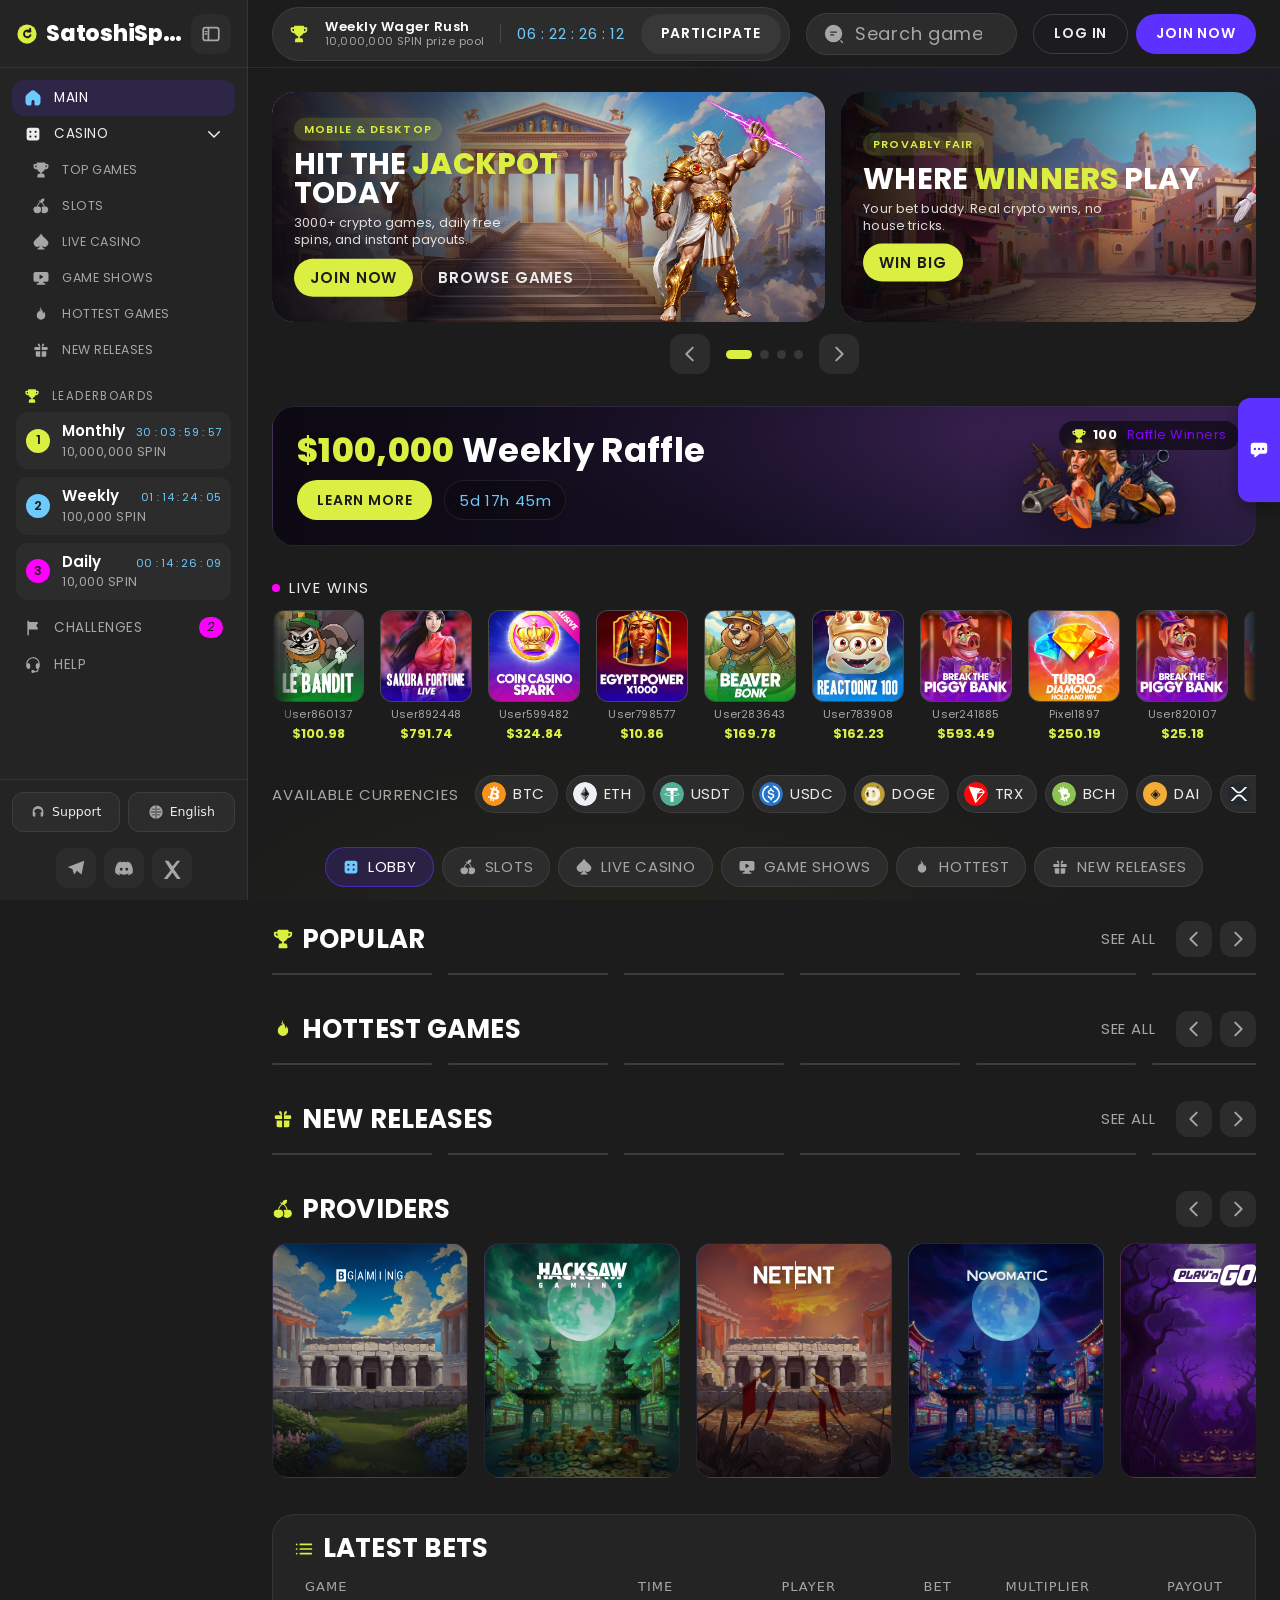
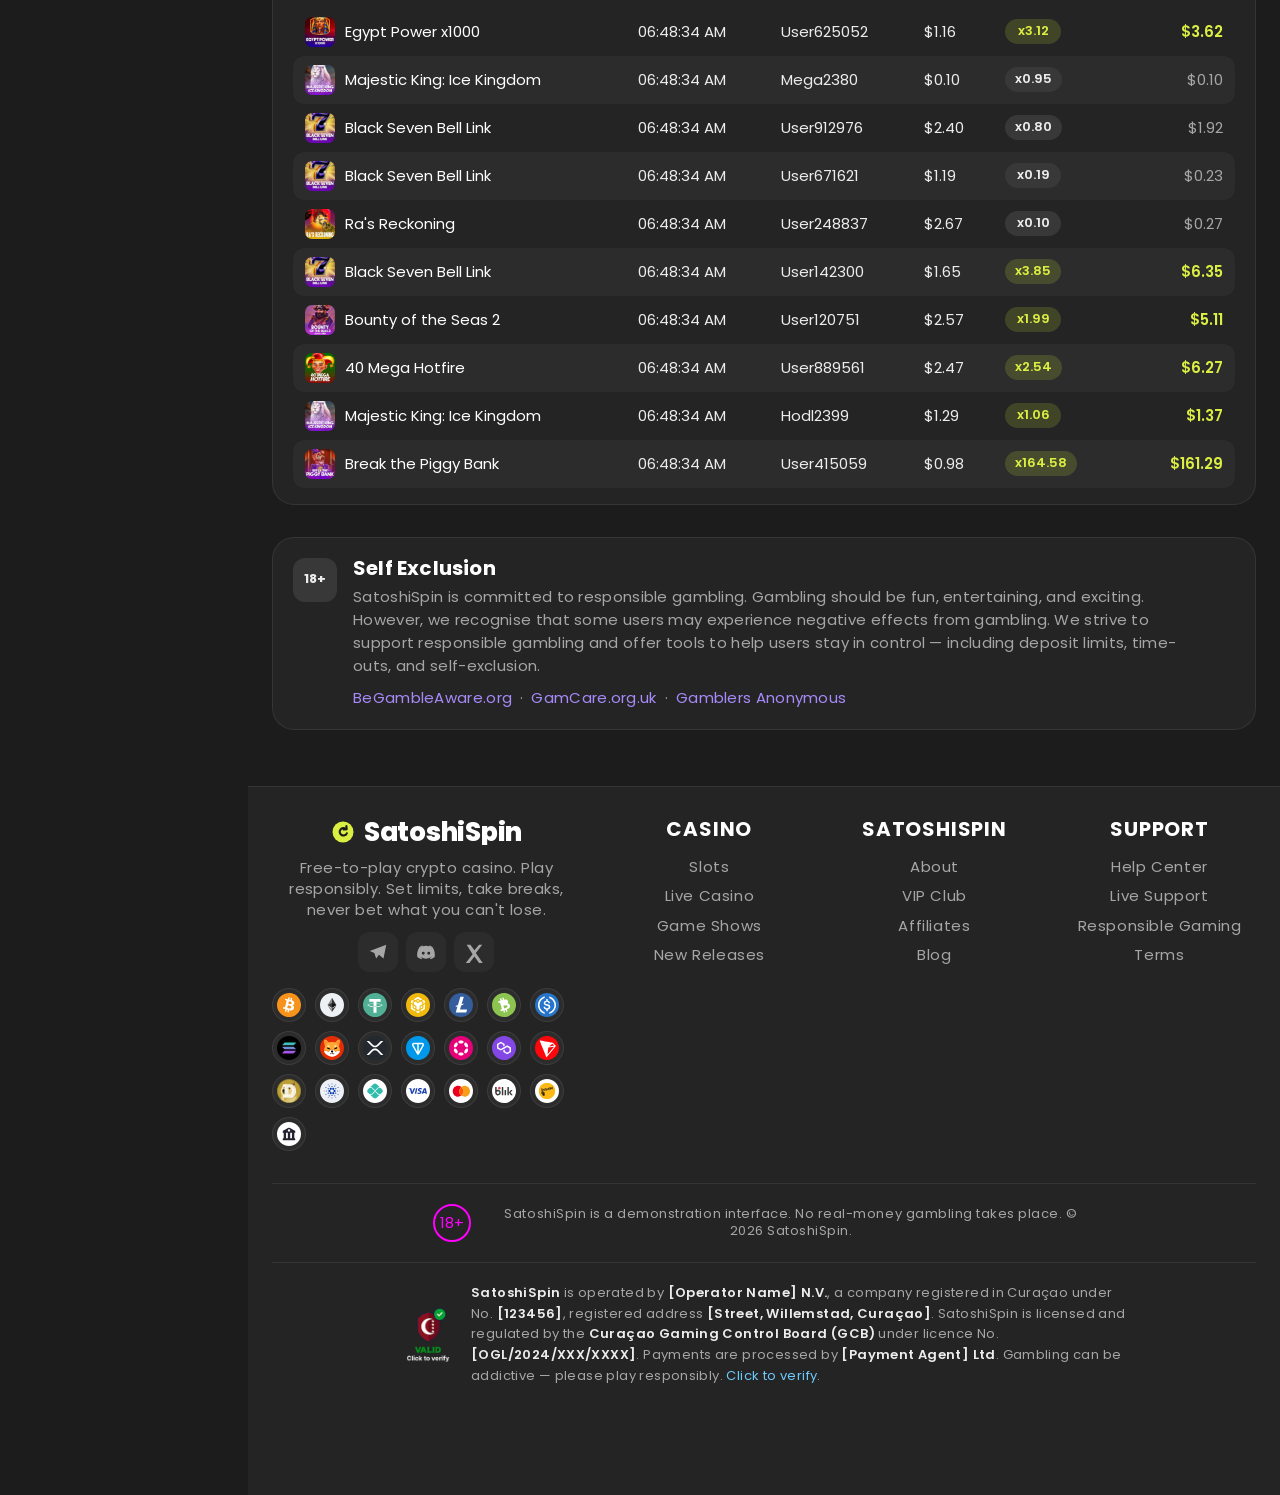
==== commit bad77abe: "Bigger register heading, fix right-side gutter, SSO + brand-logo slots - Register modal:   - Title u" ====
--- a/index.html
+++ b/index.html
@@ -77,7 +77,10 @@
     <aside class="sidebar" id="sidebar" aria-label="Primary navigation">
       <div class="sidebar__top">
         <a class="logo" href="#main" aria-label="SatoshiSpin, home">
-          <svg class="logo__mark" aria-hidden="true"><use href="#i-logo"/></svg>
+          <span class="logo__mark">
+            <img class="logo__img" src="assets/img/brand/logo.svg" alt="" onerror="var m=this.closest('.logo__mark'); if(m){m.classList.add('is-fallback');} this.remove();" />
+            <svg aria-hidden="true"><use href="#i-logo"/></svg>
+          </span>
           <span class="logo__text">SatoshiSpin</span>
         </a>
         <button class="icon-btn sidebar__toggle" data-nav-toggle aria-label="Collapse menu" aria-expanded="true" aria-controls="sidebar">
@@ -329,7 +332,7 @@
       <footer class="footer">
         <div class="footer__grid">
           <div class="footer__brand">
-            <span class="logo logo--foot"><svg class="logo__mark" aria-hidden="true"><use href="#i-logo"/></svg><span class="logo__text">SatoshiSpin</span></span>
+            <span class="logo logo--foot"><span class="logo__mark"><img class="logo__img" src="assets/img/brand/logo.svg" alt="" onerror="var m=this.closest('.logo__mark'); if(m){m.classList.add('is-fallback');} this.remove();" /><svg aria-hidden="true"><use href="#i-logo"/></svg></span><span class="logo__text">SatoshiSpin</span></span>
             <p>Free-to-play crypto casino. Play responsibly. Set limits, take breaks, never bet what you can't lose.</p>
             <div class="socials socials--foot">
               <a class="icon-btn" href="#main" aria-label="Telegram"><svg class="ic" aria-hidden="true"><use href="#i-tg"/></svg></a>
--- a/assets/css/styles.css
+++ b/assets/css/styles.css
@@ -140,7 +140,10 @@
   font-size: var(--fs-logo); letter-spacing: -.01em; color: var(--ink);
   font-weight: 800; text-transform: none; line-height: 1;
 }
-.logo__mark { width: 22px; height: 22px; flex: 0 0 auto; color: var(--lime); }
+.logo__mark { position: relative; width: 22px; height: 22px; flex: 0 0 auto; color: var(--lime); display: inline-grid; place-items: center; }
+.logo__mark > svg { width: 100%; height: 100%; display: none; }
+.logo__mark.is-fallback > svg { display: block; }
+.logo__mark .logo__img { width: 100%; height: 100%; object-fit: contain; display: block; }
 .logo__text { overflow: hidden; text-overflow: ellipsis; white-space: nowrap; }
 .logo--top { display: none; }
 .sidebar__toggle { display: grid; }
@@ -692,7 +695,7 @@
   background: var(--surface-1); color: var(--text); box-shadow: var(--sh-2); overflow: hidden;
 }
 .modal.modal--wide { width: min(820px, calc(100vw - 32px)); }
-.modal.modal--wide .modal__inner { padding: 0; max-height: calc(100dvh - 48px); }
+.modal.modal--wide .modal__inner { padding: 0; max-height: calc(100dvh - 48px); overflow: hidden; }
 .modal::backdrop { background: rgba(0,0,0,.62); backdrop-filter: blur(3px); }
 .modal[open] { animation: modalIn var(--t-mid) var(--ease-out); }
 @keyframes modalIn { from { opacity: 0; transform: translateY(10px) scale(.98); } to { opacity: 1; transform: none; } }
@@ -742,8 +745,8 @@
 .auth__close { position: absolute; top: 12px; right: 12px; width: 32px; height: 32px; background: transparent; color: var(--muted); }
 .auth__close:hover { color: var(--ink); background: var(--surface-2); }
 .auth__close .ic { width: 16px; height: 16px; }
-.auth__title { font-size: 22px; color: var(--ink); text-transform: none; letter-spacing: 0; line-height: 1.1; margin-bottom: 2px; }
-.auth__sub { color: var(--muted); font-size: 13px; margin-bottom: 10px; }
+.auth__title { font-size: 30px; color: var(--ink); text-transform: none; letter-spacing: -.01em; line-height: 1.05; margin-bottom: 4px; font-weight: 800; }
+.auth__sub { color: var(--muted); font-size: 15px; margin-bottom: 14px; }
 .auth__sub button { color: var(--violet); font-weight: 600; }
 .auth__sub button:hover { color: var(--sky); }
 .auth .field { margin-bottom: 10px; gap: 5px; }
@@ -775,6 +778,7 @@
 .auth__sso { display: grid; grid-template-columns: 1fr 1fr; gap: 10px; }
 .auth__sso .btn { background: var(--surface-2); border: 1px solid var(--line-2); color: var(--text); height: 40px; gap: 8px; font-size: 12.5px; text-transform: none; letter-spacing: .02em; }
 .auth__sso .btn:hover { background: var(--surface-3); border-color: var(--violet); }
+.sso-ic { width: 18px; height: 18px; object-fit: contain; display: block; flex: 0 0 auto; }
 .sso-g { width: 18px; height: 18px; border-radius: 50%; background: conic-gradient(from -30deg, #ea4335, #fbbc05, #34a853, #4285f4, #ea4335); display: grid; place-items: center; color: #fff; font-size: 11px; font-weight: 700; }
 .sso-m { font-size: 18px; }
 .auth__legal { color: var(--muted); font-size: 11px; letter-spacing: .02em; text-align: center; margin-top: var(--s-4); line-height: 1.45; text-transform: none; }
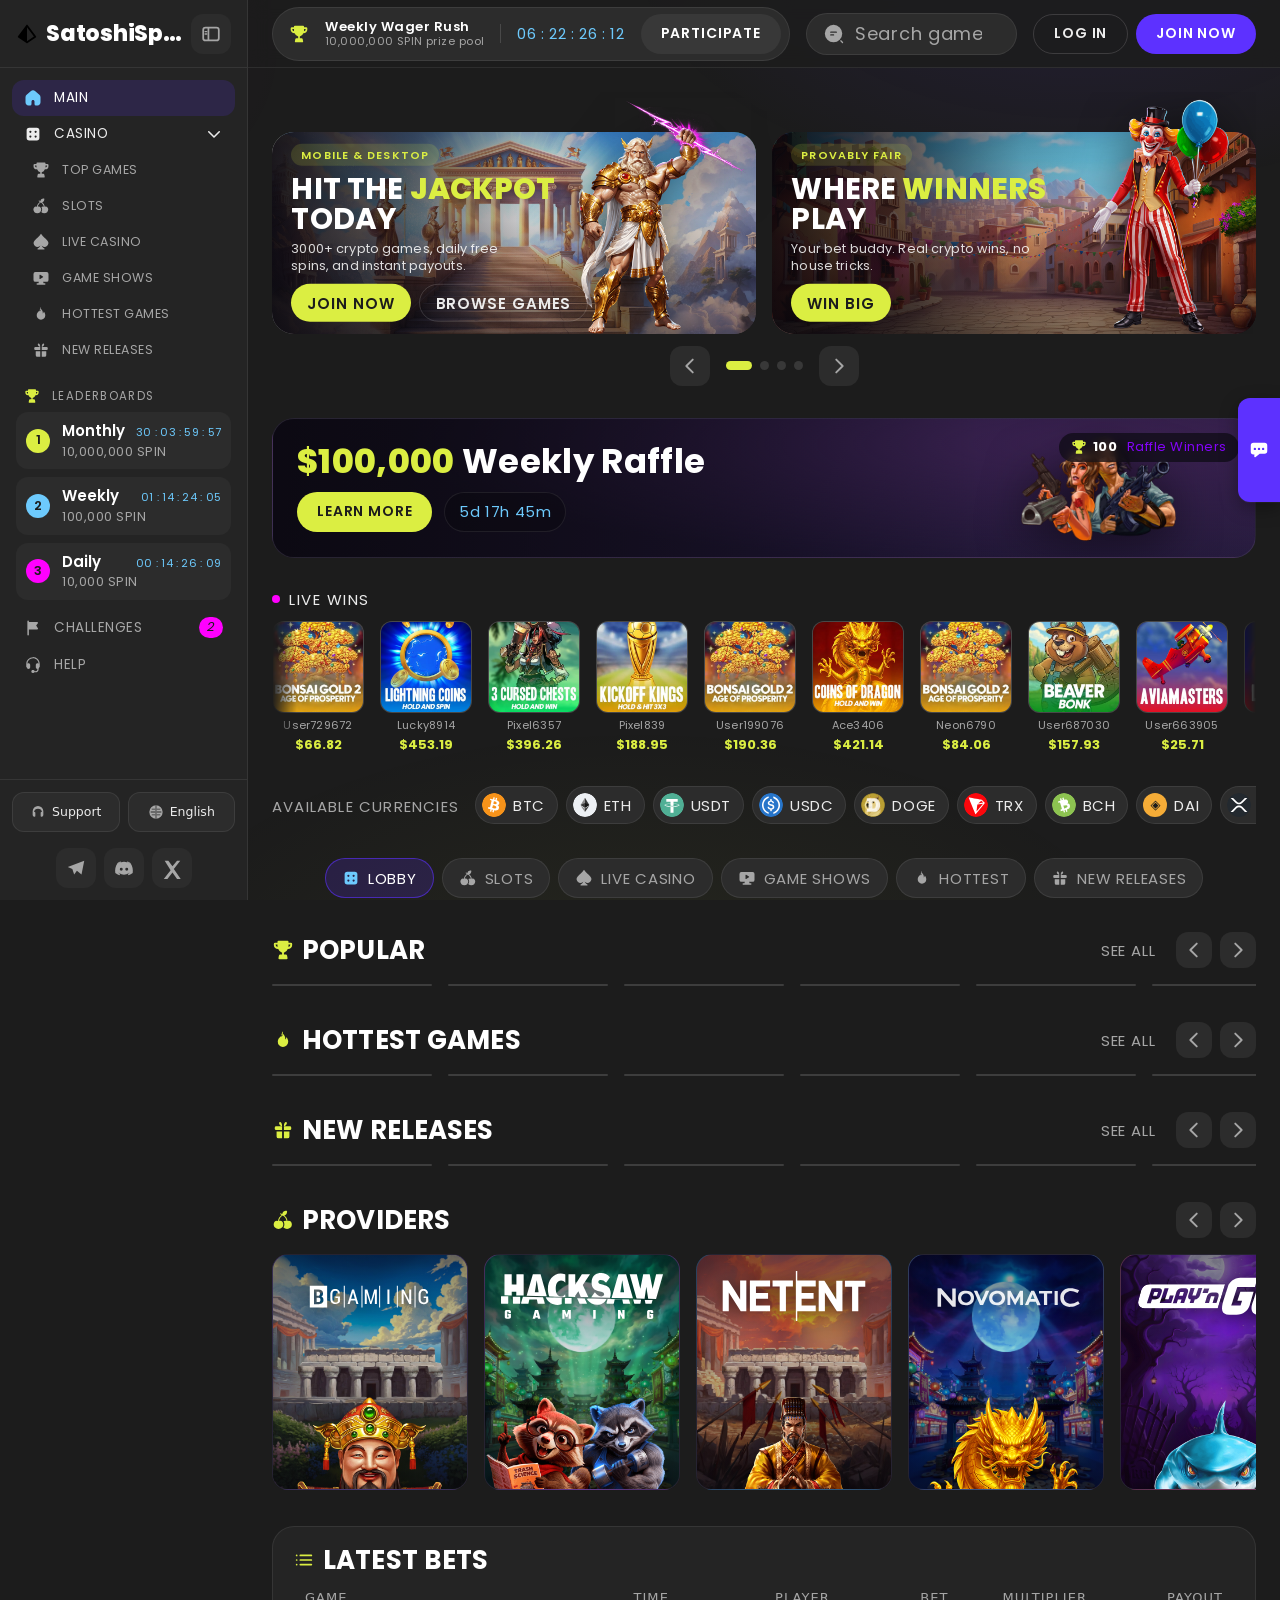
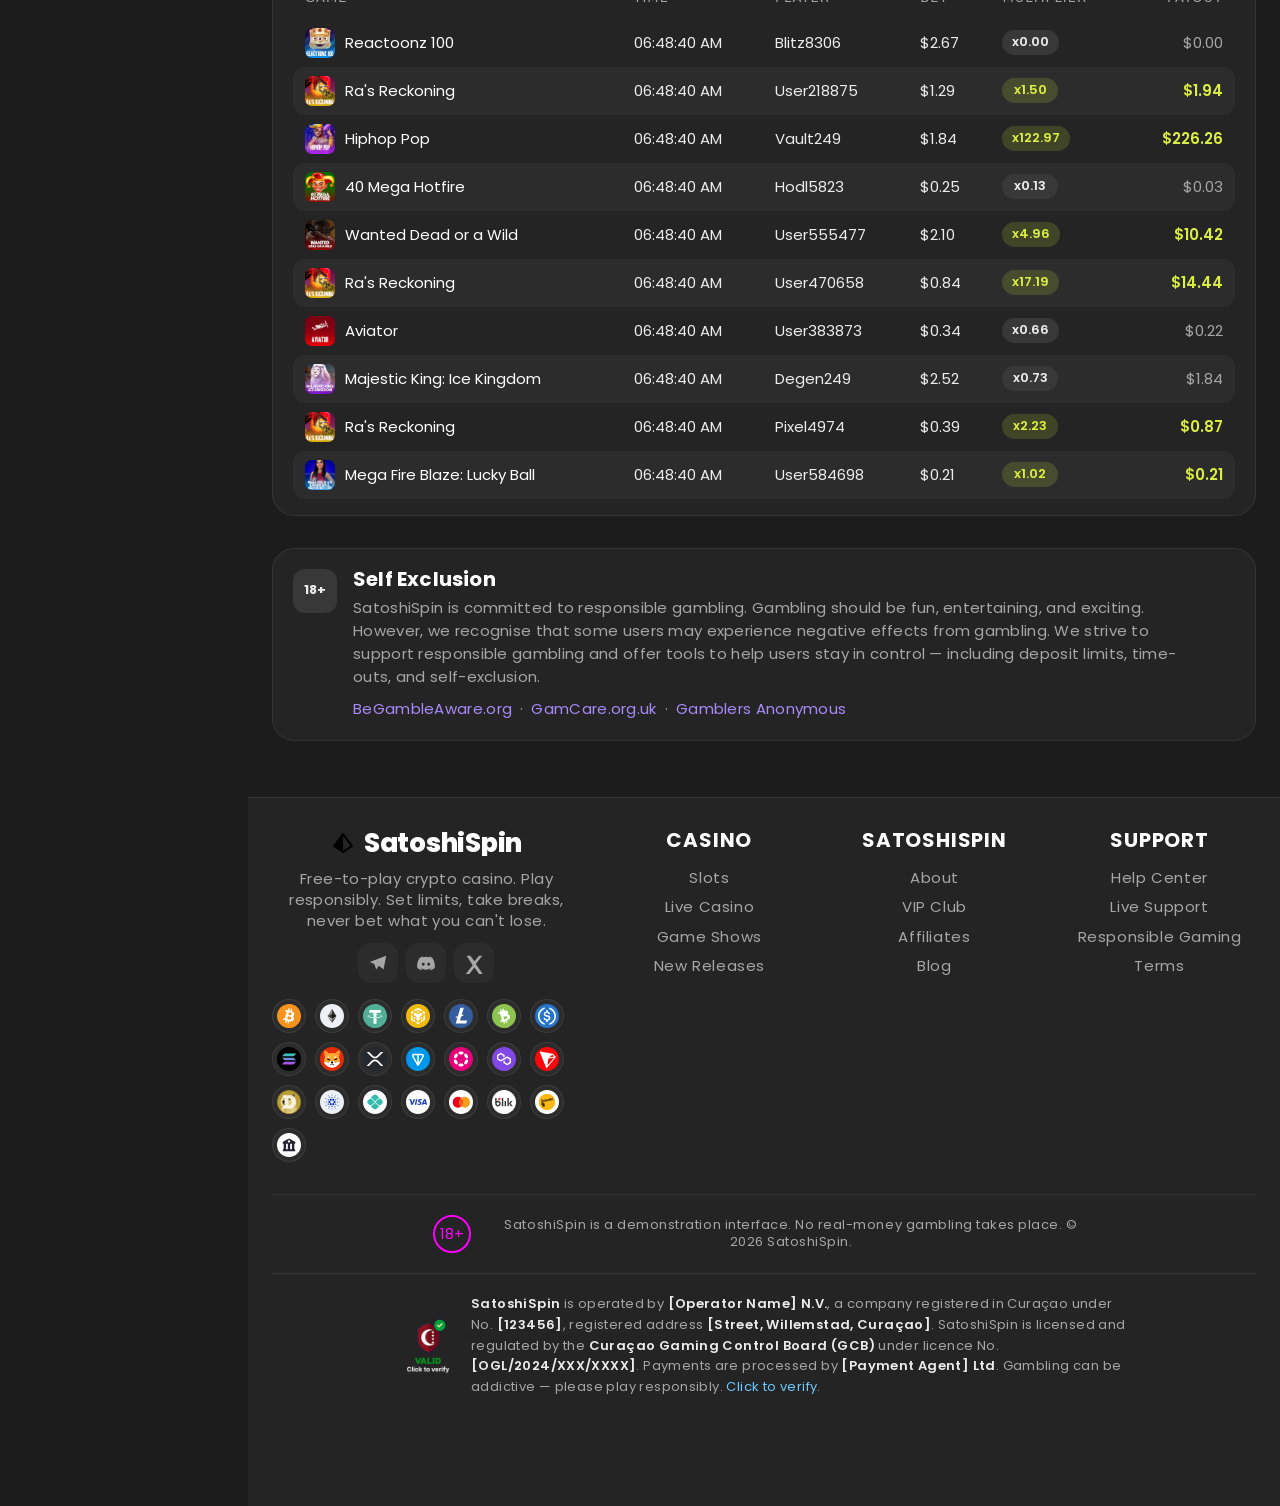
==== commit dc7823c1: "Hook up uploaded brand logo + MetaMask icon (filename fixes) - Brand mark: repoint sidebar + footer " ====
--- a/index.html
+++ b/index.html
@@ -78,7 +78,7 @@
       <div class="sidebar__top">
         <a class="logo" href="#main" aria-label="SatoshiSpin, home">
           <span class="logo__mark">
-            <img class="logo__img" src="assets/img/brand/logo.svg" alt="" onerror="var m=this.closest('.logo__mark'); if(m){m.classList.add('is-fallback');} this.remove();" />
+            <img class="logo__img" src="assets/img/brand/satoshispin%20logo.svg" alt="" onerror="var m=this.closest('.logo__mark'); if(m){m.classList.add('is-fallback');} this.remove();" />
             <svg aria-hidden="true"><use href="#i-logo"/></svg>
           </span>
           <span class="logo__text">SatoshiSpin</span>
@@ -332,7 +332,7 @@
       <footer class="footer">
         <div class="footer__grid">
           <div class="footer__brand">
-            <span class="logo logo--foot"><span class="logo__mark"><img class="logo__img" src="assets/img/brand/logo.svg" alt="" onerror="var m=this.closest('.logo__mark'); if(m){m.classList.add('is-fallback');} this.remove();" /><svg aria-hidden="true"><use href="#i-logo"/></svg></span><span class="logo__text">SatoshiSpin</span></span>
+            <span class="logo logo--foot"><span class="logo__mark"><img class="logo__img" src="assets/img/brand/satoshispin%20logo.svg" alt="" onerror="var m=this.closest('.logo__mark'); if(m){m.classList.add('is-fallback');} this.remove();" /><svg aria-hidden="true"><use href="#i-logo"/></svg></span><span class="logo__text">SatoshiSpin</span></span>
             <p>Free-to-play crypto casino. Play responsibly. Set limits, take breaks, never bet what you can't lose.</p>
             <div class="socials socials--foot">
               <a class="icon-btn" href="#main" aria-label="Telegram"><svg class="ic" aria-hidden="true"><use href="#i-tg"/></svg></a>
--- a/assets/css/styles.css
+++ b/assets/css/styles.css
@@ -315,18 +315,21 @@
 /* hero carousel — full-width image banners */
 .hero { display: flex; flex-direction: column; gap: var(--s-3); }
 .hero__viewport {
-  overflow-x: auto; scroll-snap-type: x mandatory; scrollbar-width: none;
-  -webkit-overflow-scrolling: touch; border-radius: var(--r-xl);
+  overflow-x: auto; overflow-y: hidden; scroll-snap-type: x mandatory; scrollbar-width: none;
+  -webkit-overflow-scrolling: touch;
+  /* top room so the character can bleed above its tile without being clipped */
+  padding-top: 40px;
 }
 .hero__track { display: flex; gap: var(--s-4); }
 .banner {
-  position: relative; flex: 0 0 calc((100% - var(--s-4)) / 1.75); max-width: calc((100% - var(--s-4)) / 1.75);
+  position: relative; flex: 0 0 calc((100% - var(--s-4)) / 2); max-width: calc((100% - var(--s-4)) / 2);
   scroll-snap-align: start; isolation: isolate;
-  border-radius: var(--r-xl); overflow: hidden;
+  border-radius: var(--r-xl); overflow: visible;
   aspect-ratio: 12 / 5; background: #0e0b14;
 }
-/* background layer: per-slide gradient fallback, real photo layered on top */
-.banner__bg { position: absolute; inset: 0; z-index: 0; }
+/* background layer: per-slide gradient fallback, real photo layered on top.
+   keeps its own rounded clip so the banner can stay overflow:visible for the character */
+.banner__bg { position: absolute; inset: 0; z-index: 0; border-radius: inherit; overflow: hidden; }
 .banner__bgimg { position: absolute; inset: 0; width: 100%; height: 100%; object-fit: cover; }
 /* subtle dark overlay sandwiched between the background and the character so
    the character pops and the copy stays readable (sits below char z3 + content z4) */
@@ -340,13 +343,15 @@
 .banner--4 .banner__bg { background: radial-gradient(82% 120% at 86% 14%, #2f8a5a, transparent 60%), linear-gradient(120deg, #123a26, #0a0f0c); }
 /* left scrim: dark enough to read the copy, clears past the midpoint so the artwork shows */
 .banner__scrim {
-  position: absolute; inset: 0; z-index: 2; pointer-events: none;
+  position: absolute; inset: 0; z-index: 2; pointer-events: none; border-radius: inherit;
   background: linear-gradient(90deg, rgba(8,6,12,.9) 0%, rgba(8,6,12,.55) 30%, rgba(8,6,12,.12) 52%, transparent 66%);
 }
+/* character bleeds ~13% above the tile for a 3D pop (fixed px keeps the bleed
+   consistent across tile sizes; the viewport's padding-top gives it clearance) */
 .banner__char {
   position: absolute; right: 1%; bottom: 0; z-index: 3;
-  height: 100%; width: auto; max-width: 46%; object-fit: contain; object-position: bottom right;
-  pointer-events: none; filter: drop-shadow(0 10px 24px rgba(0,0,0,.45));
+  height: calc(100% + 34px); width: auto; max-width: 56%; object-fit: contain; object-position: bottom right;
+  pointer-events: none; filter: drop-shadow(0 14px 24px rgba(0,0,0,.55));
 }
 .banner__content {
   position: absolute; left: clamp(16px, 4%, 40px); top: 50%; transform: translateY(-50%);
@@ -364,12 +369,15 @@
 .banner__cta .btn { height: 38px; padding: 0 var(--s-4); font-size: var(--fs-sm); }
 
 @media (max-width: 760px) {
-  .banner { flex: 0 0 100%; max-width: 100%; aspect-ratio: 16 / 11; }
-  .banner__content { max-width: 76%; }
-  .banner__char { max-width: 50%; }
+  .hero__viewport { padding-top: 30px; }
+  .banner { flex: 0 0 100%; max-width: 100%; aspect-ratio: 16 / 10; }
+  .banner__content { max-width: 70%; }
+  .banner__char { max-width: 48%; height: calc(100% + 24px); }
   .banner__scrim { background: linear-gradient(90deg, rgba(8,6,12,.95) 0%, rgba(8,6,12,.78) 46%, rgba(8,6,12,.4) 74%, rgba(8,6,12,.18) 100%); }
 }
 @media (max-width: 460px) {
+  .hero__viewport { padding-top: 10px; }
+  .banner { aspect-ratio: 3 / 2; }
   .banner__char { display: none; }
   .banner__content { max-width: 92%; }
 }
@@ -632,9 +640,9 @@
 .provider__bg { position: absolute; inset: 0; width: 100%; height: 100%; object-fit: cover; z-index: 0; }
 /* gentle overlay between the background and the character */
 .provider__scrim { position: absolute; inset: 0; z-index: 1; pointer-events: none; background: linear-gradient(180deg, rgba(8,6,14,.5) 0%, rgba(8,6,14,.14) 42%, rgba(8,6,14,.66) 100%); }
-.provider__char { position: absolute; left: 0; right: 0; bottom: 0; z-index: 2; height: 84%; width: 100%; object-fit: contain; object-position: bottom center; pointer-events: none; filter: drop-shadow(0 8px 18px rgba(0,0,0,.5)); }
+.provider__char { position: absolute; left: 0; right: 0; bottom: -88; z-index: 2; height: 120%; width: 100%; object-fit: contain; object-position: bottom center; pointer-events: none; filter: drop-shadow(0 8px 18px rgba(0,0,0,.5)); }
 .provider__logo { position: absolute; left: 12px; right: 12px; top: 16px; z-index: 3; display: grid; place-items: center; min-height: 30px; }
-.provider__logo img { height: 28px; width: auto; max-width: 100%; object-fit: contain; filter: drop-shadow(0 2px 8px rgba(0,0,0,.55)); }
+.provider__logo img { height: 50px; width: auto; max-width: 100%; object-fit: contain; filter: drop-shadow(0 2px 8px rgba(0,0,0,.55)); }
 .provider__logo span { color: #fff; font-weight: 700; font-size: var(--fs-base); letter-spacing: .02em; text-transform: uppercase; text-shadow: 0 2px 8px rgba(0,0,0,.5); }
 .provider:hover { transform: translateY(-6px); border-color: rgba(255,255,255,.2); box-shadow: 0 16px 44px rgba(93,49,255,.42); }
 
@@ -859,6 +867,17 @@
 /* ===========================================================================
    RESPONSIVE
    =========================================================================== */
+/* large desktops — keep content from sprawling, give tiles more presence */
+@media (min-width: 1500px) {
+  .lobby { max-width: 1640px; margin-inline: auto; width: 100%; }
+  .grid { grid-auto-columns: 176px; }
+  .providers__track { grid-auto-columns: 216px; }
+}
+/* tablet — 2 hero tiles still, comfortable game tiles */
+@media (min-width: 681px) and (max-width: 1024px) {
+  .grid { grid-auto-columns: 168px; }
+}
+
 @media (max-width: 1024px) {
   .app { grid-template-columns: 1fr; }
   .sidebar {
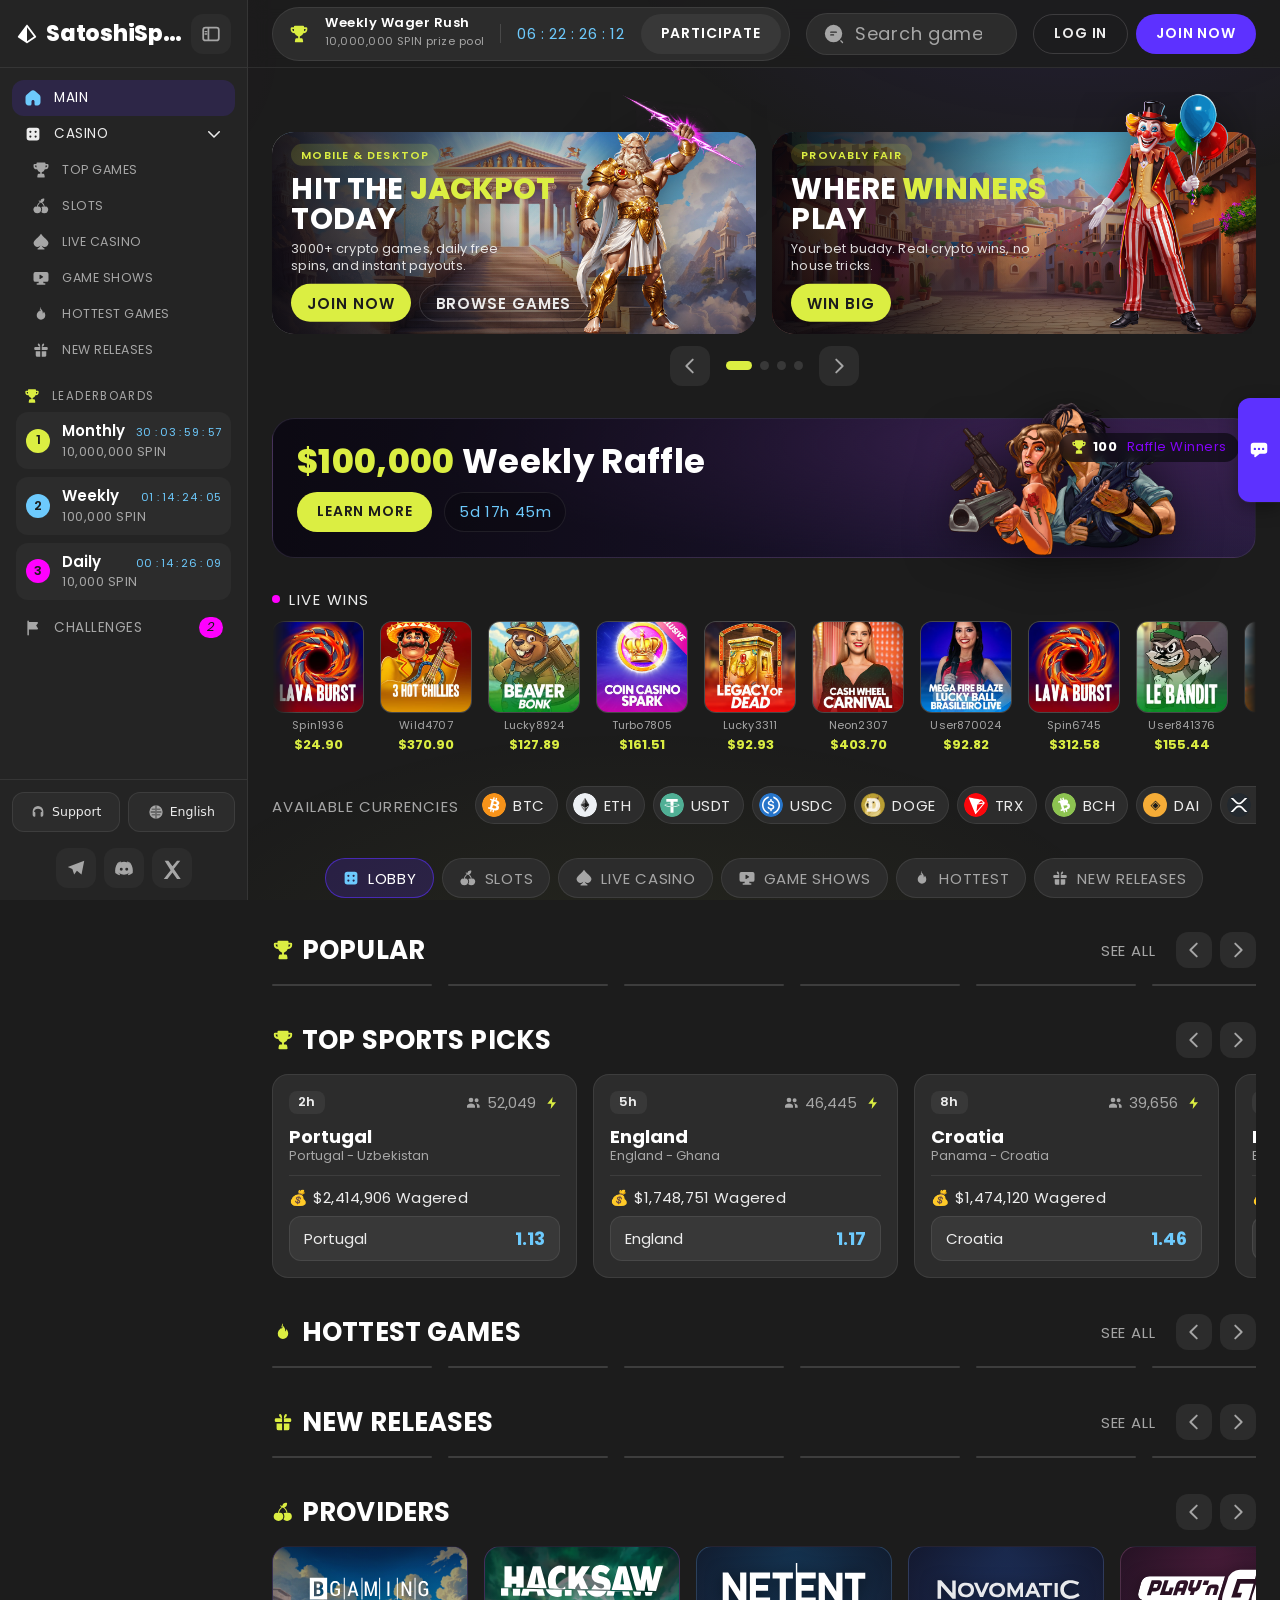
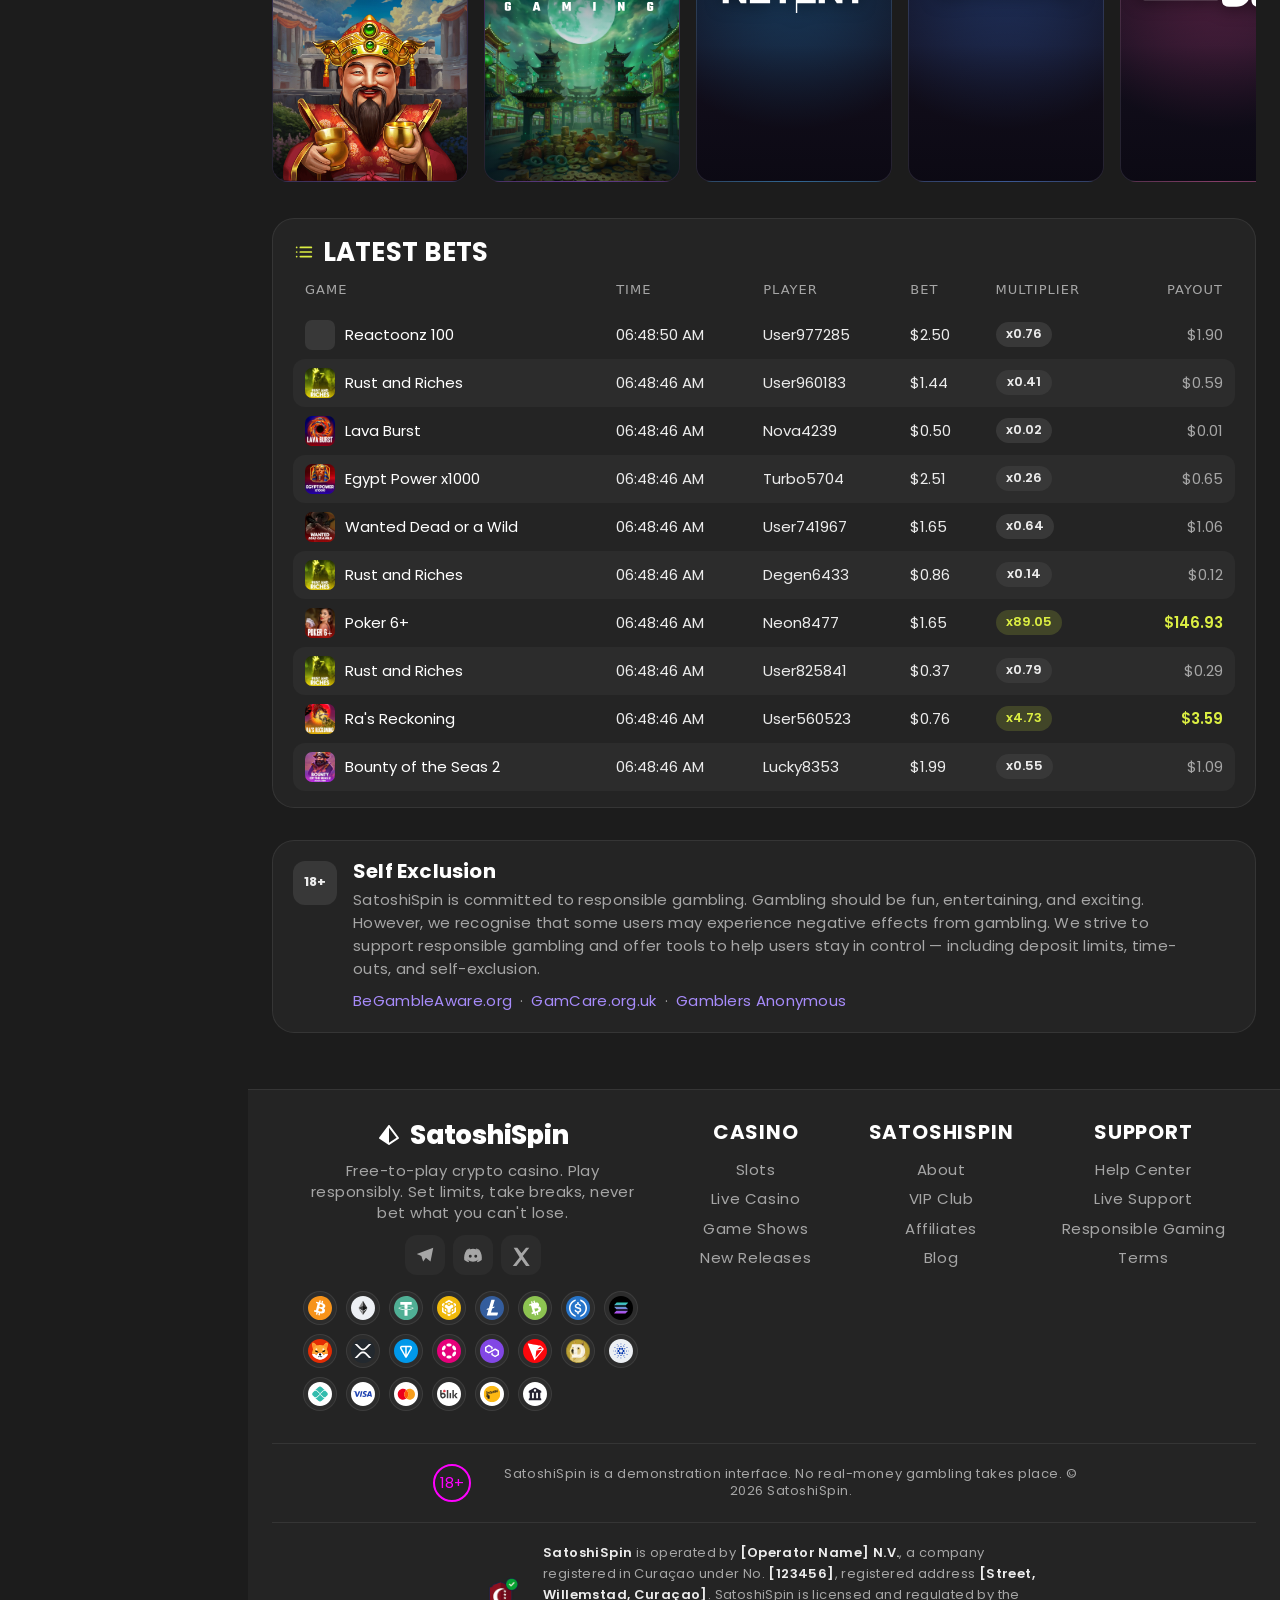
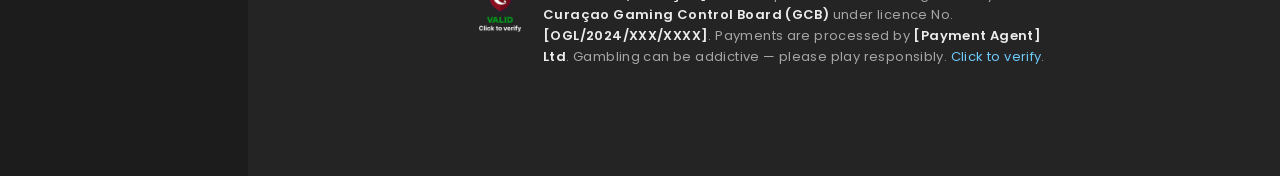
==== commit 431f4d3d: "Raffle 3D char, centered footer, sportsbook, white logo, register copy, mobile hero char 1. Raffle: " ====
--- a/index.html
+++ b/index.html
@@ -69,6 +69,7 @@
       <symbol id="i-panel" viewBox="0 0 24 24"><rect x="3.5" y="5" width="17" height="14" rx="2.5" fill="none" stroke="currentColor" stroke-width="1.9"/><path d="M9.2 5v14" stroke="currentColor" stroke-width="1.9"/><path d="M5.6 9.4h1.7M5.6 12h1.7" stroke="currentColor" stroke-width="1.6" stroke-linecap="round"/></symbol>
       <symbol id="i-chat" viewBox="0 0 24 24"><path fill="currentColor" d="M6 4h12a3 3 0 0 1 3 3v6a3 3 0 0 1-3 3h-5.2l-4.5 3.6A1 1 0 0 1 6.8 19l.2-2H6a3 3 0 0 1-3-3V7a3 3 0 0 1 3-3Zm1.5 5.5a1.3 1.3 0 1 0 0 2.6 1.3 1.3 0 0 0 0-2.6Zm4.5 0a1.3 1.3 0 1 0 0 2.6 1.3 1.3 0 0 0 0-2.6Zm4.5 0a1.3 1.3 0 1 0 0 2.6 1.3 1.3 0 0 0 0-2.6Z"/></symbol>
       <symbol id="i-eye" viewBox="0 0 24 24"><path fill="currentColor" d="M12 5C7 5 3 9 1.6 12 3 15 7 19 12 19s9-4 10.4-7C21 9 17 5 12 5Zm0 11a4 4 0 1 1 0-8 4 4 0 0 1 0 8Zm0-6a2 2 0 1 0 0 4 2 2 0 0 0 0-4Z"/></symbol>
+      <symbol id="i-users" viewBox="0 0 24 24"><path fill="currentColor" d="M9 11a3.5 3.5 0 1 0 0-7 3.5 3.5 0 0 0 0 7Zm0 1.6c-3 0-6 1.5-6 4V19h12v-2.4c0-2.5-3-4-6-4Zm8.4-1.6a3 3 0 1 0 0-6 3 3 0 0 0 0 6Zm.6 1.6c-.5 0-1 .05-1.5.16.95.84 1.5 2 1.5 3.44V19h4v-2.4c0-2.1-2.1-3.2-4-3.6Z"/></symbol>
     </defs>
   </svg>
 
@@ -130,7 +131,6 @@
         </ul>
 
         <a class="nav__item" href="#main"><svg class="ic" aria-hidden="true"><use href="#i-flag"/></svg><span>Challenges</span><em class="pip">2</em></a>
-        <a class="nav__item" href="#main"><svg class="ic" aria-hidden="true"><use href="#i-info"/></svg><span>Help</span></a>
       </nav>
 
       <div class="sidebar__actions">
--- a/assets/css/styles.css
+++ b/assets/css/styles.css
@@ -140,10 +140,11 @@
   font-size: var(--fs-logo); letter-spacing: -.01em; color: var(--ink);
   font-weight: 800; text-transform: none; line-height: 1;
 }
-.logo__mark { position: relative; width: 22px; height: 22px; flex: 0 0 auto; color: var(--lime); display: inline-grid; place-items: center; }
+.logo__mark { position: relative; width: 22px; height: 22px; flex: 0 0 auto; color: #fff; display: inline-grid; place-items: center; }
 .logo__mark > svg { width: 100%; height: 100%; display: none; }
 .logo__mark.is-fallback > svg { display: block; }
-.logo__mark .logo__img { width: 100%; height: 100%; object-fit: contain; display: block; }
+/* force the brand mark to render white regardless of the source artwork's colors */
+.logo__mark .logo__img { width: 100%; height: 100%; object-fit: contain; display: block; filter: brightness(0) invert(1); }
 .logo__text { overflow: hidden; text-overflow: ellipsis; white-space: nowrap; }
 .logo--top { display: none; }
 .sidebar__toggle { display: grid; }
@@ -273,7 +274,7 @@
 .wager__ic { color: var(--lime); width: 20px; height: 20px; flex: 0 0 auto; }
 .wager__text { display: flex; flex-direction: column; gap: 1px; line-height: 1.12; }
 .wager__text b { color: var(--ink); font-weight: 600; font-size: 13px; letter-spacing: .04em; white-space: nowrap; }
-.wager__text span { color: var(--muted); font-size: 11px; letter-spacing: .04em; white-space: nowrap; }
+.wager__text span { color: var(--muted); font-size: 11px; line-height: 20px; letter-spacing: .04em; white-space: nowrap; }
 .wager__cd { font-size: var(--fs-sm); color: var(--sky); font-variant-numeric: tabular-nums; letter-spacing: .04em; white-space: nowrap; padding-left: var(--s-4); border-left: 1px solid var(--line-2); }
 .wager__cta { flex: 0 0 auto; }
 
@@ -350,7 +351,7 @@
    consistent across tile sizes; the viewport's padding-top gives it clearance) */
 .banner__char {
   position: absolute; right: 1%; bottom: 0; z-index: 3;
-  height: calc(100% + 34px); width: auto; max-width: 56%; object-fit: contain; object-position: bottom right;
+  height: calc(100% + 40px); width: auto; max-width: 56%; object-fit: contain; object-position: bottom right;
   pointer-events: none; filter: drop-shadow(0 14px 24px rgba(0,0,0,.55));
 }
 .banner__content {
@@ -376,10 +377,10 @@
   .banner__scrim { background: linear-gradient(90deg, rgba(8,6,12,.95) 0%, rgba(8,6,12,.78) 46%, rgba(8,6,12,.4) 74%, rgba(8,6,12,.18) 100%); }
 }
 @media (max-width: 460px) {
-  .hero__viewport { padding-top: 10px; }
+  .hero__viewport { padding-top: 20px; }
   .banner { aspect-ratio: 3 / 2; }
-  .banner__char { display: none; }
-  .banner__content { max-width: 92%; }
+  .banner__char { display: block; max-width: 46%; height: calc(100% + 16px); }
+  .banner__content { max-width: 62%; }
 }
 
 .hero__controls { display: flex; align-items: center; justify-content: center; gap: var(--s-4); }
@@ -533,8 +534,9 @@
 
 /* ---------- footer ---------- */
 .footer { margin-top: var(--s-7); border-top: 1px solid var(--line); padding: var(--s-7) var(--s-6) calc(var(--s-8) + 60px); background: var(--surface-1); text-align: center; }
-.footer__grid { display: grid; grid-template-columns: 1.6fr 1fr 1fr 1fr; gap: var(--s-7); max-width: 1100px; margin: 0 auto; text-align: left; }
-.footer__brand { display: flex; flex-direction: column; align-items: center; text-align: center; }
+.footer__grid { display: flex; flex-wrap: wrap; justify-content: center; gap: var(--s-7) var(--s-8); max-width: 1040px; margin: 0 auto; text-align: center; }
+.footer__brand { flex: 0 1 340px; display: flex; flex-direction: column; align-items: center; text-align: center; }
+.footer__col { flex: 0 1 auto; min-width: 130px; }
 .footer__brand p { color: var(--muted); font-size: var(--fs-sm); letter-spacing: .03em; max-width: 40ch; margin: var(--s-3) auto; line-height: 1.4; }
 .logo--foot { display: inline-flex; align-items: center; gap: 9px; font-size: 26px; color: var(--ink); }
 .logo--foot .logo__mark { width: 24px; height: 24px; }
@@ -553,7 +555,7 @@
 .license__seal img { height: 54px; width: auto; display: block; }
 .license__seal--fallback { display: none; width: 54px; height: 54px; border-radius: 50%; place-items: center; border: 2px solid var(--lime); color: var(--lime); font-size: 9px; font-weight: 700; letter-spacing: .06em; text-align: center; line-height: 1.15; }
 .license__seal.is-fallback .license__seal--fallback { display: grid; }
-.license__text { color: var(--muted); font-size: var(--fs-xs); letter-spacing: .03em; line-height: 1.6; max-width: 82ch; }
+.license__text { color: var(--muted); font-size: var(--fs-xs); letter-spacing: .03em; line-height: 1.6; max-width: 64ch; text-align: left; }
 .license__text b { color: var(--text); font-weight: 600; }
 .license__text a { color: var(--sky); }
 
@@ -605,12 +607,13 @@
 
 /* ---------- weekly raffle (below hero) ---------- */
 .raffle {
-  position: relative; overflow: hidden; isolation: isolate; border-radius: var(--r-xl);
+  position: relative; overflow: visible; isolation: isolate; border-radius: var(--r-xl);
   border: 1px solid var(--line); min-height: 140px; display: flex; align-items: center;
   background: radial-gradient(120% 150% at 86% 18%, #3a2150, transparent 60%), linear-gradient(100deg, #15101f 0%, #1c1430 55%, #251b3c 100%);
 }
-.raffle__scrim { position: absolute; inset: 0; z-index: 1; pointer-events: none; background: linear-gradient(90deg, rgba(10,8,16,.82) 0%, rgba(10,8,16,.35) 46%, transparent 72%); }
-.raffle__char { position: absolute; right: clamp(40px, 8%, 180px); bottom: 50%; transform: translateY(50%); z-index: 2; height: auto; width: auto; max-height: 78%; max-width: 36%; object-fit: contain; pointer-events: none; filter: drop-shadow(0 10px 22px rgba(0,0,0,.5)); }
+.raffle__scrim { position: absolute; inset: 0; z-index: 1; pointer-events: none; border-radius: inherit; background: linear-gradient(90deg, rgba(10,8,16,.82) 0%, rgba(10,8,16,.35) 46%, transparent 72%); }
+/* character anchored to the bottom and bleeding ~20px above the banner for a 3D pop */
+.raffle__char { position: absolute; right: clamp(40px, 8%, 180px); bottom: 0; z-index: 2; height: calc(100% + 20px); width: auto; max-width: 40%; object-fit: contain; object-position: bottom center; pointer-events: none; filter: drop-shadow(0 12px 22px rgba(0,0,0,.55)); }
 .raffle__winners { position: absolute; top: 14px; right: 16px; z-index: 4; display: inline-flex; align-items: center; gap: 6px; padding: 6px 12px; border-radius: var(--r-pill); background: rgba(12,10,18,.7); backdrop-filter: blur(4px); color: var(--purple); font-size: var(--fs-xs); letter-spacing: .04em; white-space: nowrap; }
 .raffle__winners .ic { width: 16px; height: 16px; color: var(--lime); }
 .raffle__winners b { color: var(--ink); font-weight: 700; }
@@ -621,7 +624,7 @@
 .raffle__cd { display: inline-flex; align-items: center; gap: 7px; padding: 0 14px; height: 40px; border-radius: var(--r-pill); background: rgba(12,10,18,.55); border: 1px solid var(--line); color: var(--sky); font-variant-numeric: tabular-nums; letter-spacing: .04em; font-size: var(--fs-sm); }
 .raffle__coin { height: 18px; width: auto; max-width: 44px; object-fit: contain; flex: 0 0 auto; }
 @media (max-width: 720px) {
-  .raffle__char { right: var(--s-2); max-height: 60%; max-width: 32%; opacity: .55; }
+  .raffle__char { right: var(--s-2); height: calc(100% + 14px); max-width: 36%; opacity: .5; }
   .raffle__content { max-width: 100%; }
   .raffle__scrim { background: linear-gradient(90deg, rgba(10,8,16,.9) 0%, rgba(10,8,16,.6) 60%, rgba(10,8,16,.3) 100%); }
 }
@@ -640,11 +643,31 @@
 .provider__bg { position: absolute; inset: 0; width: 100%; height: 100%; object-fit: cover; z-index: 0; }
 /* gentle overlay between the background and the character */
 .provider__scrim { position: absolute; inset: 0; z-index: 1; pointer-events: none; background: linear-gradient(180deg, rgba(8,6,14,.5) 0%, rgba(8,6,14,.14) 42%, rgba(8,6,14,.66) 100%); }
-.provider__char { position: absolute; left: 0; right: 0; bottom: -88; z-index: 2; height: 120%; width: 100%; object-fit: contain; object-position: bottom center; pointer-events: none; filter: drop-shadow(0 8px 18px rgba(0,0,0,.5)); }
+.provider__char { position: absolute; left: 0; right: 0; bottom: -88px; z-index: 2; height: 120%; width: 100%; object-fit: contain; object-position: bottom center; pointer-events: none; filter: drop-shadow(0 8px 18px rgba(0,0,0,.5)); }
 .provider__logo { position: absolute; left: 12px; right: 12px; top: 16px; z-index: 3; display: grid; place-items: center; min-height: 30px; }
 .provider__logo img { height: 50px; width: auto; max-width: 100%; object-fit: contain; filter: drop-shadow(0 2px 8px rgba(0,0,0,.55)); }
 .provider__logo span { color: #fff; font-weight: 700; font-size: var(--fs-base); letter-spacing: .02em; text-transform: uppercase; text-shadow: 0 2px 8px rgba(0,0,0,.5); }
 .provider:hover { transform: translateY(-6px); border-color: rgba(255,255,255,.2); box-shadow: 0 16px 44px rgba(93,49,255,.42); }
+
+/* ---------- sportsbook — live bet slips (below Popular) ---------- */
+.sportsbook .bet-grid { grid-auto-columns: clamp(290px, 31%, 380px); }
+.bet { scroll-snap-align: start; display: flex; flex-direction: column; gap: var(--s-3); padding: var(--s-4); border-radius: var(--r-lg); background: var(--surface-2); border: 1px solid var(--line); }
+.bet__top { display: flex; align-items: center; gap: var(--s-2); }
+.bet__time { font-size: var(--fs-xs); font-weight: 600; color: var(--text); background: var(--surface-3); padding: 3px 9px; border-radius: var(--r-sm); letter-spacing: .02em; }
+.bet__viewers { margin-left: auto; display: inline-flex; align-items: center; gap: 6px; color: var(--muted); font-size: var(--fs-sm); font-variant-numeric: tabular-nums; }
+.bet__viewers .ic { width: 16px; height: 16px; color: var(--muted); }
+.bet__livedot { width: 16px; height: 16px; color: var(--lime); }
+.bet__match { display: flex; align-items: center; gap: 10px; }
+.bet__flag { width: 30px; height: 22px; object-fit: cover; border-radius: 3px; flex: 0 0 auto; box-shadow: 0 0 0 1px var(--line); }
+.bet__team { display: flex; flex-direction: column; min-width: 0; line-height: 1.2; }
+.bet__team b { color: var(--ink); font-weight: 700; font-size: var(--fs-base); }
+.bet__team span { color: var(--muted); font-size: var(--fs-xs); white-space: nowrap; overflow: hidden; text-overflow: ellipsis; }
+.bet__pick { display: flex; flex-direction: column; gap: var(--s-2); border-top: 1px solid var(--line); padding-top: var(--s-3); }
+.bet__wager { color: var(--text); font-size: var(--fs-sm); letter-spacing: .02em; }
+.bet__odds { display: flex; align-items: center; justify-content: space-between; gap: var(--s-3); padding: 10px 14px; border-radius: var(--r-md); background: var(--surface-3); border: 1px solid var(--line); transition: border-color var(--t-fast) var(--ease-out), background var(--t-fast) var(--ease-out); }
+.bet__odds:hover { border-color: var(--violet); background: rgba(93,49,255,.12); }
+.bet__odds span { color: var(--text); font-size: var(--fs-sm); }
+.bet__odds b { color: var(--sky); font-weight: 700; font-variant-numeric: tabular-nums; }
 
 /* ---------- latest bets (above footer) ---------- */
 .bets { background: var(--surface-1); border: 1px solid var(--line); border-radius: var(--r-xl); padding: var(--s-5) var(--s-5) var(--s-4); display: flex; flex-direction: column; gap: var(--s-4); }
@@ -753,8 +776,9 @@
 .auth__close { position: absolute; top: 12px; right: 12px; width: 32px; height: 32px; background: transparent; color: var(--muted); }
 .auth__close:hover { color: var(--ink); background: var(--surface-2); }
 .auth__close .ic { width: 16px; height: 16px; }
-.auth__title { font-size: 30px; color: var(--ink); text-transform: none; letter-spacing: -.01em; line-height: 1.05; margin-bottom: 4px; font-weight: 800; }
-.auth__sub { color: var(--muted); font-size: 15px; margin-bottom: 14px; }
+.auth__title { font-size: clamp(22px, 2.6vw, 27px); color: var(--ink); text-transform: none; letter-spacing: -.01em; line-height: 1.12; margin-bottom: 6px; font-weight: 800; }
+.auth__lead { color: var(--muted); font-size: 13.5px; line-height: 1.5; margin-bottom: 12px; }
+.auth__sub { color: var(--muted); font-size: 13px; margin-bottom: 14px; }
 .auth__sub button { color: var(--violet); font-weight: 600; }
 .auth__sub button:hover { color: var(--sky); }
 .auth .field { margin-bottom: 10px; gap: 5px; }
